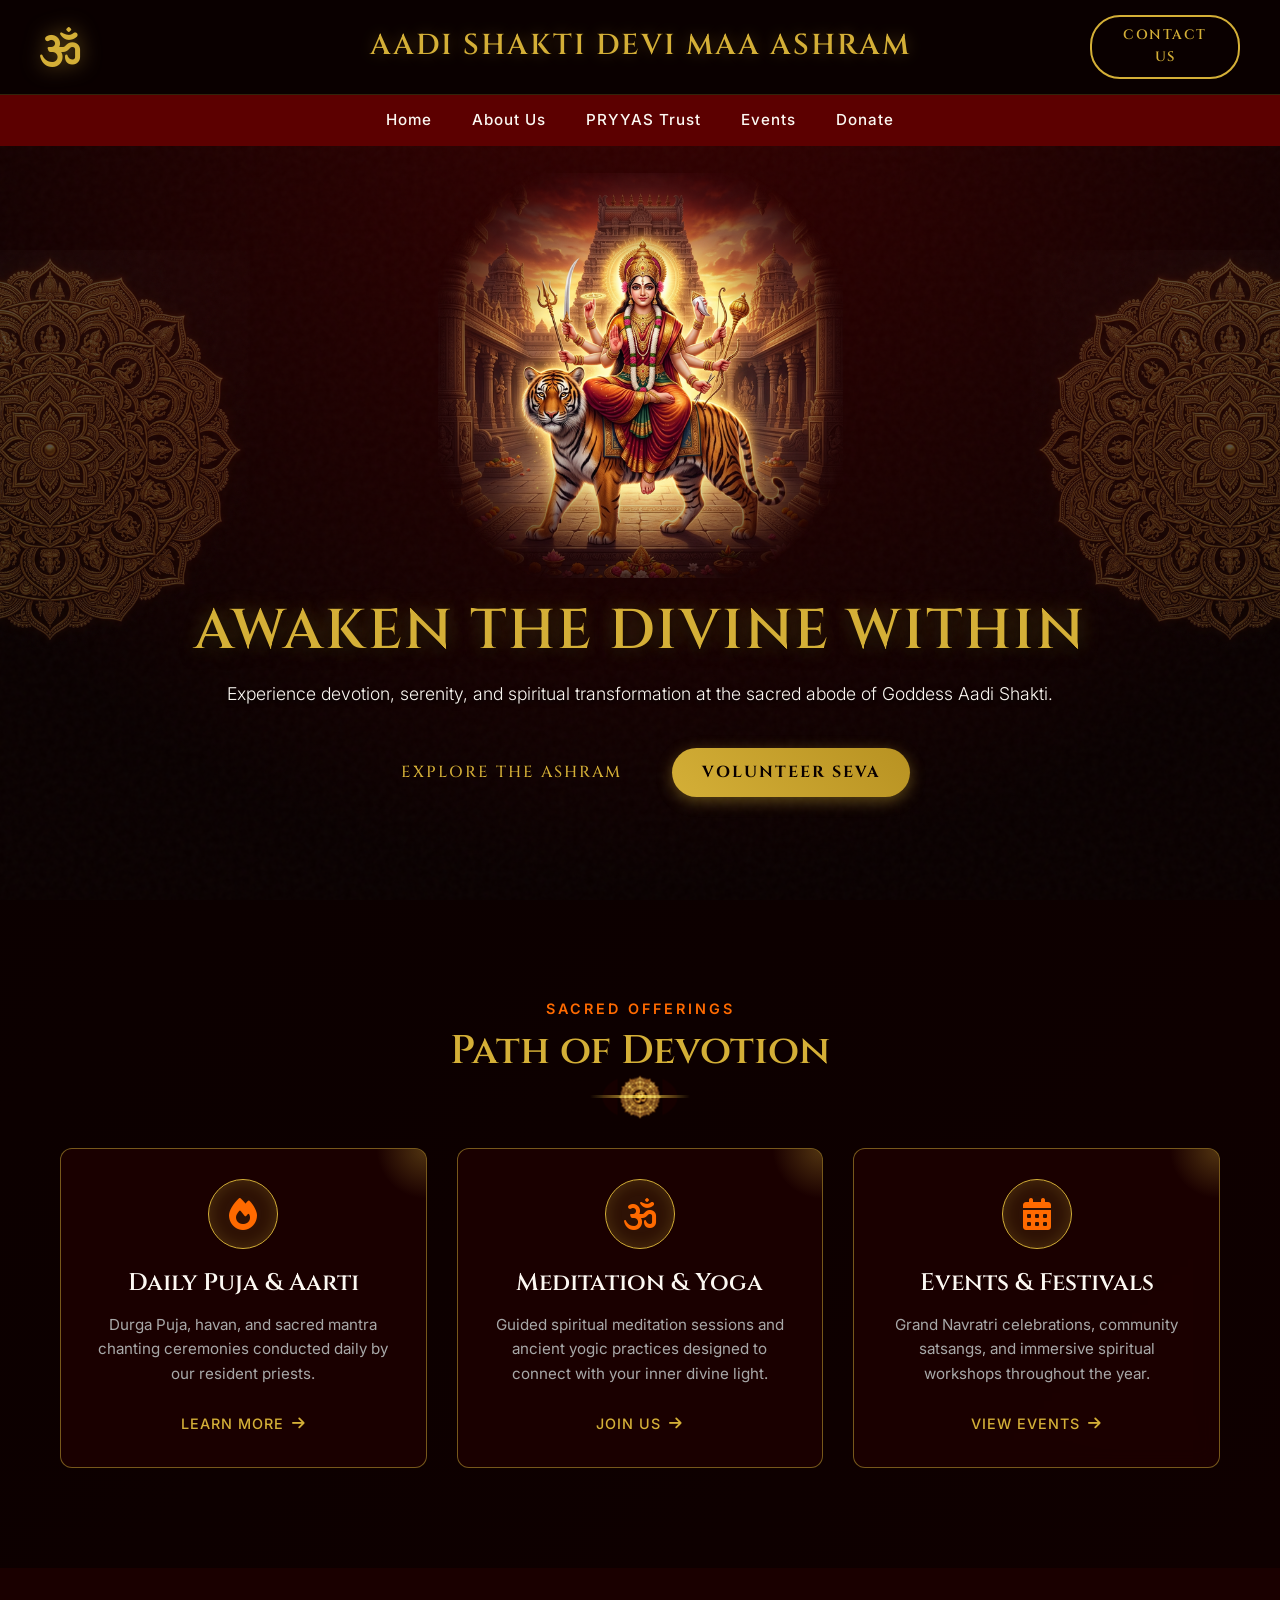
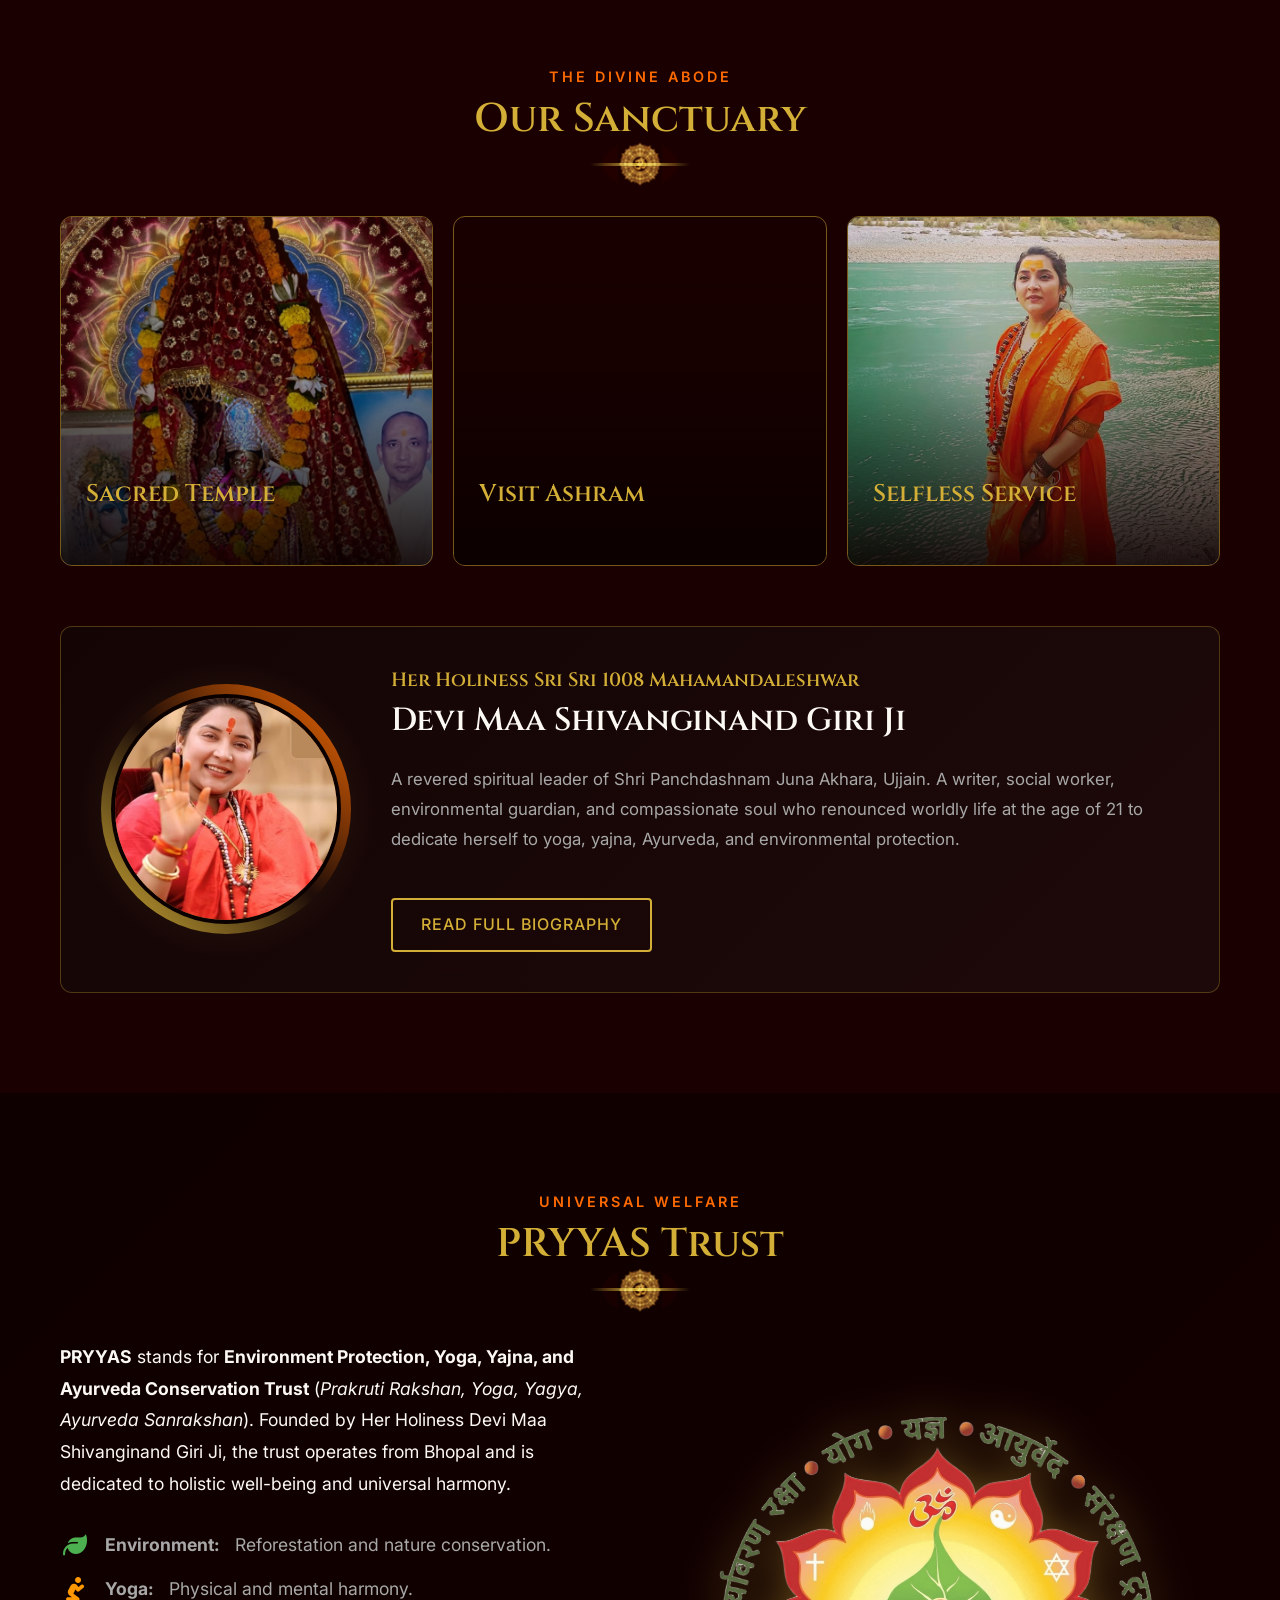
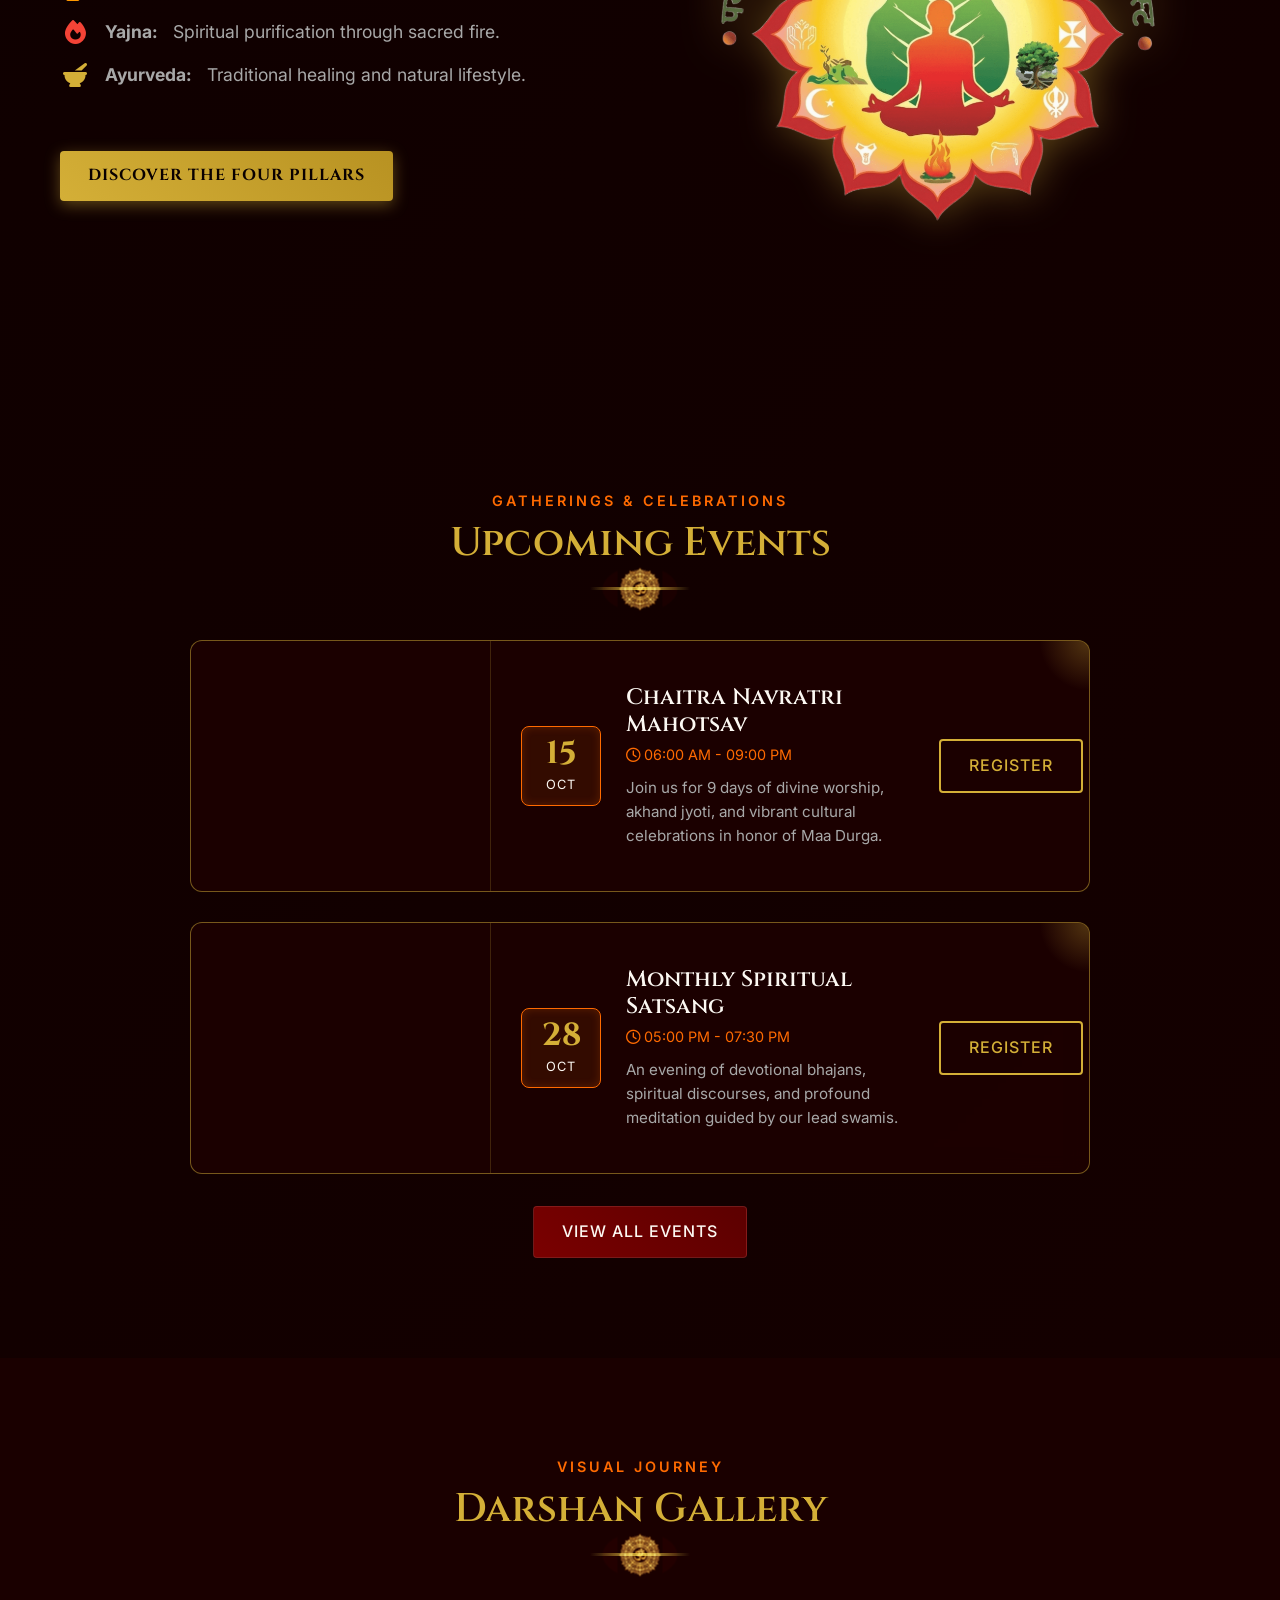
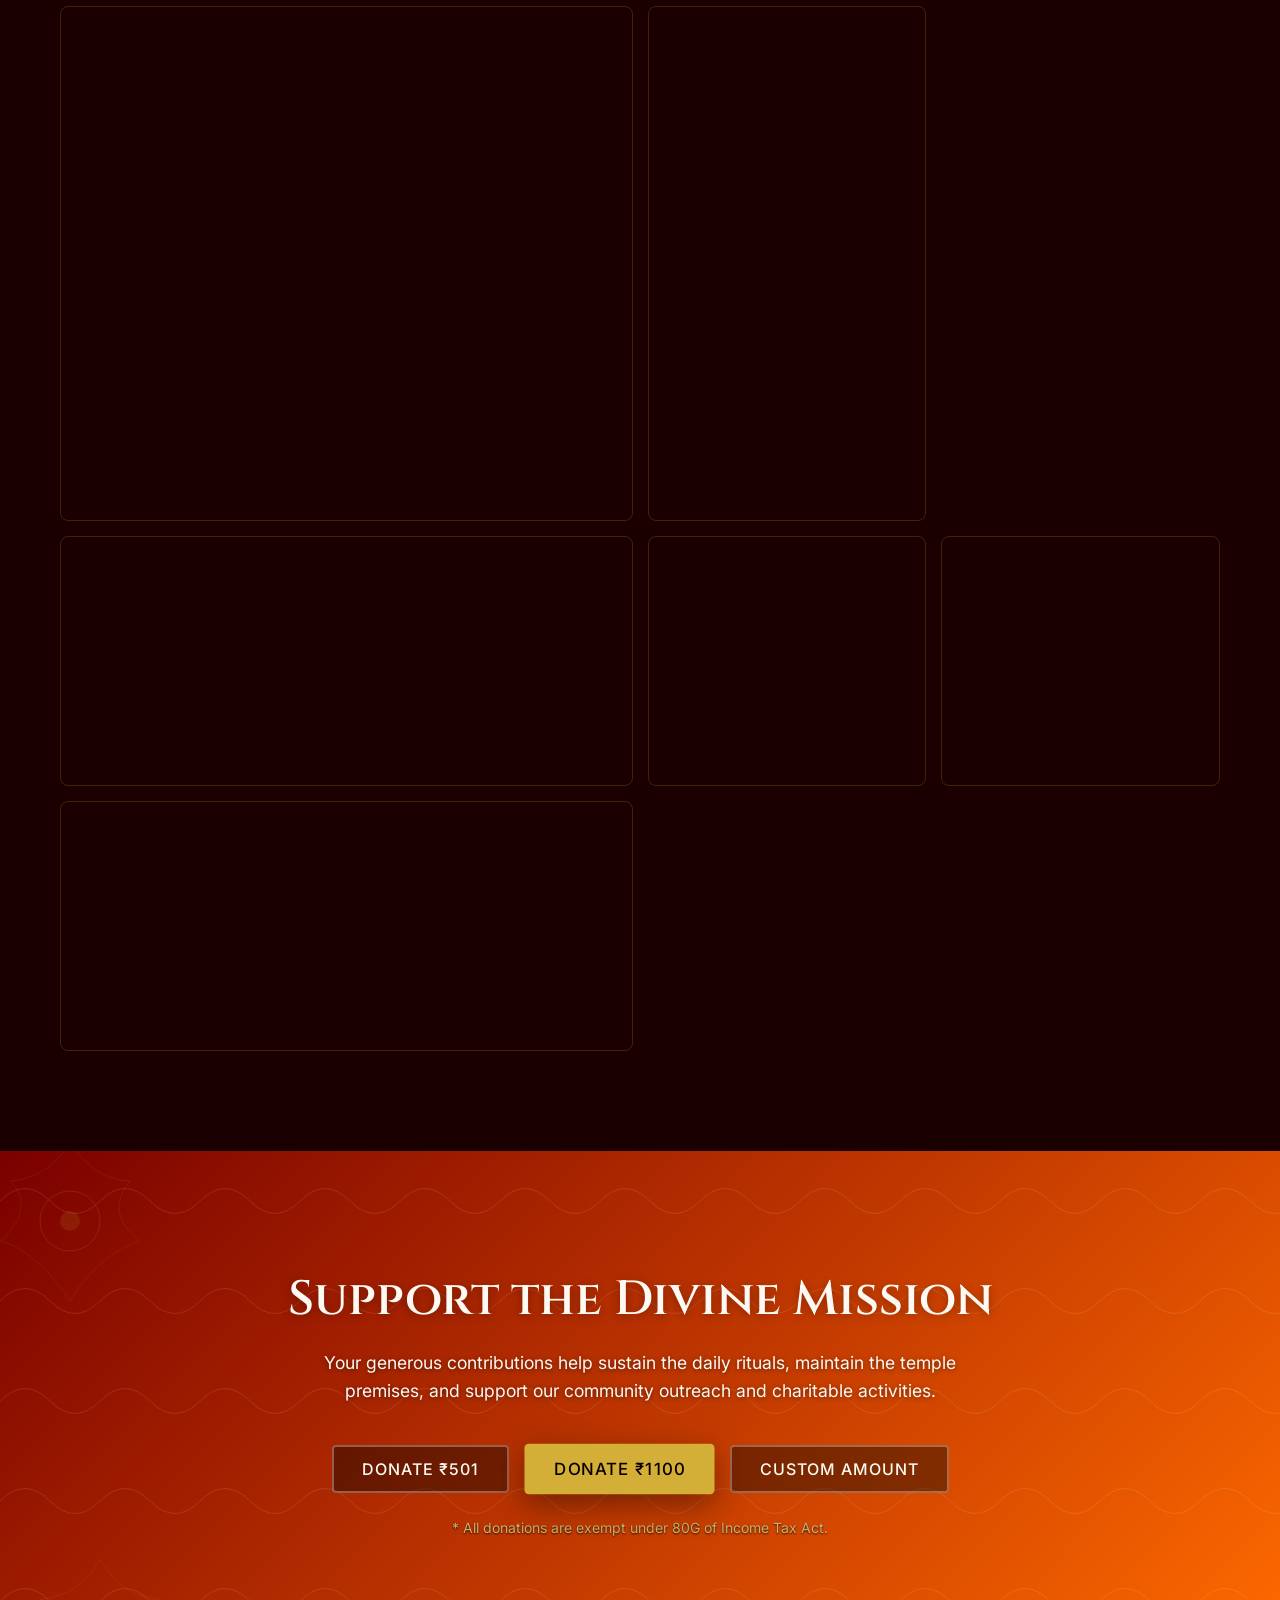
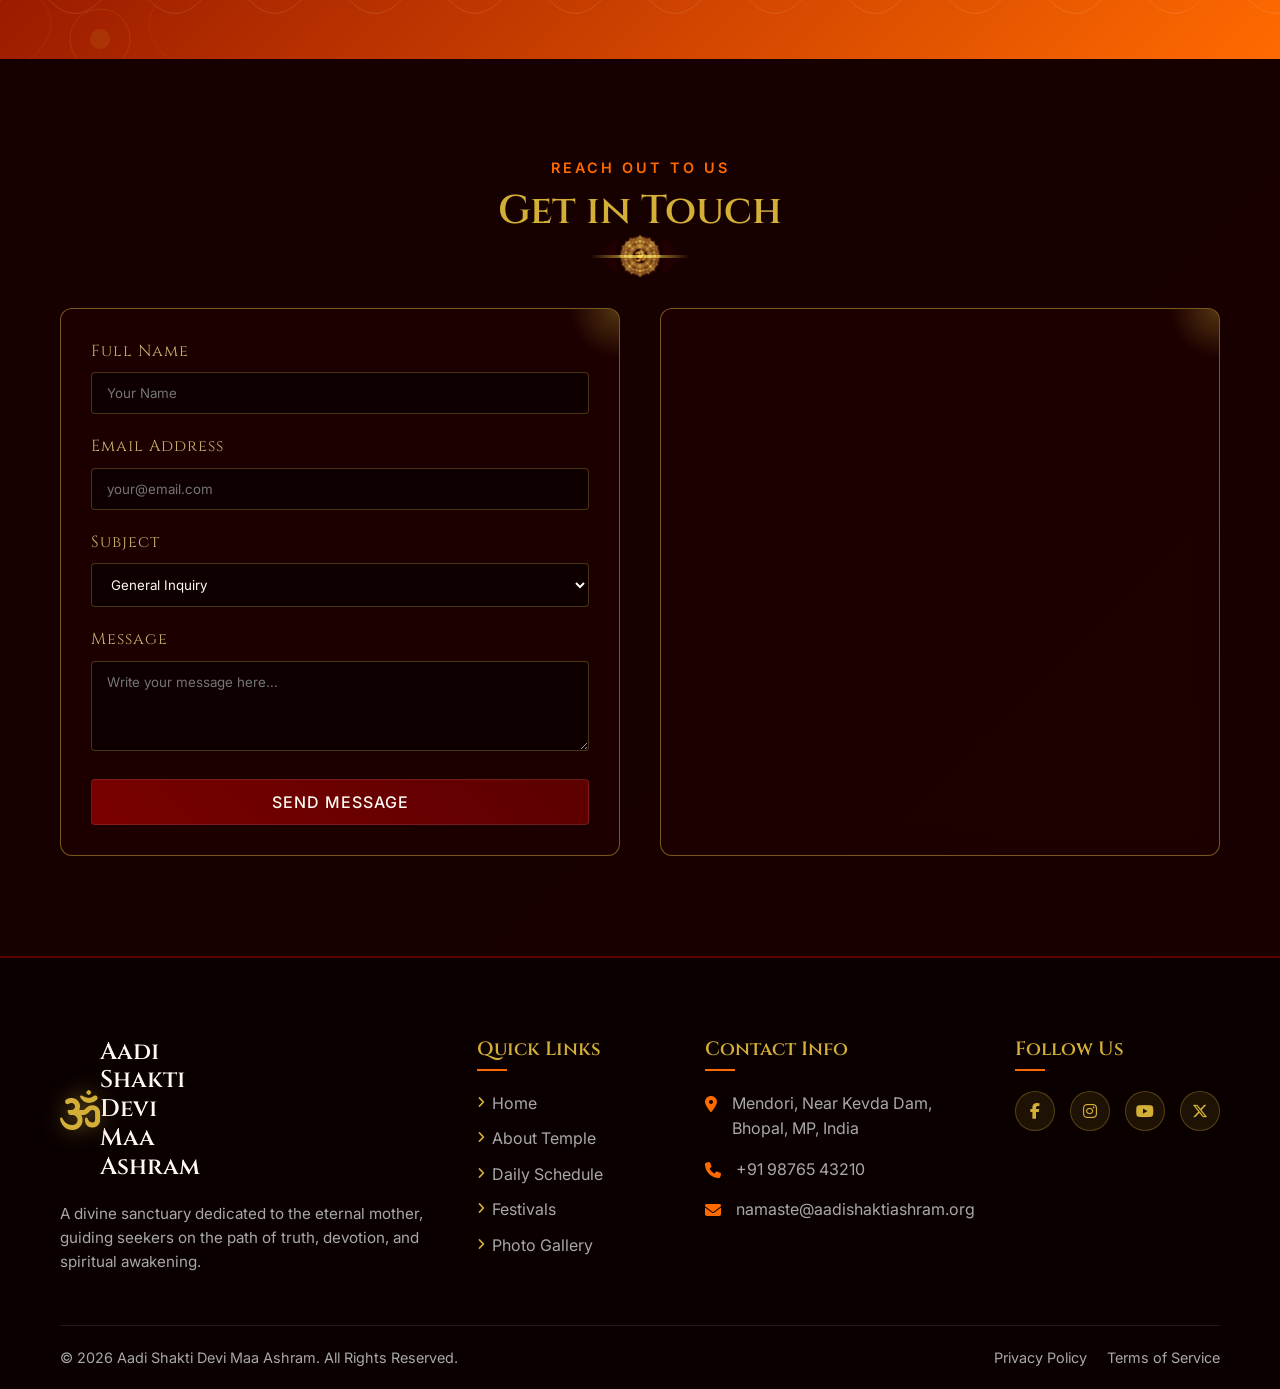
==== index.html @ 22284b88 "Added Seva section and updated sacred temple image" ====
<!DOCTYPE html>
<html lang="en">

<head>
    <meta charset="UTF-8">
    <meta name="viewport" content="width=device-width, initial-scale=1.0">
    <title>Aadi Shakti Devi Maa Ashram</title>
    <meta name="description" content="A Sanctuary of Spiritual Wisdom & Devotion to Mother Durga">

    <!-- Google Fonts -->
    <link rel="preconnect" href="https://fonts.googleapis.com">
    <link rel="preconnect" href="https://fonts.gstatic.com" crossorigin>
    <link
        href="https://fonts.googleapis.com/css2?family=Cinzel:wght@400;600;700;800&family=Inter:wght@300;400;500;600&display=swap"
        rel="stylesheet">

    <!-- Custom CSS -->
    <link rel="stylesheet" href="styles.css">

    <!-- FontAwesome for Icons -->
    <link rel="stylesheet" href="https://cdnjs.cloudflare.com/ajax/libs/font-awesome/6.4.0/css/all.min.css">
</head>

<body>

    <!-- Floating Particles Container -->
    <div id="particles-container"></div>

    <!-- 1. Header / Navbar -->
    <header class="header">
        <div class="header-top">
            <div class="logo">
                <i class="fa-solid fa-om trishul-icon"></i>
                <!-- SVG logo or similar can go here, using Om for now -->
            </div>

            <div class="site-title">
                <h1><a href="#">AADI SHAKTI DEVI MAA ASHRAM</a></h1>
            </div>

            <div class="header-contact">
                <a href="#contact" class="btn btn-outline-gold rounded-btn contact-btn">Contact Us</a>
                <button class="mobile-menu-btn" aria-label="Toggle Menu">
                    <i class="fa-solid fa-bars"></i>
                </button>
            </div>
        </div>

        <nav class="main-nav">
            <ul class="nav-links container">
                <li><a href="#home">Home</a></li>
                <li><a href="#about">About Us</a></li>
                <li><a href="pryyas.html">PRYYAS Trust</a></li>
                <li><a href="#events">Events</a></li>
                <li><a href="#donate">Donate</a></li>
            </ul>
        </nav>
    </header>

    <!-- Mobile Navigation Overlay -->
    <div class="mobile-nav-overlay">
        <div class="mobile-nav-close">
            <i class="fa-solid fa-xmark"></i>
        </div>
        <ul class="mobile-nav-links">
            <li><a href="#home">Home</a></li>
            <li><a href="#about">About Us</a></li>
            <li><a href="pryyas.html">PRYYAS Trust</a></li>
            <li><a href="#events">Events</a></li>
            <li><a href="#donate">Donate</a></li>
            <li><a href="#contact" class="btn btn-outline-gold mobile-donate-btn">Contact Us</a></li>
        </ul>
        <div class="mandala-decoration top-right"></div>
        <div class="mandala-decoration bottom-left"></div>
    </div>

    <!-- 2. Hero Section -->
    <section id="home" class="hero">
        <div class="hero-overlay"></div>
        <div class="hero-background"></div>

        <div class="container hero-container">
            <div class="hero-image-wrapper animate-fade-in-up">
                <img src="assets/durga_maa_hero.png" alt="Goddess Durga" class="hero-durga-img">
            </div>

            <div class="hero-content">
                <h3 class="hero-title animate-fade-in-up delay-1">AWAKEN THE DIVINE WITHIN</h3>
                <p class="hero-subtitle animate-fade-in-up delay-2">Experience devotion, serenity, and spiritual
                    transformation at the sacred abode of Goddess Aadi Shakti.</p>

                <div class="hero-buttons animate-fade-in-up delay-3">
                    <a href="#about" class="btn btn-gold rounded-btn">EXPLORE THE ASHRAM</a>
                    <a href="#seva" class="btn btn-gold-filled rounded-btn">VOLUNTEER SEVA</a>
                </div>
            </div>
        </div>

        <!-- Large Side Mandalas -->
        <div class="mandala-decoration mandala-hero-left"></div>
        <div class="mandala-decoration mandala-hero-right"></div>
    </section>

    <!-- 3. Services / Path of Devotion Section -->
    <section id="services" class="services section-padding">
        <div class="container">
            <div class="section-header text-center">
                <h3 class="section-subtitle">Sacred Offerings</h3>
                <h2 class="section-title">Path of Devotion</h2>
                <div class="ornament-divider"></div>
            </div>

            <div class="grid-3-col">
                <!-- Card 1 -->
                <div class="service-card luxury-card" data-aos="fade-up">
                    <div class="card-icon">
                        <i class="fa-solid fa-fire fa-fw"></i>
                    </div>
                    <h4>Daily Puja & Aarti</h4>
                    <p>Durga Puja, havan, and sacred mantra chanting ceremonies conducted daily by our resident priests.
                    </p>
                    <a href="daily-puja.html" class="btn-text">Learn More <i class="fa-solid fa-arrow-right"></i></a>
                    <div class="card-glow"></div>
                </div>

                <!-- Card 2 -->
                <div class="service-card luxury-card" data-aos="fade-up" data-aos-delay="100">
                    <div class="card-icon">
                        <i class="fa-solid fa-om fa-fw"></i>
                    </div>
                    <h4>Meditation & Yoga</h4>
                    <p>Guided spiritual meditation sessions and ancient yogic practices designed to connect with your
                        inner divine light.</p>
                    <a href="meditation.html" class="btn-text">Join Us <i class="fa-solid fa-arrow-right"></i></a>
                    <div class="card-glow"></div>
                </div>

                <!-- Card 3 -->
                <div class="service-card luxury-card" data-aos="fade-up" data-aos-delay="200">
                    <div class="card-icon">
                        <i class="fa-solid fa-calendar-days fa-fw"></i>
                    </div>
                    <h4>Events & Festivals</h4>
                    <p>Grand Navratri celebrations, community satsangs, and immersive spiritual workshops throughout the
                        year.</p>
                    <a href="events.html" class="btn-text">View Events <i class="fa-solid fa-arrow-right"></i></a>
                    <div class="card-glow"></div>
                </div>
            </div>
        </div>
    </section>

    <!-- 4. Our Sanctuary Section -->
    <section id="about" class="sanctuary section-padding bg-dark-maroon">
        <div class="container">
            <div class="section-header text-center">
                <h3 class="section-subtitle">The Divine Abode</h3>
                <h2 class="section-title">Our Sanctuary</h2>
                <div class="ornament-divider"></div>
            </div>

            <div class="grid-3-col sanctuary-gallery">
                <div class="image-card" data-aos="fade-right">
                    <div class="image-placeholder bg-temple"></div>
                    <div class="image-card-content">
                        <h4>Sacred Temple</h4>
                        <p>The main sanctum where Mother Durga resides in her majestic form.</p>
                    </div>
                </div>

                <div class="image-card" data-aos="fade-up">
                    <div class="image-placeholder bg-ashram"></div>
                    <div class="image-card-content">
                        <h4>Visit Ashram</h4>
                        <p>Find peace in our serene gardens and meditation halls.</p>
                    </div>
                </div>

                <div class="image-card" data-aos="fade-left">
                    <div class="image-placeholder bg-retreat" style="background-image: url('assets/founder3.png');"></div>
                    <div class="image-card-content">
                        <h4>Selfless Service</h4>
                        <p>Engage in Seva and contribute to our community welfare initiatives.</p>
                    </div>
                </div>
            </div>

            <!-- Founder Profile Snippet -->
            <div class="founder-snippet luxury-card mt-5" data-aos="fade-up">
                <div class="founder-grid">
                    <div class="founder-image-wrapper">
                        <img src="assets/founder1.png" alt="Devi Maa Shivanginand Giriji" class="founder-img-circle">
                        <div class="founder-glow"></div>
                    </div>
                    <div class="founder-content">
                        <h3 class="founder-title">Her Holiness Sri Sri 1008 Mahamandaleshwar<br><span>Devi Maa Shivanginand Giri Ji</span></h3>
                        <p class="founder-bio">A revered spiritual leader of Shri Panchdashnam Juna Akhara, Ujjain. A writer, social worker, environmental guardian, and compassionate soul who renounced worldly life at the age of 21 to dedicate herself to yoga, yajna, Ayurveda, and environmental protection.</p>
                        <a href="founder.html" class="btn btn-outline-gold mt-3">Read Full Biography</a>
                    </div>
                </div>
            </div>
        </div>
        <!-- Decorative subtle background pattern -->
        <div class="bg-pattern-overlay"></div>
    </section>

    <!-- 4.1 PRYYAS Trust Section -->
    <section id="pryyas-trust" class="pryyas-trust section-padding bg-dark-texture">
        <div class="container">
            <div class="section-header text-center">
                <h3 class="section-subtitle text-gold">Universal Welfare</h3>
                <h2 class="section-title">PRYYAS Trust</h2>
                <div class="ornament-divider"></div>
            </div>

            <div class="grid-2-col align-items-center mt-5">
                <div class="pryyas-intro-text" data-aos="fade-right">
                    <p class="mb-4 text-gray" style="font-size: 1.1rem; line-height: 1.8;">
                        <strong>PRYYAS</strong> stands for <strong> Environment Protection, Yoga, Yajna, and Ayurveda Conservation Trust</strong> 
                        (<em>Prakruti Rakshan, Yoga, Yagya, Ayurveda Sanrakshan</em>). Founded by Her Holiness Devi Maa Shivanginand Giri Ji, 
                        the trust operates from Bhopal and is dedicated to holistic well-being and universal harmony.
                    </p>
                    <ul class="pillar-list">
                        <li><i class="fa-solid fa-leaf text-green"></i> <strong>Environment:</strong> Reforestation and nature conservation.</li>
                        <li><i class="fa-solid fa-person-praying text-orange"></i> <strong>Yoga:</strong> Physical and mental harmony.</li>
                        <li><i class="fa-solid fa-fire text-red"></i> <strong>Yajna:</strong> Spiritual purification through sacred fire.</li>
                        <li><i class="fa-solid fa-mortar-pestle text-gold"></i> <strong>Ayurveda:</strong> Traditional healing and natural lifestyle.</li>
                    </ul>
                    <a href="pryyas.html" class="btn btn-gold-filled mt-4">Discover the Four Pillars</a>
                </div>
                <div class="pryyas-logo-wrapper text-center" data-aos="fade-left">
                    <img src="assets/pryyas_logo.png" alt="PRYYAS Trust Logo" class="pryyas-logo-img">
                </div>
            </div>
        </div>
    </section>

    <!-- 5. Upcoming Events Section -->
    <section id="events" class="events section-padding">
        <div class="container">
            <div class="section-header text-center">
                <h3 class="section-subtitle">Gatherings & Celebrations</h3>
                <h2 class="section-title">Upcoming Events</h2>
                <div class="ornament-divider"></div>
            </div>

            <div class="events-list">
                <!-- Event 1 -->
                <div class="event-card luxury-card horizontal-card" data-aos="fade-up">
                    <div class="event-image bg-navratri"></div>
                    <div class="event-details">
                        <div class="event-date">
                            <span class="day">15</span>
                            <span class="month">OCT</span>
                        </div>
                        <div class="event-info">
                            <h4>Chaitra Navratri Mahotsav</h4>
                            <p class="event-time"><i class="fa-regular fa-clock"></i> 06:00 AM - 09:00 PM</p>
                            <p class="event-desc">Join us for 9 days of divine worship, akhand jyoti, and vibrant
                                cultural celebrations in honor of Maa Durga.</p>
                        </div>
                        <div class="event-action">
                            <a href="#" class="btn btn-outline-gold">Register</a>
                        </div>
                    </div>
                    <div class="card-glow"></div>
                </div>

                <!-- Event 2 -->
                <div class="event-card luxury-card horizontal-card" data-aos="fade-up" data-aos-delay="100">
                    <div class="event-image bg-satsang"></div>
                    <div class="event-details">
                        <div class="event-date">
                            <span class="day">28</span>
                            <span class="month">OCT</span>
                        </div>
                        <div class="event-info">
                            <h4>Monthly Spiritual Satsang</h4>
                            <p class="event-time"><i class="fa-regular fa-clock"></i> 05:00 PM - 07:30 PM</p>
                            <p class="event-desc">An evening of devotional bhajans, spiritual discourses, and profound
                                meditation guided by our lead swamis.</p>
                        </div>
                        <div class="event-action">
                            <a href="#" class="btn btn-outline-gold">Register</a>
                        </div>
                    </div>
                    <div class="card-glow"></div>
                </div>
            </div>

            <div class="text-center mt-4">
                <a href="#" class="btn btn-primary">View All Events</a>
            </div>
        </div>
    </section>

    <!-- 6. Gallery Section -->
    <section id="gallery" class="gallery section-padding bg-dark-maroon">
        <div class="container">
            <div class="section-header text-center">
                <h3 class="section-subtitle">Visual Journey</h3>
                <h2 class="section-title">Darshan Gallery</h2>
                <div class="ornament-divider"></div>
            </div>

            <div class="masonry-gallery">
                <div class="gallery-item size-large" data-aos="zoom-in">
                    <div class="gallery-img g-img-1"></div>
                </div>
                <div class="gallery-item size-tall" data-aos="zoom-in" data-aos-delay="100">
                    <div class="gallery-img g-img-2"></div>
                </div>
                <div class="gallery-item size-wide" data-aos="zoom-in" data-aos-delay="200">
                    <div class="gallery-img g-img-3"></div>
                </div>
                <div class="gallery-item size-normal" data-aos="zoom-in" data-aos-delay="300">
                    <div class="gallery-img g-img-4"></div>
                </div>
                <div class="gallery-item size-normal" data-aos="zoom-in" data-aos-delay="400">
                    <div class="gallery-img g-img-5"></div>
                </div>
                <div class="gallery-item size-wide" data-aos="zoom-in" data-aos-delay="500">
                    <div class="gallery-img g-img-6"></div>
                </div>
            </div>
        </div>
    </section>

    <!-- 7. Donation Section -->
    <section id="donate" class="donation cta-section">
        <div class="donation-overlay"></div>
        <div class="container text-center relative-z">
            <h2 class="cta-title">Support the Divine Mission</h2>
            <p class="cta-desc">Your generous contributions help sustain the daily rituals, maintain the temple
                premises, and support our community outreach and charitable activities.</p>

            <div class="donation-options">
                <button class="btn btn-outline-gold donate-opt">Donate ₹501</button>
                <button class="btn btn-gold glow-effect donate-opt active">Donate ₹1100</button>
                <button class="btn btn-outline-gold donate-opt">Custom Amount</button>
            </div>

            <p class="tax-info text-small mt-3 text-gold-muted">* All donations are exempt under 80G of Income Tax Act.
            </p>
        </div>
        <div class="mandala-decoration top-left opacity-30"></div>
        <div class="mandala-decoration bottom-right opacity-30"></div>
    </section>

    <!-- 8. Contact Section -->
    <section id="contact" class="contact section-padding">
        <div class="container">
            <div class="section-header text-center">
                <h3 class="section-subtitle">Reach Out to Us</h3>
                <h2 class="section-title">Get in Touch</h2>
                <div class="ornament-divider"></div>
            </div>

            <div class="grid-2-col contact-layout">
                <!-- Contact Form -->
                <div class="contact-form-container luxury-card" data-aos="fade-right">
                    <form class="contact-form" id="contactForm">
                        <div class="form-group">
                            <label for="name">Full Name</label>
                            <input type="text" id="name" required class="form-input" placeholder="Your Name">
                        </div>
                        <div class="form-group">
                            <label for="email">Email Address</label>
                            <input type="email" id="email" required class="form-input" placeholder="your@email.com">
                        </div>
                        <div class="form-group">
                            <label for="subject">Subject</label>
                            <select id="subject" class="form-input">
                                <option value="general">General Inquiry</option>
                                <option value="puja">Puja Booking</option>
                                <option value="volunteer">Volunteer/Seva</option>
                                <option value="donation">Donation Query</option>
                            </select>
                        </div>
                        <div class="form-group">
                            <label for="message">Message</label>
                            <textarea id="message" rows="4" required class="form-input"
                                placeholder="Write your message here..."></textarea>
                        </div>
                        <button type="submit" class="btn btn-primary btn-full glow-effect">Send Message</button>
                    </form>
                    <div class="card-glow"></div>
                </div>

                <!-- Google Map Embed & Info -->
                <div class="contact-info-container" data-aos="fade-left">
                    <div class="map-wrapper luxury-card">
                        <iframe
                            src="https://www.google.com/maps/embed?pb=!1m18!1m12!1m3!1d117325.22818784824!2d77.34860431422792!3d23.22839446820251!2m3!1f0!2f0!3f0!3m2!1i1024!2i768!4f13.1!3m3!1m2!1s0x397c42dfabfe8a97%3A0xe7dc28bfb0bf9cdb!2sMendori%2C%20Madhya%20Pradesh%20462044!5e0!3m2!1sen!2sin!4v1703649511116!5m2!1sen!2sin"
                            width="100%" height="100%" style="border:0;" allowfullscreen="" loading="lazy"
                            referrerpolicy="no-referrer-when-downgrade">
                        </iframe>
                        <div class="card-glow"></div>
                    </div>
                </div>
            </div>
        </div>
    </section>

    <!-- 9. Footer -->
    <footer class="footer">
        <div class="container">
            <div class="footer-grid">
                <div class="footer-brand">
                    <div class="logo">
                        <i class="fa-solid fa-om trishul-icon"></i>
                        <h2>Aadi Shakti<br>Devi Maa Ashram</h2>
                    </div>
                    <p class="footer-desc">A divine sanctuary dedicated to the eternal mother, guiding seekers on the
                        path of truth, devotion, and spiritual awakening.</p>
                </div>

                <div class="footer-links">
                    <h3>Quick Links</h3>
                    <ul>
                        <li><a href="#home">Home</a></li>
                        <li><a href="#about">About Temple</a></li>
                        <li><a href="#services">Daily Schedule</a></li>
                        <li><a href="#events">Festivals</a></li>
                        <li><a href="#gallery">Photo Gallery</a></li>
                    </ul>
                </div>

                <div class="footer-contact">
                    <h3>Contact Info</h3>
                    <ul class="contact-details">
                        <li><i class="fa-solid fa-location-dot"></i> Mendori, Near Kevda Dam, Bhopal, MP, India</li>
                        <li><i class="fa-solid fa-phone"></i> +91 98765 43210</li>
                        <li><i class="fa-solid fa-envelope"></i> namaste@aadishaktiashram.org</li>
                    </ul>
                </div>

                <div class="footer-social">
                    <h3>Follow Us</h3>
                    <div class="social-icons">
                        <a href="#" aria-label="Facebook" class="social-link"><i
                                class="fa-brands fa-facebook-f"></i></a>
                        <a href="#" aria-label="Instagram" class="social-link"><i
                                class="fa-brands fa-instagram"></i></a>
                        <a href="#" aria-label="YouTube" class="social-link"><i class="fa-brands fa-youtube"></i></a>
                        <a href="#" aria-label="Twitter" class="social-link"><i class="fa-brands fa-x-twitter"></i></a>
                    </div>
                </div>
            </div>

            <div class="footer-bottom">
                <p>&copy; 2026 Aadi Shakti Devi Maa Ashram. All Rights Reserved.</p>
                <div class="footer-bottom-links">
                    <a href="#">Privacy Policy</a>
                    <a href="#">Terms of Service</a>
                </div>
            </div>
        </div>
        <div class="mandala-decoration bottom-center opacity-20"></div>
    </footer>

    <!-- Scripts -->
    <!-- AOS for scroll animations -->
    <link href="https://unpkg.com/aos@2.3.1/dist/aos.css" rel="stylesheet">
    <script src="https://unpkg.com/aos@2.3.1/dist/aos.js"></script>

    <script src="script.js"></script>
</body>

</html>
---- styles.css ----
/*======================================================
   Aadi Shakti Devi Maa Ashram
   Global Styles & Variables
======================================================*/

:root {
    /* Color Palette */
    --primary-red: #7A0000;
    --primary-red-dark: #5c0000;
    --secondary-orange: #FF6A00;
    --secondary-orange-active: #e65f00;
    --accent-gold: #D4AF37;
    --accent-gold-light: #f5d76e;
    --accent-gold-glow: rgba(212, 175, 55, 0.6);
    
    /* Backgrounds */
    --bg-dark-maroon: #1a0000;
    --bg-black: #0a0000;
    --bg-card: rgba(30, 0, 0, 0.8);
    --bg-overlay: rgba(0, 0, 0, 0.7);
    
    /* Text */
    --text-white: #fcf8f2;
    --text-gold-muted: #c9af6d;
    --text-gray: #a8a8a8;
    
    /* Typography */
    --font-heading: 'Cinzel', serif;
    --font-body: 'Inter', sans-serif;
    
    /* Effects */
    --shadow-gold: 0 4px 20px var(--accent-gold-glow);
    --shadow-dark: 0 10px 30px rgba(0, 0, 0, 0.8);
    --border-gold: 1px solid var(--accent-gold);
    --border-gold-glow: 1px solid rgba(212, 175, 55, 0.5);
    
    /* Transitions */
    --transition-fast: 0.2s ease-in-out;
    --transition-normal: 0.3s ease-in-out;
    --transition-slow: 0.5s ease-in-out;
}

/*======================================================
   Reset & Base Styles
======================================================*/

* {
    margin: 0;
    padding: 0;
    box-sizing: border-box;
}

html {
    scroll-behavior: smooth;
}

body {
    font-family: var(--font-body);
    background: linear-gradient(135deg, var(--bg-black) 0%, var(--bg-dark-maroon) 100%);
    color: var(--text-white);
    line-height: 1.6;
    overflow-x: hidden;
    position: relative;
    min-height: 100vh;
    width: 100vw;
    max-width: 100%;
}

/* Base Body pseudo-element for noise/texture if desired */
body::before {
    content: '';
    position: fixed;
    top: 0;
    left: 0;
    width: 100%;
    height: 100%;
    background-image: url('data:image/svg+xml,%3Csvg viewBox="0 0 200 200" xmlns="http://www.w3.org/2000/svg"%3E%3Cfilter id="noiseFilter"%3E%3CfeTurbulence type="fractalNoise" baseFrequency="0.65" numOctaves="3" stitchTiles="stitch"/%3E%3C/filter%3E%3Crect width="100%25" height="100%25" filter="url(%23noiseFilter)"/%3E%3C/svg%3E');
    opacity: 0.03;
    z-index: -1;
    pointer-events: none;
}

h1, h2, h3, h4, h5, h6 {
    font-family: var(--font-heading);
    font-weight: 600;
    margin-bottom: 1rem;
    line-height: 1.2;
}

a {
    text-decoration: none;
    color: var(--accent-gold);
    transition: color var(--transition-fast);
}

a:hover {
    color: var(--accent-gold-light);
}

ul {
    list-style: none;
}

img {
    max-width: 100%;
    height: auto;
    display: block;
}

/*======================================================
   Utility Classes
======================================================*/

.container {
    width: 100%;
    max-width: 1200px;
    margin: 0 auto;
    padding: 0 20px;
}

.section-padding {
    padding: 100px 0;
}

.text-center {
    text-align: center;
}

.text-gold {
    color: var(--accent-gold);
}

.text-small {
    font-size: 0.875rem;
}

.text-gold-muted {
    color: var(--text-gold-muted);
}

.mt-3 { margin-top: 1.5rem; }
.mt-4 { margin-top: 2rem; }

.mb-4 { margin-bottom: 2rem; }

.bg-dark-maroon {
    background-color: var(--bg-dark-maroon);
}

.relative-z {
    position: relative;
    z-index: 10;
}

.opacity-20 { opacity: 0.2; }
.opacity-30 { opacity: 0.3; }

/*======================================================
   Buttons
======================================================*/

.btn {
    display: inline-block;
    padding: 12px 28px;
    font-family: var(--font-body);
    font-weight: 500;
    font-size: 1rem;
    text-transform: uppercase;
    letter-spacing: 1px;
    border-radius: 4px;
    cursor: pointer;
    transition: all var(--transition-normal);
    border: none;
    text-align: center;
}

.btn-full {
    width: 100%;
}

.btn-primary {
    background: linear-gradient(45deg, var(--primary-red), var(--primary-red-dark));
    color: var(--text-white);
    border: 1px solid rgba(255, 255, 255, 0.1);
}

.btn-primary:hover {
    background: linear-gradient(45deg, var(--primary-red-dark), var(--primary-red));
    box-shadow: 0 4px 15px rgba(122, 0, 0, 0.5);
    color: var(--text-white);
}

.btn-gold-filled {
    background: linear-gradient(45deg, var(--accent-gold), #b89222);
    color: var(--bg-black);
    font-weight: 700;
    font-family: var(--font-heading);
    box-shadow: 0 4px 15px rgba(212, 175, 55, 0.4);
}

.btn-gold-filled:hover {
    background: linear-gradient(45deg, #b89222, var(--accent-gold));
    color: var(--bg-black);
    box-shadow: 0 6px 20px rgba(212, 175, 55, 0.6);
    transform: translateY(-2px);
}

.btn-outline-gold {
    background: transparent;
    border: 2px solid var(--accent-gold);
    color: var(--accent-gold);
}

.btn-outline-gold:hover {
    background: rgba(212, 175, 55, 0.1);
    color: var(--accent-gold-light);
    border-color: var(--accent-gold-light);
    box-shadow: var(--shadow-gold);
}

.rounded-btn {
    border-radius: 30px;
    padding: 12px 30px;
    font-family: var(--font-heading);
    letter-spacing: 2px;
}

.btn-text {
    display: inline-flex;
    align-items: center;
    gap: 8px;
    font-weight: 500;
    text-transform: uppercase;
    font-size: 0.9rem;
    letter-spacing: 1px;
}

.btn-text i {
    transition: transform var(--transition-fast);
}

.btn-text:hover i {
    transform: translateX(5px);
}

/* Glow Effect */
.glow-effect {
    position: relative;
}

.glow-effect::before {
    content: '';
    position: absolute;
    top: -2px; left: -2px; right: -2px; bottom: -2px;
    background: inherit;
    z-index: -1;
    filter: blur(10px);
    opacity: 0;
    transition: opacity var(--transition-normal);
    border-radius: inherit;
}

.glow-effect:hover::before {
    opacity: 0.8;
}

/*======================================================
   Grid Layouts
======================================================*/

.grid-3-col {
    display: grid;
    grid-template-columns: repeat(3, 1fr);
    gap: 30px;
}

.grid-2-col {
    display: grid;
    grid-template-columns: repeat(2, 1fr);
    gap: 40px;
}

/*======================================================
   Section Headers & Ornaments
======================================================*/

.section-subtitle {
    font-family: var(--font-body);
    color: var(--secondary-orange);
    text-transform: uppercase;
    letter-spacing: 3px;
    font-size: 0.9rem;
    margin-bottom: 10px;
}

.section-title {
    font-size: 2.5rem;
    color: var(--accent-gold);
    margin-bottom: 20px;
}

.ornament-divider {
    width: 100px;
    height: 3px;
    background: linear-gradient(90deg, transparent, var(--accent-gold), transparent);
    margin: 0 auto 50px auto;
    position: relative;
}

.ornament-divider::after {
    content: '';
    position: absolute;
    top: 50%;
    left: 50%;
    transform: translate(-50%, -50%);
    width: 45px;
    height: 45px;
    background-image: url('assets/ornament_om.png');
    background-color: var(--bg-black);
    background-size: contain;
    background-position: center;
    background-repeat: no-repeat;
    mix-blend-mode: screen;
    padding: 0 15px; /* Creates spacing from the line */
    border-radius: 50%;
}

/* Mandala Decorations */
.mandala-decoration {
    position: absolute;
    width: 200px;
    height: 200px;
    background-image: url('data:image/svg+xml;utf8,<svg viewBox="0 0 100 100" xmlns="http://www.w3.org/2000/svg"><path fill="none" stroke="%23D4AF37" stroke-width="0.5" d="M50,10 C50,10 60,30 80,30 C80,30 65,45 85,60 C85,60 65,65 50,90 C50,90 35,65 15,60 C15,60 35,45 20,30 C20,30 40,30 50,10 Z" opacity="0.3"/><circle cx="50" cy="50" r="15" fill="none" stroke="%23D4AF37" stroke-width="0.5" opacity="0.5"/><circle cx="50" cy="50" r="5" fill="%23D4AF37" opacity="0.4"/></svg>');
    background-size: contain;
    background-repeat: no-repeat;
    pointer-events: none;
    z-index: 1;
    animation: slowSpin 30s linear infinite;
}

@keyframes slowSpin {
    0% { transform: rotate(0deg); }
    100% { transform: rotate(360deg); }
}

.mandala-hero-left {
    top: 50%;
    left: -150px;
    transform: translateY(-50%);
    width: 400px;
    height: 400px;
    opacity: 0.3;
    background-image: url('assets/golden_mandala_detailed.png');
    background-size: contain;
    background-repeat: no-repeat;
    background-position: center;
    mix-blend-mode: screen;
}

.mandala-hero-right {
    top: 50%;
    right: -150px;
    transform: translateY(-50%);
    width: 400px;
    height: 400px;
    opacity: 0.3;
    background-image: url('assets/golden_mandala_detailed.png');
    background-size: contain;
    background-repeat: no-repeat;
    background-position: center;
    mix-blend-mode: screen;
}

.top-right { top: 20px; right: 20px; width: 100px; height: 100px; }
.bottom-left { bottom: 20px; left: 20px; width: 100px; height: 100px; }
.top-left { top: -30px; left: -30px; }

/*======================================================
   Cards
======================================================*/

.luxury-card {
    background: var(--bg-card);
    border: var(--border-gold-glow);
    border-radius: 12px;
    padding: 30px;
    position: relative;
    overflow: hidden;
    transition: transform var(--transition-normal), box-shadow var(--transition-normal);
    backdrop-filter: blur(10px);
    z-index: 2;
}

.luxury-card:hover {
    transform: translateY(-10px);
    box-shadow: var(--shadow-gold);
    border-color: var(--accent-gold);
}

.card-glow {
    position: absolute;
    width: 100px;
    height: 100px;
    background: radial-gradient(circle, var(--accent-gold-glow) 0%, transparent 70%);
    top: -50px;
    right: -50px;
    opacity: 0.5;
    border-radius: 50%;
    transition: transform var(--transition-normal);
    z-index: -1;
}

.luxury-card:hover .card-glow {
    transform: scale(1.5);
}

/*======================================================
   Header / Navbar
======================================================*/

.header {
    position: fixed;
    top: 0;
    left: 0;
    width: 100%;
    background: var(--bg-black);
    border-bottom: 2px solid var(--primary-red-dark);
    z-index: 1000;
    transition: all var(--transition-normal);
}

.header.scrolled {
    background: rgba(10, 0, 0, 0.95);
    box-shadow: 0 5px 20px rgba(0, 0, 0, 0.8);
    backdrop-filter: blur(10px);
}

.header-top {
    display: flex;
    justify-content: space-between;
    align-items: center;
    padding: 15px 40px; /* Add padding to sides instead of relying strictly on container */
    border-bottom: 1px solid rgba(212, 175, 55, 0.2);
    max-width: 1400px;
    margin: 0 auto;
}

.logo {
    display: flex;
    align-items: center;
    width: 150px; /* Align with right button for true center title */
}

.trishul-icon {
    font-size: 2.5rem;
    color: var(--accent-gold);
    filter: drop-shadow(0 0 10px rgba(212, 175, 55, 0.5));
}

.site-title {
    flex-grow: 1;
    text-align: center;
}

.site-title h1 {
    font-size: 1.8rem;
    margin: 0;
    letter-spacing: 2px;
}

.site-title h1 a {
    color: var(--accent-gold);
    text-shadow: 0 0 15px rgba(212, 175, 55, 0.3);
}

.header-contact {
    display: flex;
    justify-content: flex-end;
    align-items: center;
    width: 150px; /* Balance logo width */
    gap: 15px;
}

.header-contact .btn {
    padding: 8px 24px;
    font-size: 0.85rem;
    letter-spacing: 1.5px;
    font-weight: 600;
}

.contact-btn {
    display: flex;
    align-items: center;
    justify-content: center;
}

.contact-icon {
    display: none;
}

.main-nav {
    background: var(--primary-red-dark);
    padding: 12px 0;
    width: 100%; /* Ensure full width */
}

.main-nav .nav-links {
    display: flex;
    justify-content: center;
    gap: 40px;
}

.main-nav .nav-links a {
    color: var(--text-white);
    font-weight: 500;
    font-size: 0.95rem;
    font-family: var(--font-body);
    text-transform: capitalize;
    position: relative;
    padding: 5px 0;
    letter-spacing: 1px;
}

.main-nav .nav-links a:hover {
    color: var(--accent-gold);
}

.header-actions {
    display: flex;
    align-items: center;
    gap: 15px;
}

.mobile-menu-btn {
    display: none;
    background: none;
    border: none;
    color: var(--accent-gold);
    font-size: 1.5rem;
    cursor: pointer;
}

/* Mobile Nav Overlay */
.mobile-nav-overlay {
    position: fixed;
    top: 0;
    right: -100%;
    width: 300px;
    height: 100vh;
    background: var(--bg-dark-maroon);
    border-left: 2px solid var(--accent-gold);
    z-index: 1001;
    padding: 50px 30px;
    transition: right var(--transition-normal) cubic-bezier(0.77, 0, 0.175, 1);
    box-shadow: -10px 0 30px rgba(0,0,0,0.8);
    display: flex;
    flex-direction: column;
}

.mobile-nav-overlay.active {
    right: 0;
}

.mobile-nav-close {
    position: absolute;
    top: 20px;
    right: 20px;
    font-size: 1.5rem;
    color: var(--accent-gold);
    cursor: pointer;
}

.mobile-nav-links {
    display: flex;
    flex-direction: column;
    gap: 20px;
    margin-top: 40px;
}

.mobile-nav-links a {
    font-family: var(--font-heading);
    font-size: 1.5rem;
    color: var(--text-white);
    display: block;
    border-bottom: 1px solid rgba(255,255,255,0.1);
    padding-bottom: 10px;
}

.mobile-nav-links a:hover {
    color: var(--accent-gold);
    padding-left: 10px;
}

.mobile-nav-links .mobile-donate-btn {
    margin-top: 20px;
    border: none;
    font-family: var(--font-body);
    font-size: 1rem;
    text-align: center;
}

/*======================================================
   Hero Section
======================================================*/

.hero {
    min-height: 100vh;
    position: relative;
    display: flex;
    align-items: center;
    justify-content: center;
    text-align: center;
    overflow: hidden;
    padding-top: 150px; /* Space for the header */
    padding-bottom: 80px; 
}

.hero-container {
    display: flex;
    flex-direction: column;
    align-items: center;
    justify-content: center;
    position: relative;
    z-index: 2;
    width: 100%;
}

.hero-image-wrapper {
    width: 100%;
    max-width: 800px;
    display: flex;
    justify-content: center;
    margin-bottom: 20px; /* Give text breathing room */
    position: relative;
    z-index: 1;
}

.hero-durga-img {
    max-height: 45vh;
    width: auto;
    max-width: 100%;
    object-fit: contain;
    /* Soften the edges to blend */
    mask-image: radial-gradient(ellipse at center, black 40%, transparent 80%);
    -webkit-mask-image: radial-gradient(ellipse at center, black 40%, transparent 80%);
    /* Animation stopped per user request */
}

.hero-background {
    position: absolute;
    top: 0; left: 0; width: 100%; height: 100%;
    z-index: -2;
    background: radial-gradient(circle at center top, rgba(122, 0, 0, 0.4) 0%, var(--bg-black) 80%);
}

.hero-overlay {
    position: absolute;
    top: 0; left: 0; width: 100%; height: 100%;
    background: url('https://images.unsplash.com/photo-1590076215667-875d4efbfaf9?ixlib=rb-4.0.3&auto=format&fit=crop&w=1920&q=80') center/cover no-repeat;
    opacity: 0.1;
    z-index: -1;
    mix-blend-mode: overlay;
}

.hero-content {
    max-width: 900px;
    position: relative;
    z-index: 2;
}

.hero-title {
    font-size: 3.5rem;
    color: var(--accent-gold);
    text-shadow: 0 5px 15px rgba(0,0,0,0.9), 0 0 20px rgba(212, 175, 55, 0.4);
    margin-bottom: 15px;
    letter-spacing: 2px;
    font-family: var(--font-heading);
}

.hero-subtitle {
    font-size: 1.1rem;
    font-weight: 300;
    color: var(--text-white);
    margin-bottom: 40px;
    text-shadow: 0 2px 5px rgba(0,0,0,1);
    font-family: var(--font-body);
}

.hero-buttons {
    display: flex;
    gap: 20px;
    justify-content: center;
}

/* Animations for Hero Text */
.animate-fade-in-up {
    animation: fadeInUp 1s cubic-bezier(0.2, 0.8, 0.2, 1) both;
}

.delay-1 { animation-delay: 0.2s; }
.delay-2 { animation-delay: 0.4s; }
.delay-3 { animation-delay: 0.6s; }

@keyframes fadeInUp {
    from {
        opacity: 0;
        transform: translateY(30px);
    }
    to {
        opacity: 1;
        transform: translateY(0);
    }
}

/*======================================================
   Services Section
======================================================*/

.service-card {
    text-align: center;
}

.card-icon {
    width: 70px;
    height: 70px;
    background: rgba(212, 175, 55, 0.1);
    border: 1px solid var(--accent-gold);
    border-radius: 50%;
    display: flex;
    align-items: center;
    justify-content: center;
    margin: 0 auto 20px auto;
    font-size: 2rem;
    color: var(--secondary-orange);
    transition: all var(--transition-normal);
    box-shadow: inset 0 0 15px rgba(212, 175, 55, 0.2);
}

.service-card:hover .card-icon {
    background: var(--accent-gold);
    color: var(--bg-black);
    transform: rotateY(180deg);
}

.service-card h4 {
    font-size: 1.5rem;
    color: var(--text-white);
    margin-bottom: 15px;
}

.service-card p {
    color: var(--text-gray);
    margin-bottom: 25px;
    font-size: 0.95rem;
}

/*======================================================
   Our Sanctuary Section
======================================================*/

.sanctuary-gallery {
    gap: 20px;
}

.image-card {
    position: relative;
    border-radius: 12px;
    overflow: hidden;
    height: 350px;
    border: var(--border-gold-glow);
    cursor: pointer;
}

.image-placeholder {
    width: 100%;
    height: 100%;
    background-size: cover;
    background-position: center;
    transition: transform var(--transition-slow);
}

.bg-temple { background-image: url('assets/sacred_temple.jpg'); background-position: center 20%; }
.bg-ashram { background-image: url('https://images.unsplash.com/photo-1545674068-154a1be7d25e?ixlib=rb-4.0.3&auto=format&fit=crop&w=800&q=80'); }

.image-card::after {
    content: '';
    position: absolute;
    top: 0; left: 0; width: 100%; height: 100%;
    background: linear-gradient(to top, rgba(10,0,0,0.9) 0%, rgba(10,0,0,0.3) 50%, transparent 100%);
}

.image-card:hover .image-placeholder {
    transform: scale(1.1);
}

.image-card-content {
    position: absolute;
    bottom: 0;
    left: 0;
    width: 100%;
    padding: 25px;
    z-index: 2;
    transform: translateY(20px);
    transition: transform var(--transition-normal);
}

.image-card:hover .image-card-content {
    transform: translateY(0);
}

.image-card-content h4 {
    font-size: 1.5rem;
    color: var(--accent-gold);
    margin-bottom: 5px;
}

.image-card-content p {
    color: var(--text-white);
    font-size: 0.9rem;
    opacity: 0;
    transition: opacity var(--transition-normal);
}

.image-card:hover .image-card-content p {
    opacity: 1;
}

/* Founder Profile Snippet */
.founder-snippet {
    margin-top: 60px;
    background: linear-gradient(135deg, rgba(20, 5, 5, 0.95) 0%, rgba(30, 10, 10, 0.9) 100%);
    border: 1px solid rgba(212, 175, 55, 0.3);
    padding: 40px;
}

.founder-grid {
    display: grid;
    grid-template-columns: 250px 1fr;
    gap: 40px;
    align-items: center;
}

.founder-image-wrapper {
    position: relative;
    width: 250px;
    height: 250px;
    border-radius: 50%;
    padding: 10px;
    background: linear-gradient(45deg, var(--accent-gold), transparent, var(--secondary-orange));
    animation: rotateGradient 10s linear infinite;
}

@keyframes rotateGradient {
    0% { transform: rotate(0deg); }
    100% { transform: rotate(360deg); }
}

.founder-img-circle {
    width: 100%;
    height: 100%;
    object-fit: cover;
    border-radius: 50%;
    border: 4px solid var(--bg-black);
    position: relative;
    z-index: 2;
    /* Counter-rotate the image so it stays upright while the border spins */
    animation: counterRotate 10s linear infinite;
}

@keyframes counterRotate {
    0% { transform: rotate(0deg); }
    100% { transform: rotate(-360deg); }
}

.founder-glow {
    position: absolute;
    top: 50%; left: 50%;
    transform: translate(-50%, -50%);
    width: 120%; height: 120%;
    background: radial-gradient(circle, rgba(212, 175, 55, 0.2) 0%, transparent 70%);
    border-radius: 50%;
    z-index: 1;
}

.founder-title {
    font-size: 1.2rem;
    color: var(--accent-gold);
    margin-bottom: 20px;
    font-family: var(--font-heading);
    line-height: 1.4;
}

.founder-title span {
    font-size: 2rem;
    color: var(--text-white);
    display: block;
    margin-top: 5px;
}

.founder-bio {
    color: var(--text-gray);
    font-size: 1.05rem;
    line-height: 1.8;
    margin-bottom: 20px;
}

@media (max-width: 768px) {
    .founder-grid {
        grid-template-columns: 1fr;
        text-align: center;
    }
    
    .founder-image-wrapper {
        margin: 0 auto;
        width: 200px;
        height: 200px;
    }
    
    .founder-title span {
        font-size: 1.5rem;
    }
}

/*======================================================
   PRYYAS Trust Section
======================================================*/
.pryyas-trust {
    position: relative;
    overflow: hidden;
}

.pryyas-logo-wrapper {
    position: relative;
    padding: 20px;
}

.pryyas-logo-img {
    max-width: 100%;
    height: auto;
    filter: drop-shadow(0 0 20px rgba(212, 175, 55, 0.4));
    animation: float 6s ease-in-out infinite;
}

.pillar-list {
    list-style: none;
    padding: 0;
    margin-bottom: 30px;
}

.pillar-list li {
    font-size: 1.1rem;
    color: var(--text-gray);
    margin-bottom: 15px;
    display: flex;
    align-items: center;
    gap: 15px;
}

.pillar-list li i {
    font-size: 1.5rem;
    width: 30px;
    text-align: center;
}

/* Color utilities for icons */
.text-green { color: #4CAF50 !important; }
.text-red { color: #f44336 !important; }
.text-orange { color: #ff9800 !important; }

/*======================================================
   Upcoming Events Section
======================================================*/

.events-list {
    display: flex;
    flex-direction: column;
    gap: 30px;
    max-width: 900px;
    margin: 0 auto;
}

.horizontal-card {
    display: grid;
    grid-template-columns: 300px 1fr;
    padding: 0; /* Remove default luxury-card padding */
}

.event-image {
    height: 100%;
    min-height: 250px;
    background-size: cover;
    background-position: center;
    border-right: 1px solid rgba(212, 175, 55, 0.2);
}

.bg-navratri { background-image: url('https://images.unsplash.com/photo-1601614397711-20b12bc1a812?ixlib=rb-4.0.3&auto=format&fit=crop&w=800&q=80'); }
.bg-satsang { background-image: url('https://images.unsplash.com/photo-1544367567-0f2fcb009e0b?ixlib=rb-4.0.3&auto=format&fit=crop&w=800&q=80'); }

.event-details {
    padding: 30px;
    display: flex;
    gap: 25px;
    align-items: center;
}

.event-date {
    display: flex;
    flex-direction: column;
    align-items: center;
    justify-content: center;
    background: rgba(255, 106, 0, 0.1);
    border: 1px solid var(--secondary-orange);
    border-radius: 8px;
    min-width: 80px;
    height: 80px;
    box-shadow: inset 0 0 10px rgba(255, 106, 0, 0.2);
}

.event-date .day {
    font-family: var(--font-heading);
    font-size: 2rem;
    font-weight: 700;
    color: var(--accent-gold);
    line-height: 1;
}

.event-date .month {
    font-size: 0.8rem;
    text-transform: uppercase;
    color: var(--text-white);
    letter-spacing: 1px;
    margin-top: 5px;
}

.event-info {
    flex-grow: 1;
}

.event-info h4 {
    font-size: 1.4rem;
    margin-bottom: 5px;
}

.event-time {
    color: var(--secondary-orange);
    font-size: 0.9rem;
    margin-bottom: 10px;
}

.event-desc {
    color: var(--text-gray);
    font-size: 0.95rem;
}

.event-action {
    min-width: 120px;
}

/*======================================================
   Gallery Section
======================================================*/

.masonry-gallery {
    display: grid;
    grid-template-columns: repeat(4, 1fr);
    grid-auto-rows: 250px;
    gap: 15px;
}

.gallery-item {
    border-radius: 8px;
    overflow: hidden;
    position: relative;
    border: 1px solid rgba(212, 175, 55, 0.2);
}

.gallery-img {
    width: 100%;
    height: 100%;
    background-size: cover;
    background-position: center;
    transition: transform var(--transition-slow);
}

.gallery-item:hover .gallery-img {
    transform: scale(1.1);
}

.gallery-item::after {
    content: '';
    position: absolute;
    top: 0; left: 0; right: 0; bottom: 0;
    background: rgba(212, 175, 55, 0.2);
    opacity: 0;
    transition: opacity var(--transition-normal);
}

.gallery-item:hover::after {
    opacity: 1;
}

/* Sizing classes for Masonry look */
.size-large { grid-column: span 2; grid-row: span 2; }
.size-tall { grid-row: span 2; }
.size-wide { grid-column: span 2; }
.size-normal { grid-column: span 1; grid-row: span 1; }

/* Placeholder Images */
.g-img-1 { background-image: url('https://images.unsplash.com/photo-1514489024785-50ec09493f0b?ixlib=rb-4.0.3&auto=format&fit=crop&w=800&q=80'); }
.g-img-2 { background-image: url('https://images.unsplash.com/photo-1621217646141-8edce03d8d64?ixlib=rb-4.0.3&auto=format&fit=crop&w=800&q=80'); }
.g-img-3 { background-image: url('https://images.unsplash.com/photo-1601614397711-20b12bc1a812?ixlib=rb-4.0.3&auto=format&fit=crop&w=800&q=80'); }
.g-img-4 { background-image: url('https://images.unsplash.com/photo-1545674068-154a1be7d25e?ixlib=rb-4.0.3&auto=format&fit=crop&w=800&q=80'); }
.g-img-5 { background-image: url('https://images.unsplash.com/photo-1544367567-0f2fcb009e0b?ixlib=rb-4.0.3&auto=format&fit=crop&w=800&q=80'); }
.g-img-6 { background-image: url('https://images.unsplash.com/photo-1593811167562-9cef47bfc4d7?ixlib=rb-4.0.3&auto=format&fit=crop&w=800&q=80'); }

/*======================================================
   Donation Section
======================================================*/

.cta-section {
    position: relative;
    padding: 120px 0;
    background: linear-gradient(135deg, var(--primary-red) 0%, var(--secondary-orange) 100%);
    overflow: hidden;
}

.donation-overlay {
    position: absolute;
    top: 0; left: 0; width: 100%; height: 100%;
    background: url('data:image/svg+xml;utf8,<svg viewBox="0 0 100 100" xmlns="http://www.w3.org/2000/svg"><path fill="none" stroke="rgba(255,255,255,0.1)" stroke-width="1" d="M0,50 Q25,25 50,50 T100,50"/></svg>') 0 0/100px 100px;
    z-index: 1;
}

.cta-title {
    font-size: 3rem;
    color: var(--text-white);
    text-shadow: 0 2px 10px rgba(0,0,0,0.3);
    margin-bottom: 20px;
}

.cta-desc {
    max-width: 700px;
    margin: 0 auto 40px auto;
    font-size: 1.1rem;
    text-shadow: 0 1px 5px rgba(0,0,0,0.5);
}

.donation-options {
    display: flex;
    justify-content: center;
    gap: 20px;
    flex-wrap: wrap;
}

.donate-opt {
    min-width: 150px;
    background: rgba(0,0,0,0.4);
    border-color: rgba(255,255,255,0.3);
    color: var(--text-white);
}

.donate-opt:hover {
    background: var(--accent-gold);
    border-color: var(--accent-gold);
}

.donate-opt.active {
    background: var(--accent-gold);
    color: var(--bg-black);
    border-color: var(--accent-gold);
    transform: scale(1.05);
    box-shadow: 0 10px 30px rgba(0,0,0,0.4);
}

.tax-info {
    text-shadow: 0 1px 2px rgba(0,0,0,0.8);
}

/*======================================================
   Contact Section
======================================================*/

.contact-layout {
    align-items: stretch;
}

.form-group {
    margin-bottom: 20px;
}

.form-group label {
    display: block;
    margin-bottom: 8px;
    color: var(--text-gold-muted);
    font-family: var(--font-heading);
    letter-spacing: 1px;
}

.form-input {
    width: 100%;
    padding: 12px 15px;
    background: rgba(0, 0, 0, 0.5);
    border: 1px solid rgba(212, 175, 55, 0.3);
    border-radius: 4px;
    color: var(--text-white);
    font-family: var(--font-body);
    transition: all var(--transition-fast);
}

.form-input:focus {
    outline: none;
    border-color: var(--accent-gold);
    box-shadow: 0 0 10px rgba(212, 175, 55, 0.2);
    background: rgba(0, 0, 0, 0.8);
}

.map-wrapper {
    height: 100%;
    min-height: 400px;
    padding: 10px; /* map edge style */
}

/*======================================================
   Footer
======================================================*/

.footer {
    background: var(--bg-black);
    border-top: 2px solid var(--primary-red-dark);
    padding: 80px 0 20px 0;
    position: relative;
    overflow: hidden;
}

.footer-grid {
    display: grid;
    grid-template-columns: 2fr 1fr 1fr 1fr;
    gap: 40px;
    margin-bottom: 50px;
}

.footer-brand .logo h2 {
    font-size: 1.5rem;
    color: var(--text-white);
    margin: 0;
}

.footer-desc {
    color: var(--text-gray);
    margin-top: 20px;
    font-size: 0.95rem;
}

.footer h3 {
    font-size: 1.2rem;
    color: var(--accent-gold);
    margin-bottom: 20px;
    position: relative;
    padding-bottom: 10px;
}

.footer h3::after {
    content: '';
    position: absolute;
    bottom: 0; left: 0;
    width: 30px; height: 2px;
    background: var(--secondary-orange);
}

.footer-links ul li {
    margin-bottom: 10px;
}

.footer-links ul li a {
    color: var(--text-gray);
    position: relative;
    padding-left: 15px;
}

.footer-links ul li a::before {
    content: '\f105'; /* fontawesome angle-right */
    font-family: 'Font Awesome 6 Free';
    font-weight: 900;
    position: absolute;
    left: 0; top: 0;
    color: var(--accent-gold);
    font-size: 0.8rem;
}

.footer-links ul li a:hover {
    color: var(--accent-gold);
    padding-left: 20px;
}

.contact-details li {
    color: var(--text-gray);
    margin-bottom: 15px;
    display: flex;
    gap: 15px;
    align-items: flex-start;
}

.contact-details li i {
    color: var(--secondary-orange);
    margin-top: 5px;
}

.social-icons {
    display: flex;
    gap: 15px;
}

.social-link {
    width: 40px; height: 40px;
    border-radius: 50%;
    background: rgba(212, 175, 55, 0.1);
    display: flex;
    align-items: center; justify-content: center;
    border: 1px solid rgba(212, 175, 55, 0.3);
    color: var(--accent-gold);
    transition: all var(--transition-normal);
}

.social-link:hover {
    background: var(--accent-gold);
    color: var(--bg-black);
    transform: translateY(-5px);
}

.footer-bottom {
    border-top: 1px solid rgba(255,255,255,0.1);
    padding-top: 20px;
    display: flex;
    justify-content: space-between;
    color: var(--text-gray);
    font-size: 0.9rem;
    position: relative;
    z-index: 2;
}

.footer-bottom-links {
    display: flex;
    gap: 20px;
}

.footer-bottom-links a {
    color: var(--text-gray);
}
.footer-bottom-links a:hover {
    color: var(--accent-gold);
}

/*======================================================
   Responsive Design
======================================================*/

/* Tablet */
@media (max-width: 992px) {
    .grid-3-col, .grid-2-col, .footer-grid {
        grid-template-columns: repeat(2, 1fr);
    }
    
    .footer-grid {
        gap: 30px;
    }
    
    .horizontal-card {
        grid-template-columns: 200px 1fr;
    }
    
    .masonry-gallery {
        grid-template-columns: repeat(3, 1fr);
    }
    
    .hero-title {
        font-size: 3rem;
    }
}

/* Mobile */
@media (max-width: 768px) {
    .grid-3-col, .grid-2-col, .footer-grid {
        grid-template-columns: 1fr;
    }
    
    .main-nav, .header-actions .btn {
        display: none;
    }
    
    .mobile-menu-btn {
        display: block;
    }
    
    .contact-text {
        display: none;
    }
    
    .contact-icon {
        display: block;
        font-size: 1.2rem;
    }
    
    .header-contact .contact-btn {
        display: none; /* Removed completely on mobile per user request */
    }
    
    .hero {
        padding-top: 130px;
        min-height: auto; /* allow text to flow naturally */
    }
    
    .hero-image-wrapper {
        margin-bottom: 20px;
        margin-top: 10px;
    }
    
    .hero-durga-img {
        max-height: 35vh;
    }

    .hero-title {
        font-size: 1.5rem; /* Further reduced size to prevent wrapping */
        margin-top: 10px;
        text-shadow: 0 5px 15px rgba(0,0,0,0.9);
        letter-spacing: 0px;
    }
    
    .hero-subtitle {
        font-size: 0.9rem; /* Reduced size */
        margin-bottom: 25px;
    }
    
    .hero-buttons {
        flex-direction: column;
        padding: 0 20px;
        gap: 15px; 
    }
    
    .hero-buttons .btn {
        padding: 10px 15px;
        font-size: 0.8rem; /* Smaller button text */
    }
    
    /* Adjust Mandalas for mobile to prevent central overlap */
    .mandala-hero-left {
        left: -200px;
        width: 300px;
        height: 300px;
        opacity: 0.2;
    }
    
    .mandala-hero-right {
        right: -200px;
        width: 300px;
        height: 300px;
        opacity: 0.2;
    }
    
    .hero-subtitle {
        font-size: 1rem;
    }
    
    .hero-buttons {
        flex-direction: column;
        padding: 0 20px;
    }
    
    .horizontal-card {
        grid-template-columns: 1fr;
        grid-template-rows: 200px auto;
    }
    
    .event-image {
        border-right: none;
        border-bottom: 1px solid rgba(212, 175, 55, 0.2);
    }
    
    .event-details {
        flex-direction: column;
        align-items: flex-start;
        text-align: center;
    }
    
    .event-date {
        margin: 0 auto;
    }
    
    .masonry-gallery {
        grid-template-columns: 1fr 1fr;
        grid-auto-rows: 200px;
    }
    
    .size-large, .size-wide, .size-tall, .size-normal {
        grid-column: span 1;
        grid-row: span 1;
    }
    
    .cta-title {
        font-size: 2.2rem;
    }
    
    .footer-bottom {
        flex-direction: column;
        align-items: center;
        gap: 10px;
        text-align: center;
    }
}

@media (max-width: 480px) {
    .masonry-gallery {
        grid-template-columns: 1fr;
    }
}

/*======================================================
   Particles Animation
======================================================*/
#particles-container {
    position: fixed;
    top: 0; left: 0; width: 100%; height: 100%;
    pointer-events: none;
    z-index: 10;
    overflow: hidden;
}

.diya-particle {
    position: absolute;
    width: 6px; height: 6px;
    background: var(--accent-gold);
    border-radius: 50%;
    box-shadow: 0 0 10px 2px var(--secondary-orange), 0 0 20px 5px var(--primary-red);
    opacity: 0;
    animation: floatUp 15s linear infinite;
}

@keyframes floatUp {
    0% {
        transform: translateY(100vh) scale(0);
        opacity: 0;
    }
    10% {
        opacity: 0.8;
        transform: translateY(90vh) scale(1);
    }
    90% {
        opacity: 0.4;
    }
    100% {
        transform: translateY(-100px) scale(0);
        opacity: 0;
    }
}
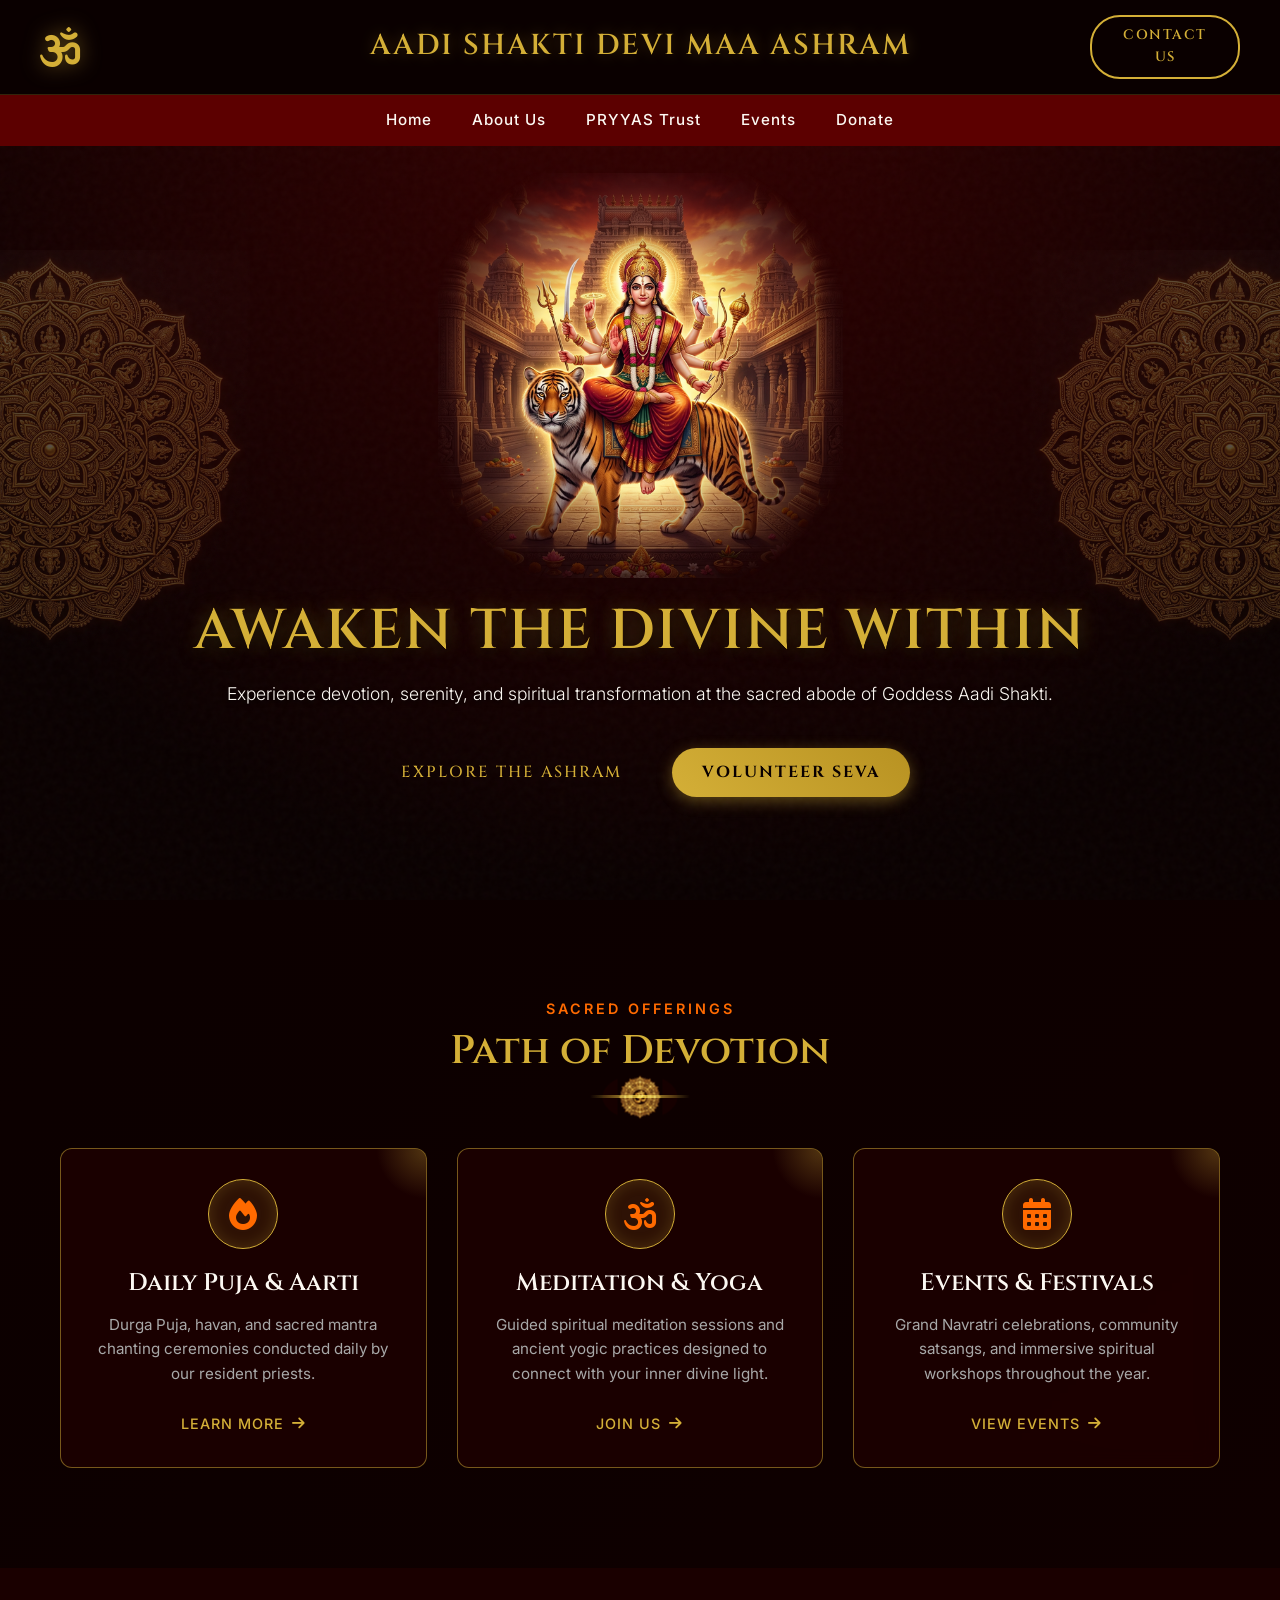
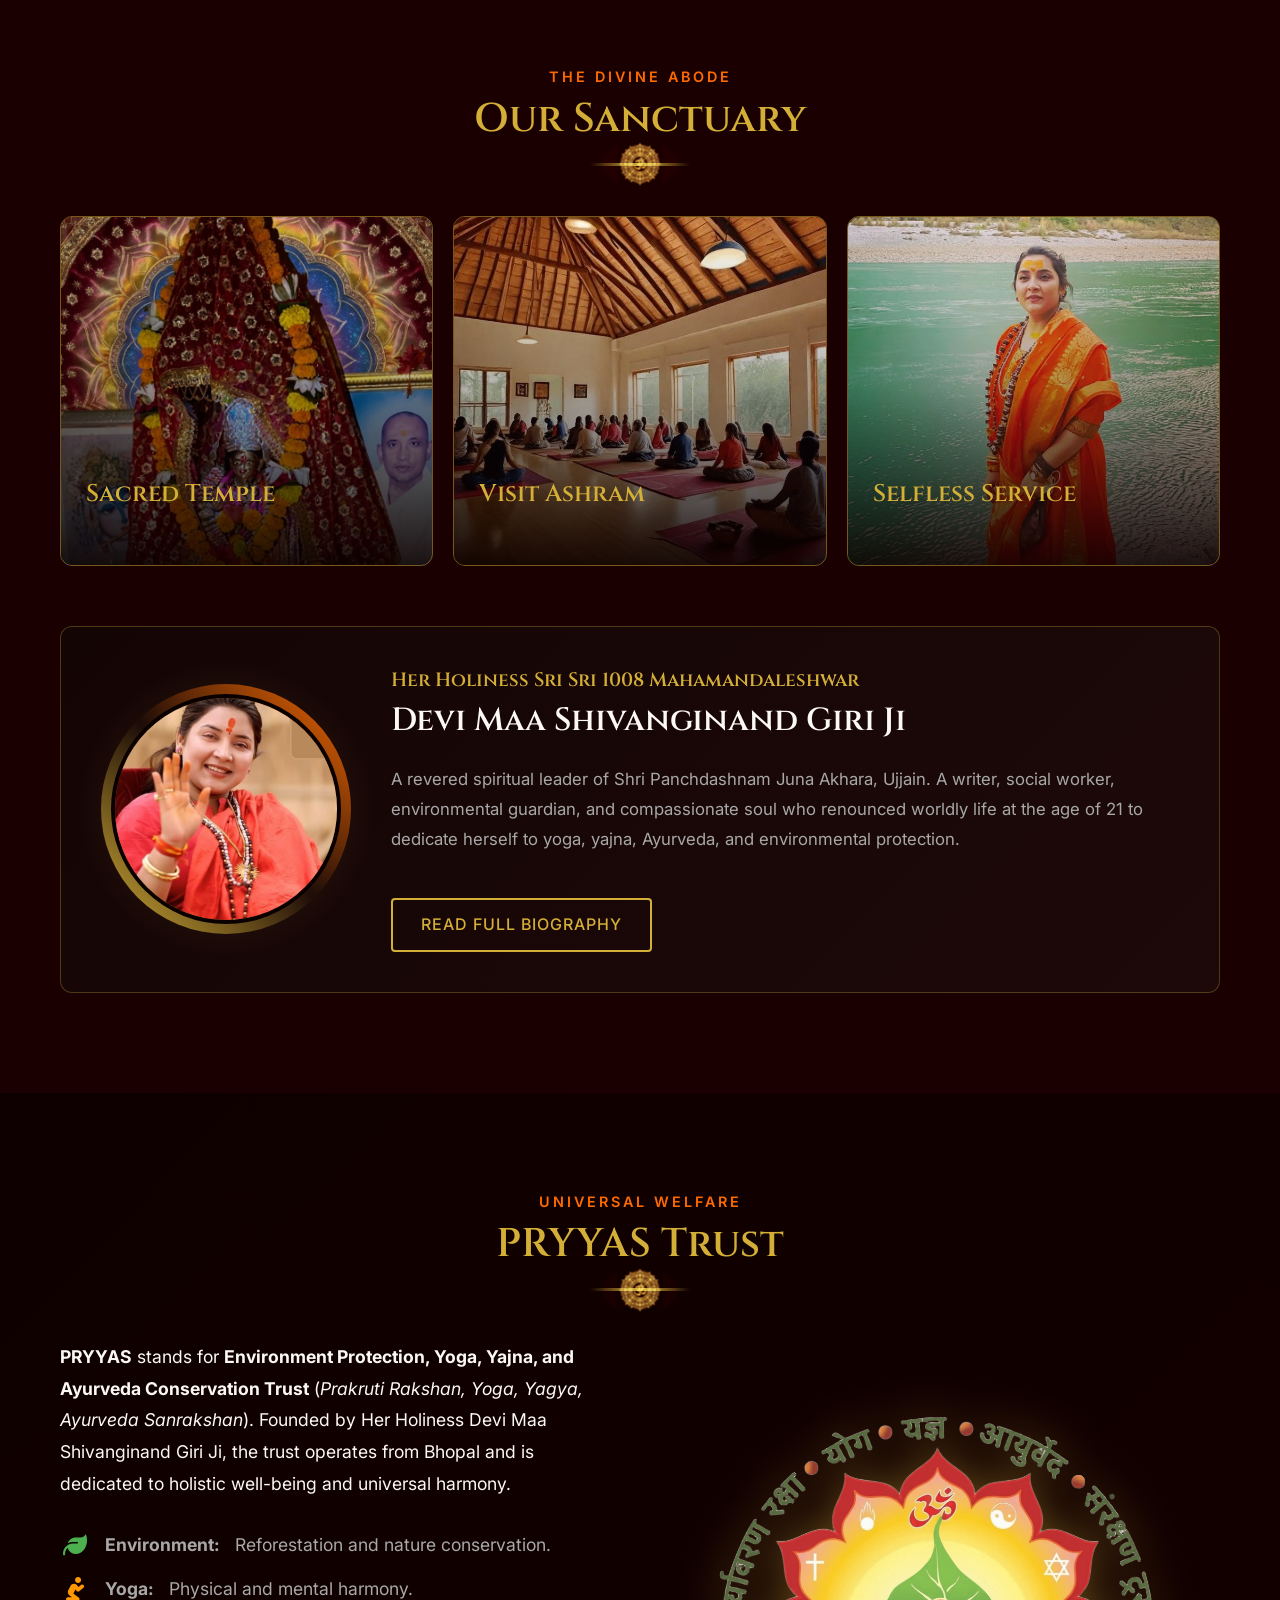
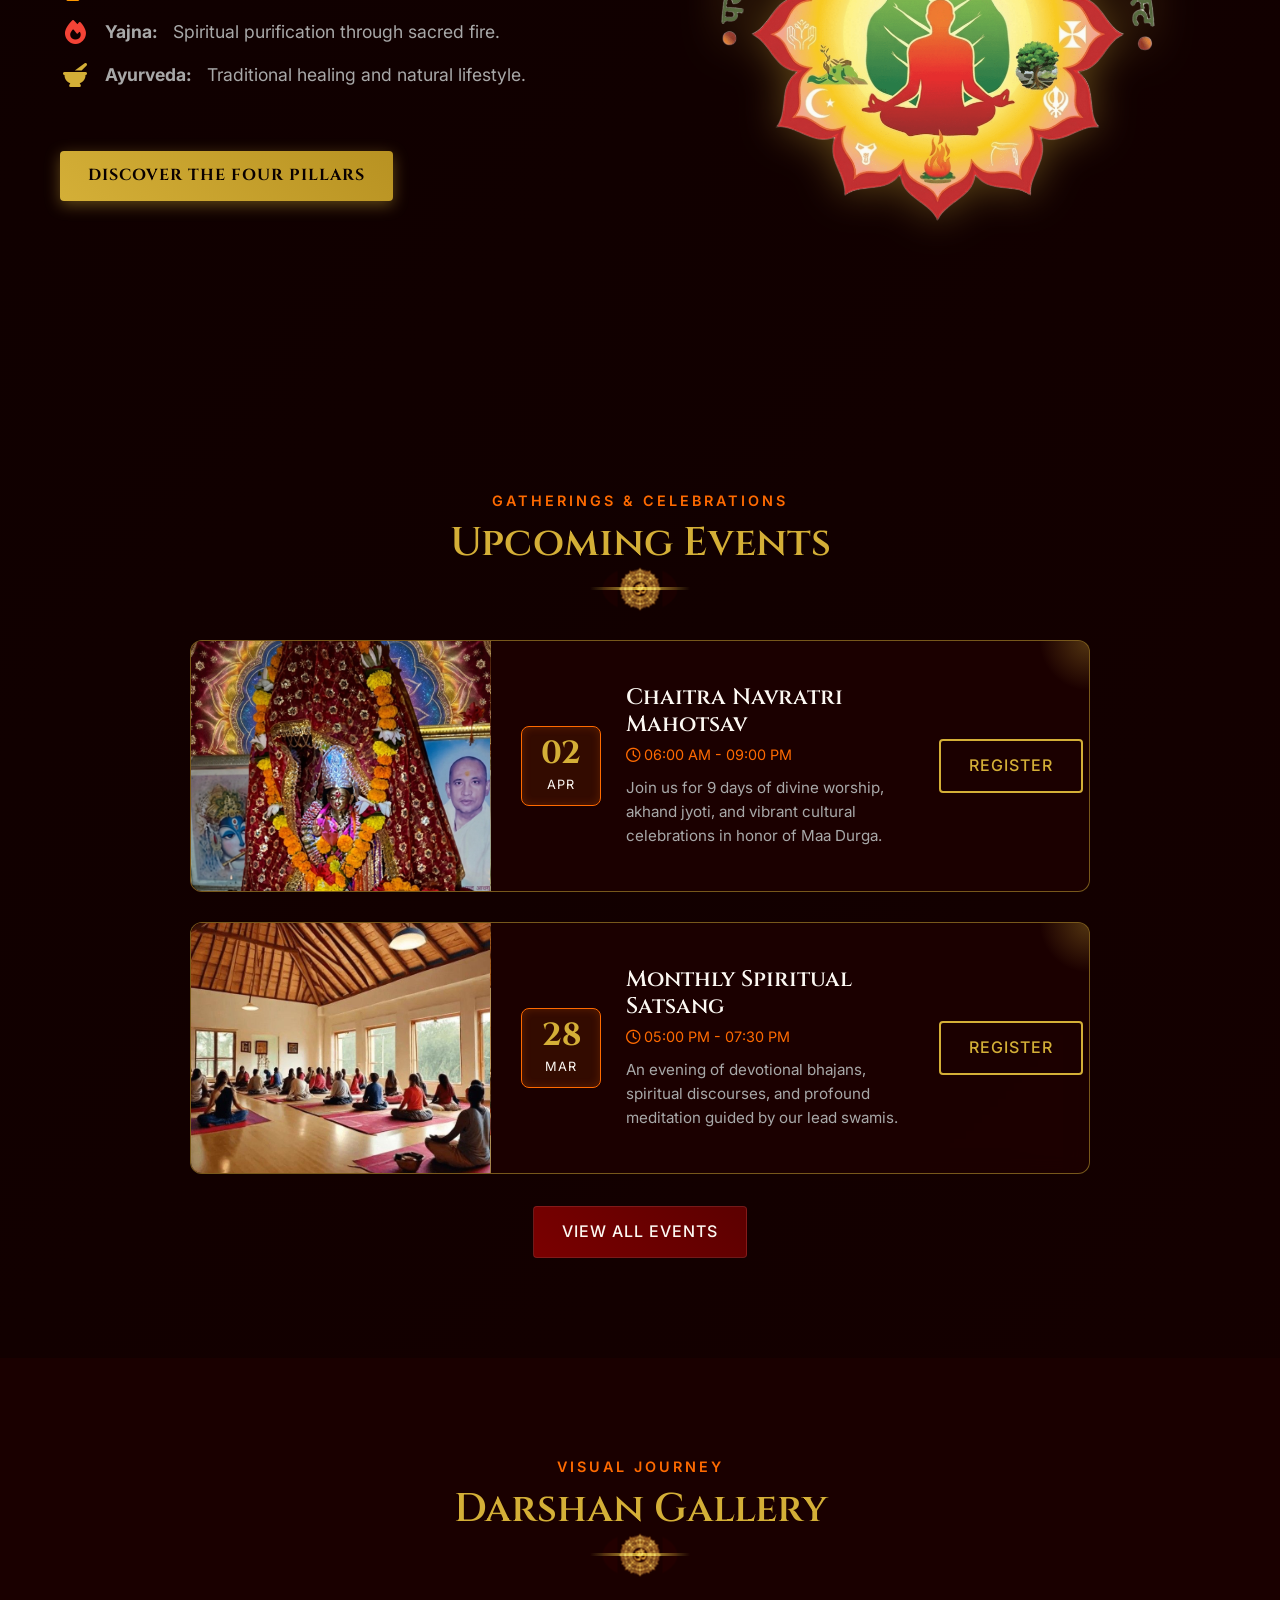
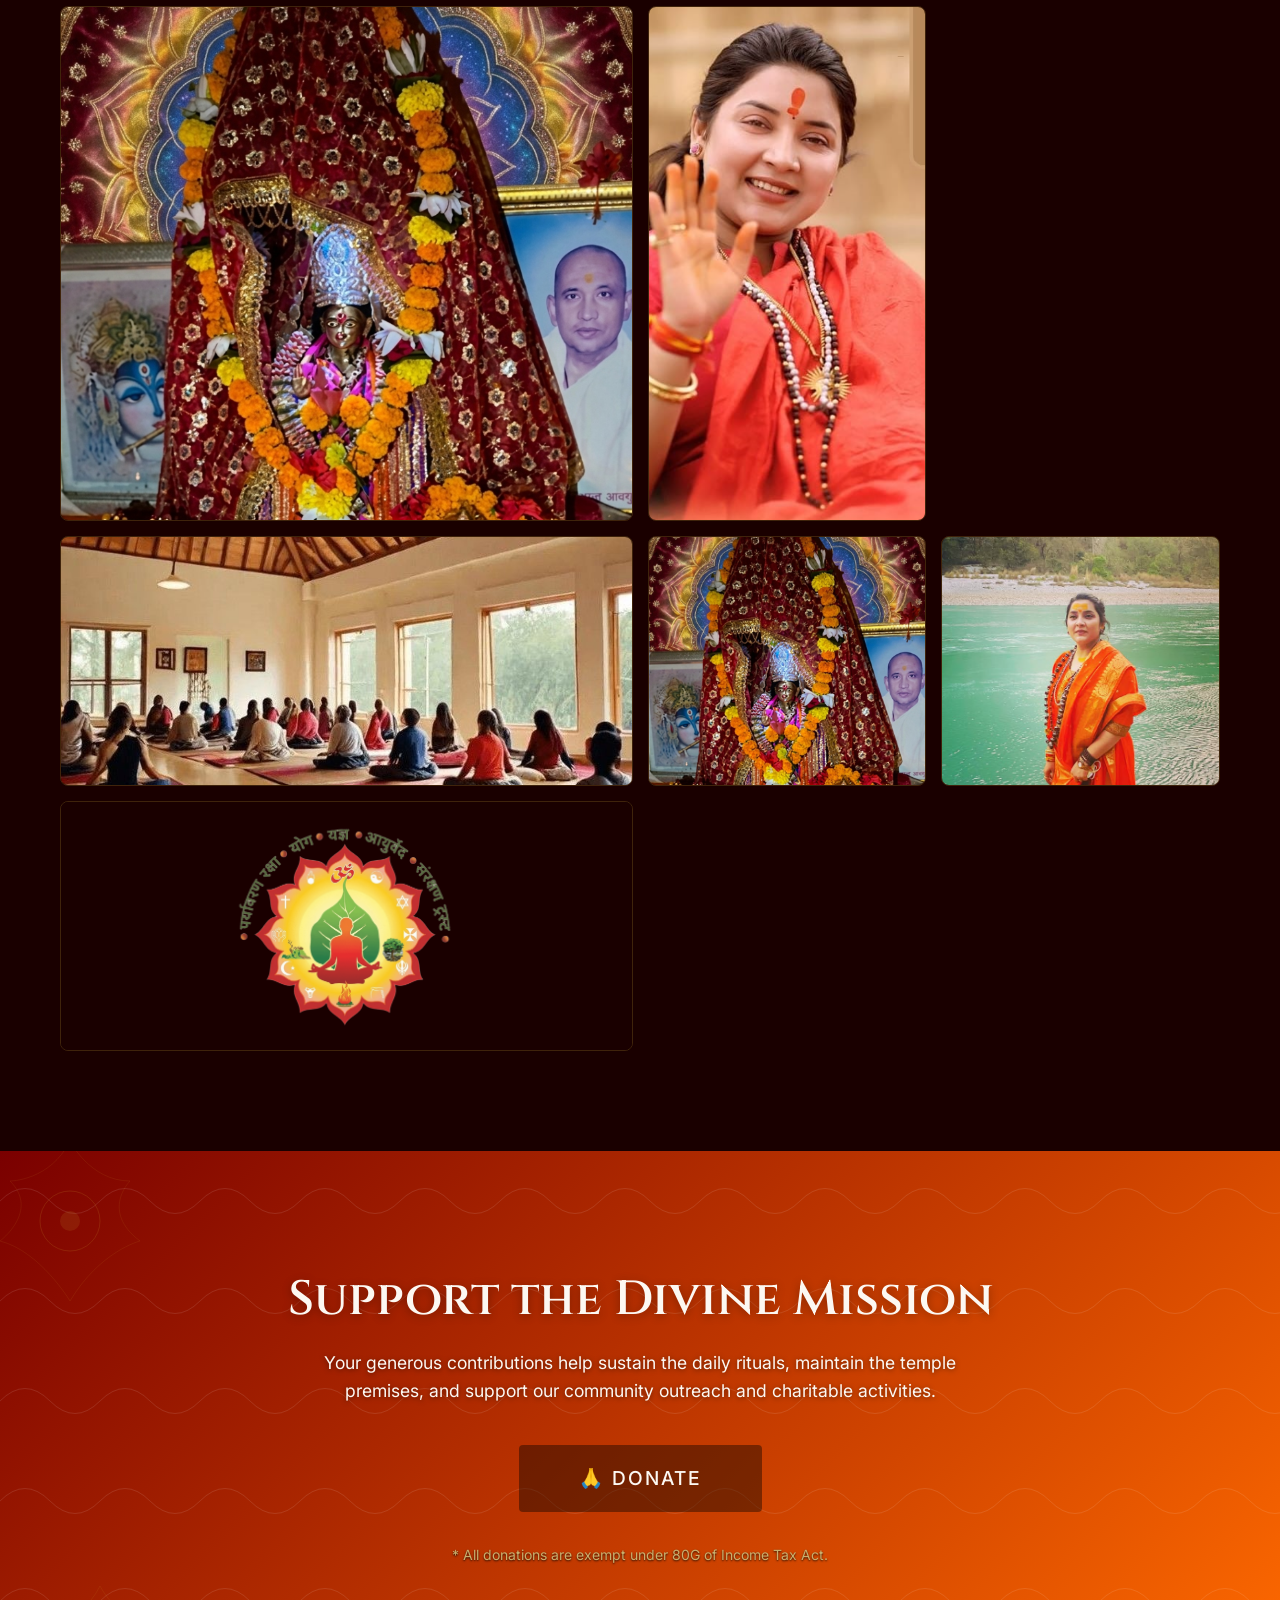
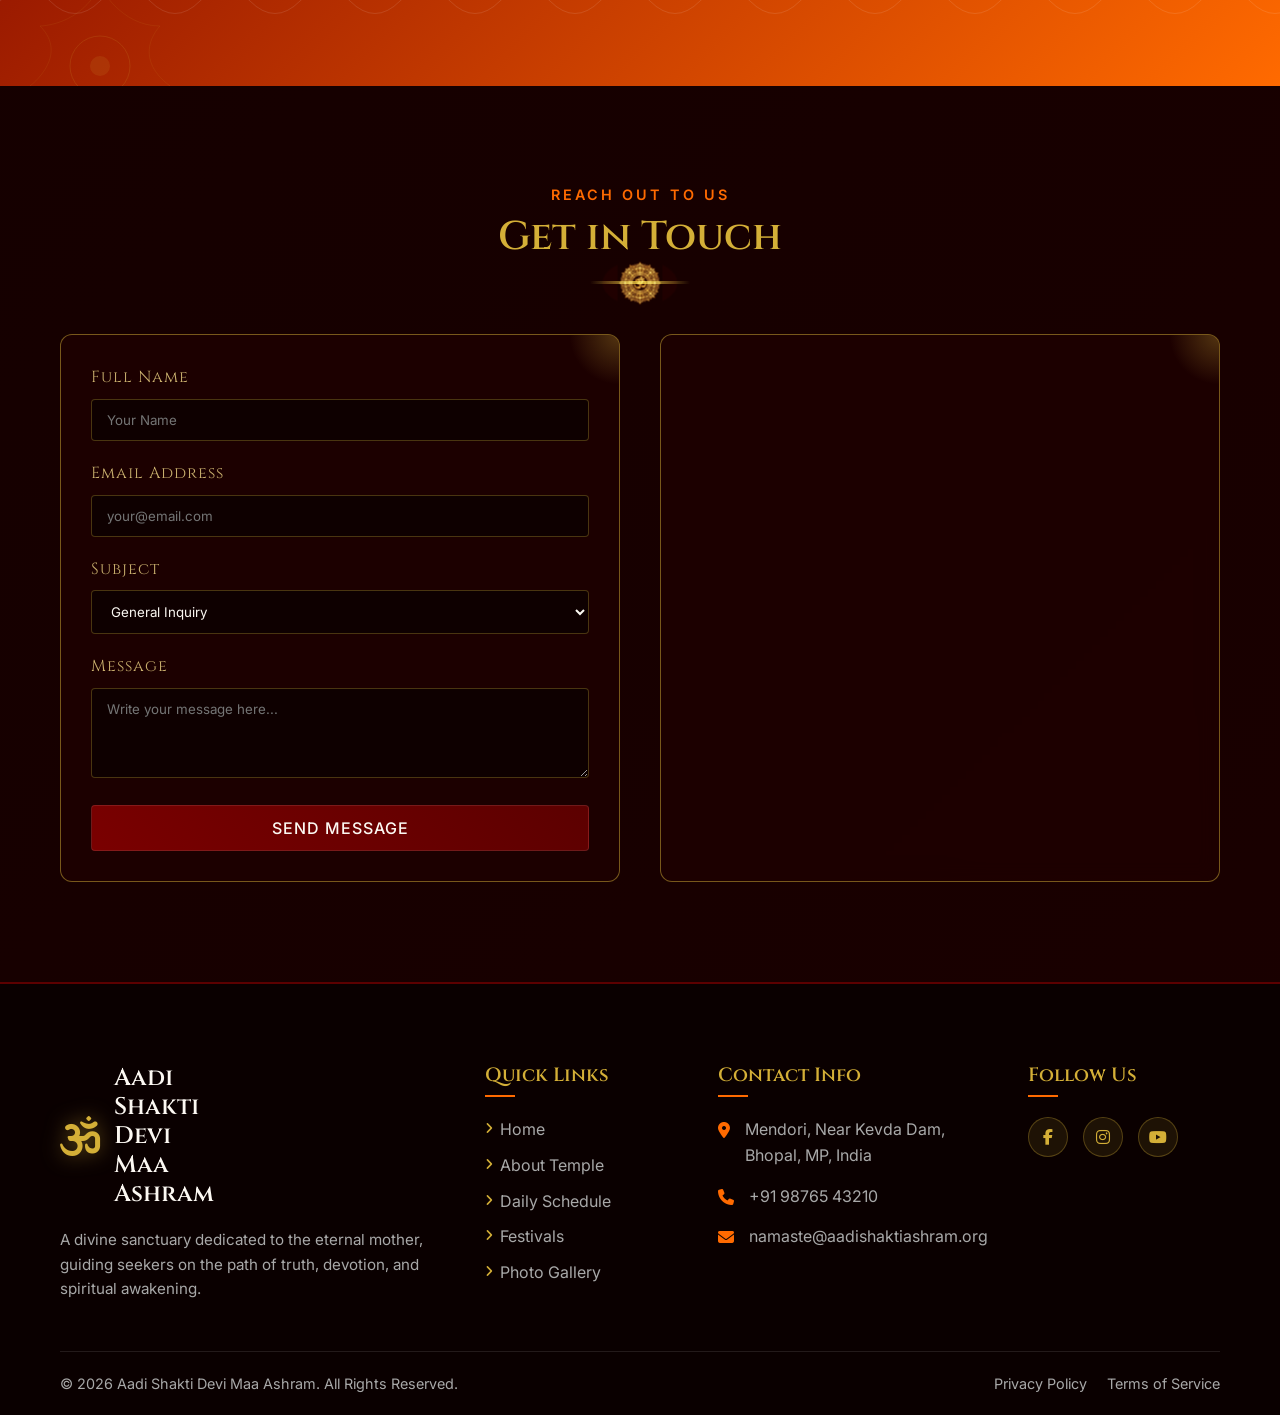
==== commit 2c04bbd3: "Add real images, single donate button, real social links, Om spacing fix" ====
--- a/index.html
+++ b/index.html
@@ -169,10 +169,10 @@
                 </div>
 
                 <div class="image-card" data-aos="fade-up">
-                    <div class="image-placeholder bg-ashram"></div>
+                    <div class="image-placeholder bg-ashram" style="background-image: url('assets/visit_ashram.jpg'); background-position: center;"></div>
                     <div class="image-card-content">
                         <h4>Visit Ashram</h4>
-                        <p>Find peace in our serene gardens and meditation halls.</p>
+                        <p>Find peace in our serene meditation halls and sacred spaces.</p>
                     </div>
                 </div>
 
@@ -247,11 +247,11 @@
             <div class="events-list">
                 <!-- Event 1 -->
                 <div class="event-card luxury-card horizontal-card" data-aos="fade-up">
-                    <div class="event-image bg-navratri"></div>
+                    <div class="event-image" style="background-image: url('assets/navratri_event.jpg'); background-size: cover; background-position: center;"></div>
                     <div class="event-details">
                         <div class="event-date">
-                            <span class="day">15</span>
-                            <span class="month">OCT</span>
+                            <span class="day">02</span>
+                            <span class="month">APR</span>
                         </div>
                         <div class="event-info">
                             <h4>Chaitra Navratri Mahotsav</h4>
@@ -260,7 +260,7 @@
                                 cultural celebrations in honor of Maa Durga.</p>
                         </div>
                         <div class="event-action">
-                            <a href="#" class="btn btn-outline-gold">Register</a>
+                            <a href="#contact" class="btn btn-outline-gold">Register</a>
                         </div>
                     </div>
                     <div class="card-glow"></div>
@@ -268,11 +268,11 @@
 
                 <!-- Event 2 -->
                 <div class="event-card luxury-card horizontal-card" data-aos="fade-up" data-aos-delay="100">
-                    <div class="event-image bg-satsang"></div>
+                    <div class="event-image" style="background-image: url('assets/visit_ashram.jpg'); background-size: cover; background-position: center;"></div>
                     <div class="event-details">
                         <div class="event-date">
                             <span class="day">28</span>
-                            <span class="month">OCT</span>
+                            <span class="month">MAR</span>
                         </div>
                         <div class="event-info">
                             <h4>Monthly Spiritual Satsang</h4>
@@ -281,7 +281,7 @@
                                 meditation guided by our lead swamis.</p>
                         </div>
                         <div class="event-action">
-                            <a href="#" class="btn btn-outline-gold">Register</a>
+                            <a href="#contact" class="btn btn-outline-gold">Register</a>
                         </div>
                     </div>
                     <div class="card-glow"></div>
@@ -305,22 +305,22 @@
 
             <div class="masonry-gallery">
                 <div class="gallery-item size-large" data-aos="zoom-in">
-                    <div class="gallery-img g-img-1"></div>
+                    <div class="gallery-img" style="background-image: url('assets/sacred_temple.jpg'); background-size: cover; background-position: center;"></div>
                 </div>
                 <div class="gallery-item size-tall" data-aos="zoom-in" data-aos-delay="100">
-                    <div class="gallery-img g-img-2"></div>
+                    <div class="gallery-img" style="background-image: url('assets/founder1.png'); background-size: cover; background-position: center top;"></div>
                 </div>
                 <div class="gallery-item size-wide" data-aos="zoom-in" data-aos-delay="200">
-                    <div class="gallery-img g-img-3"></div>
+                    <div class="gallery-img" style="background-image: url('assets/visit_ashram.jpg'); background-size: cover; background-position: center;"></div>
                 </div>
                 <div class="gallery-item size-normal" data-aos="zoom-in" data-aos-delay="300">
-                    <div class="gallery-img g-img-4"></div>
+                    <div class="gallery-img" style="background-image: url('assets/navratri_event.jpg'); background-size: cover; background-position: center;"></div>
                 </div>
                 <div class="gallery-item size-normal" data-aos="zoom-in" data-aos-delay="400">
-                    <div class="gallery-img g-img-5"></div>
+                    <div class="gallery-img" style="background-image: url('assets/founder3.png'); background-size: cover; background-position: center top;"></div>
                 </div>
                 <div class="gallery-item size-wide" data-aos="zoom-in" data-aos-delay="500">
-                    <div class="gallery-img g-img-6"></div>
+                    <div class="gallery-img" style="background-image: url('assets/pryyas_logo.png'); background-size: contain; background-repeat: no-repeat; background-position: center; background-color: #1a0000;"></div>
                 </div>
             </div>
         </div>
@@ -334,13 +334,11 @@
             <p class="cta-desc">Your generous contributions help sustain the daily rituals, maintain the temple
                 premises, and support our community outreach and charitable activities.</p>
 
-            <div class="donation-options">
-                <button class="btn btn-outline-gold donate-opt">Donate ₹501</button>
-                <button class="btn btn-gold glow-effect donate-opt active">Donate ₹1100</button>
-                <button class="btn btn-outline-gold donate-opt">Custom Amount</button>
-            </div>
-
-            <p class="tax-info text-small mt-3 text-gold-muted">* All donations are exempt under 80G of Income Tax Act.
+            <div class="donation-options mt-4">
+                <a href="#contact" class="btn btn-gold glow-effect donate-opt" style="font-size:1.2rem; padding: 18px 60px; letter-spacing: 2px;">🙏 DONATE</a>
+            </div>
+
+            <p class="tax-info text-small mt-4 text-gold-muted">* All donations are exempt under 80G of Income Tax Act.
             </p>
         </div>
         <div class="mandala-decoration top-left opacity-30"></div>
@@ -408,7 +406,7 @@
             <div class="footer-grid">
                 <div class="footer-brand">
                     <div class="logo">
-                        <i class="fa-solid fa-om trishul-icon"></i>
+                        <i class="fa-solid fa-om trishul-icon" style="margin-right: 14px;"></i>
                         <h2>Aadi Shakti<br>Devi Maa Ashram</h2>
                     </div>
                     <p class="footer-desc">A divine sanctuary dedicated to the eternal mother, guiding seekers on the
@@ -438,12 +436,9 @@
                 <div class="footer-social">
                     <h3>Follow Us</h3>
                     <div class="social-icons">
-                        <a href="#" aria-label="Facebook" class="social-link"><i
-                                class="fa-brands fa-facebook-f"></i></a>
-                        <a href="#" aria-label="Instagram" class="social-link"><i
-                                class="fa-brands fa-instagram"></i></a>
-                        <a href="#" aria-label="YouTube" class="social-link"><i class="fa-brands fa-youtube"></i></a>
-                        <a href="#" aria-label="Twitter" class="social-link"><i class="fa-brands fa-x-twitter"></i></a>
+                        <a href="https://www.facebook.com/devimaasarkar" target="_blank" rel="noopener" aria-label="Facebook" class="social-link"><i class="fa-brands fa-facebook-f"></i></a>
+                        <a href="https://www.instagram.com/devimaashivanginandgiriji?igsh=MThkcWp2dW5lejQ1cA==" target="_blank" rel="noopener" aria-label="Instagram" class="social-link"><i class="fa-brands fa-instagram"></i></a>
+                        <a href="https://youtube.com/@1008devimaashivanginandgiriji?si=Fdl_FMZtdFSj-Vi3" target="_blank" rel="noopener" aria-label="YouTube" class="social-link"><i class="fa-brands fa-youtube"></i></a>
                     </div>
                 </div>
             </div>
--- a/styles.css
+++ b/styles.css
@@ -455,6 +455,7 @@
     font-size: 2.5rem;
     color: var(--accent-gold);
     filter: drop-shadow(0 0 10px rgba(212, 175, 55, 0.5));
+    margin-right: 14px;
 }
 
 .site-title {
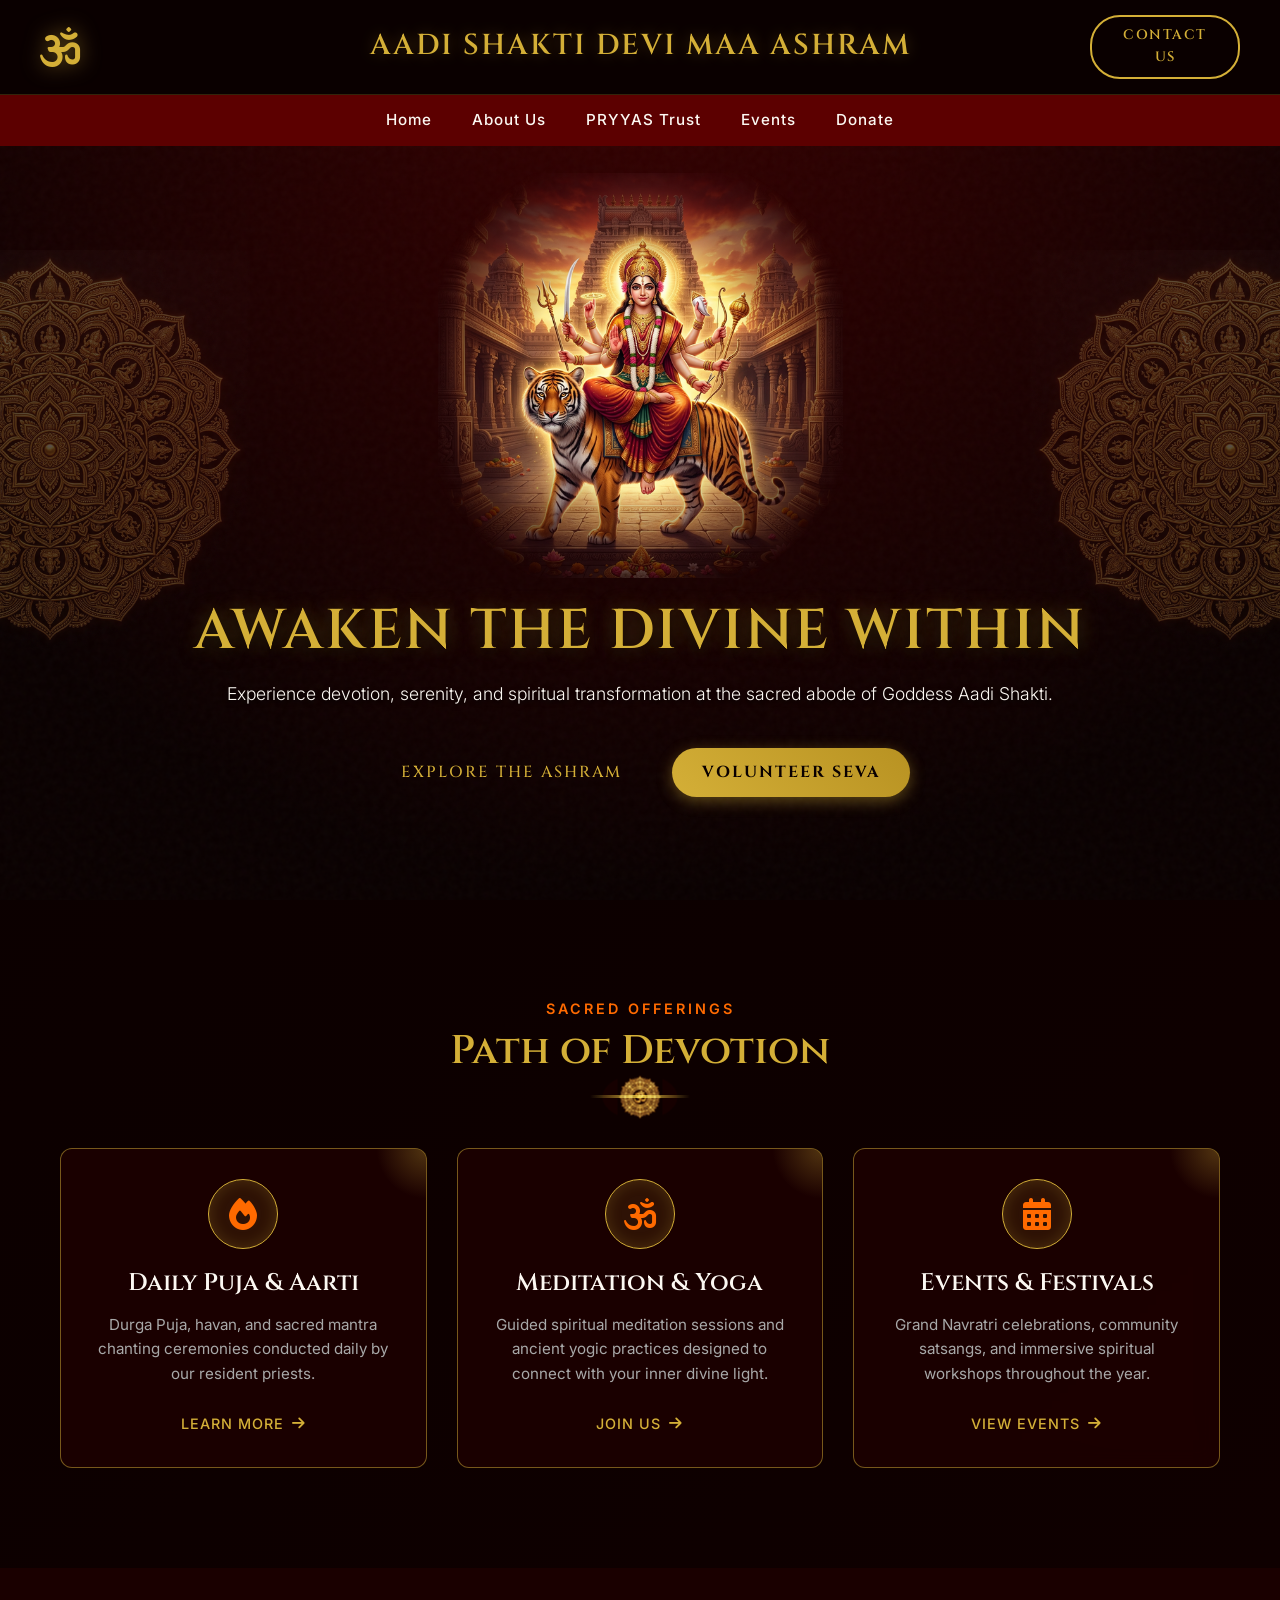
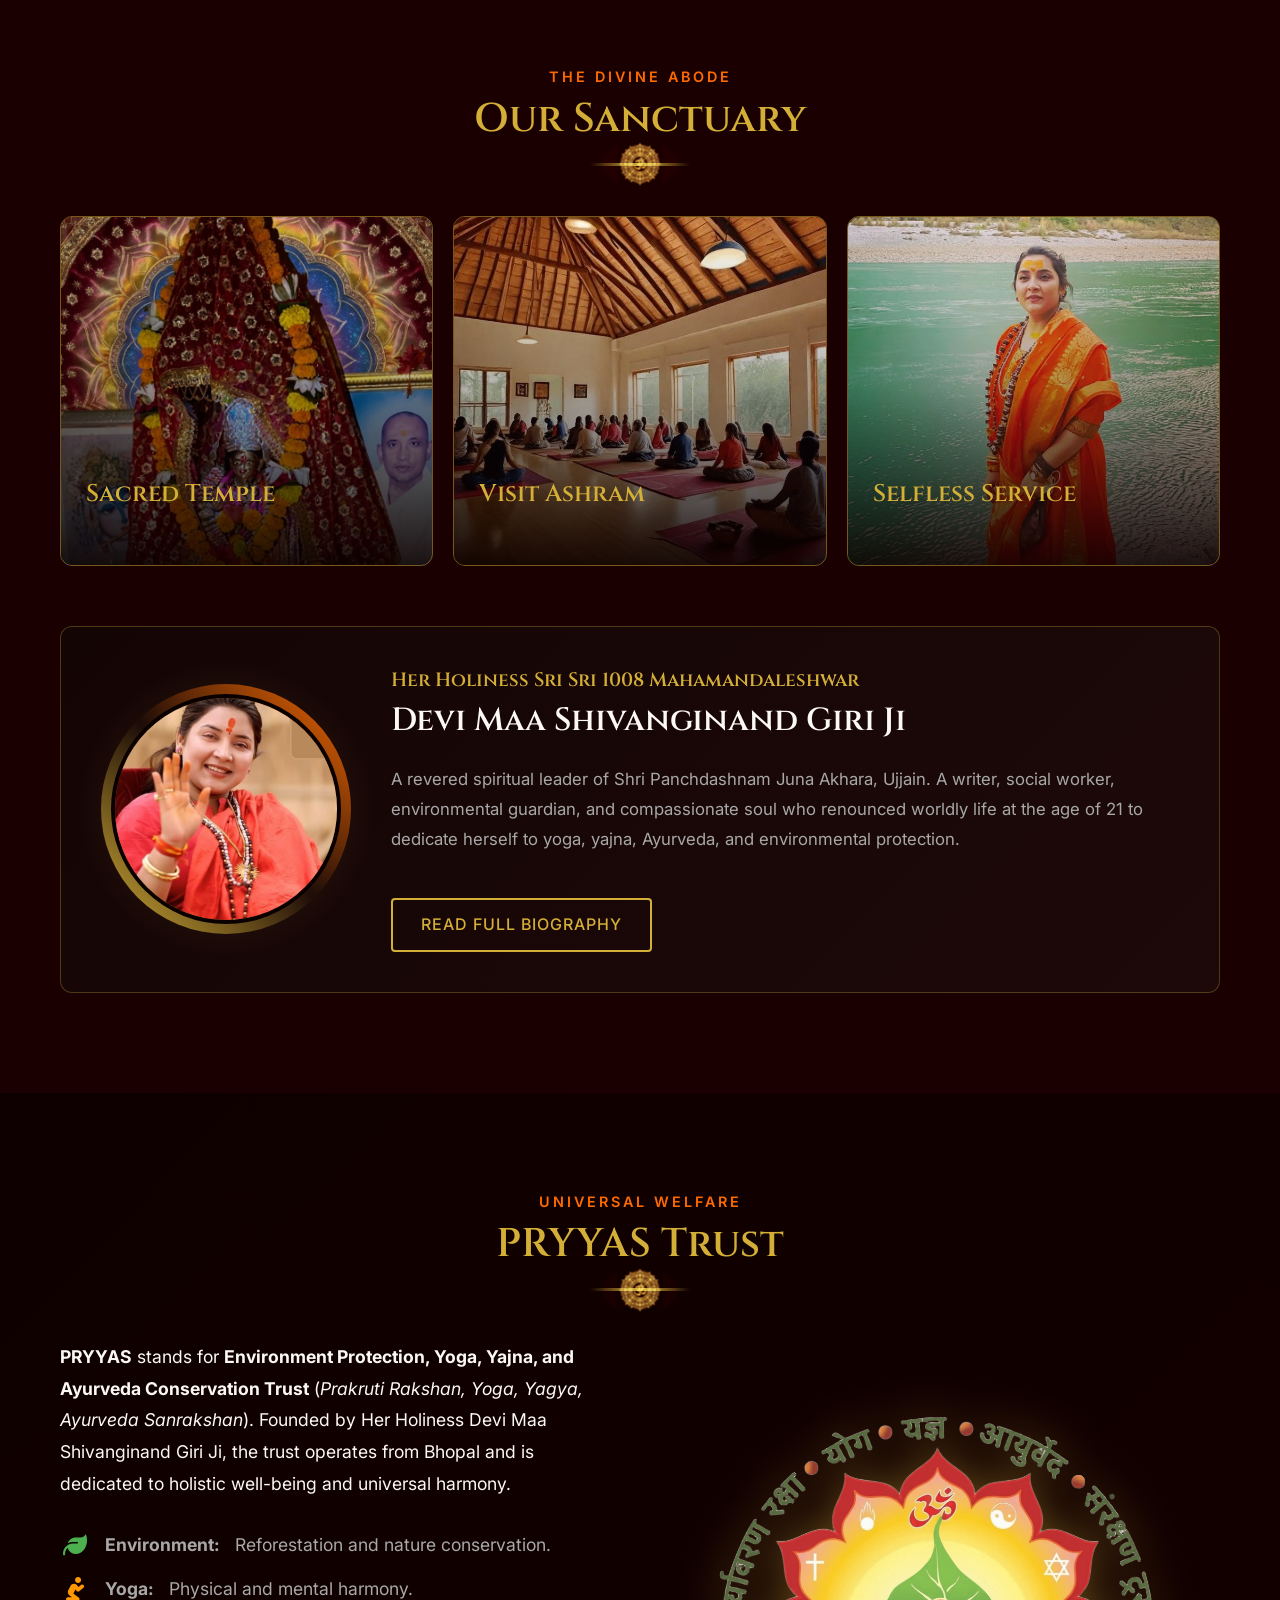
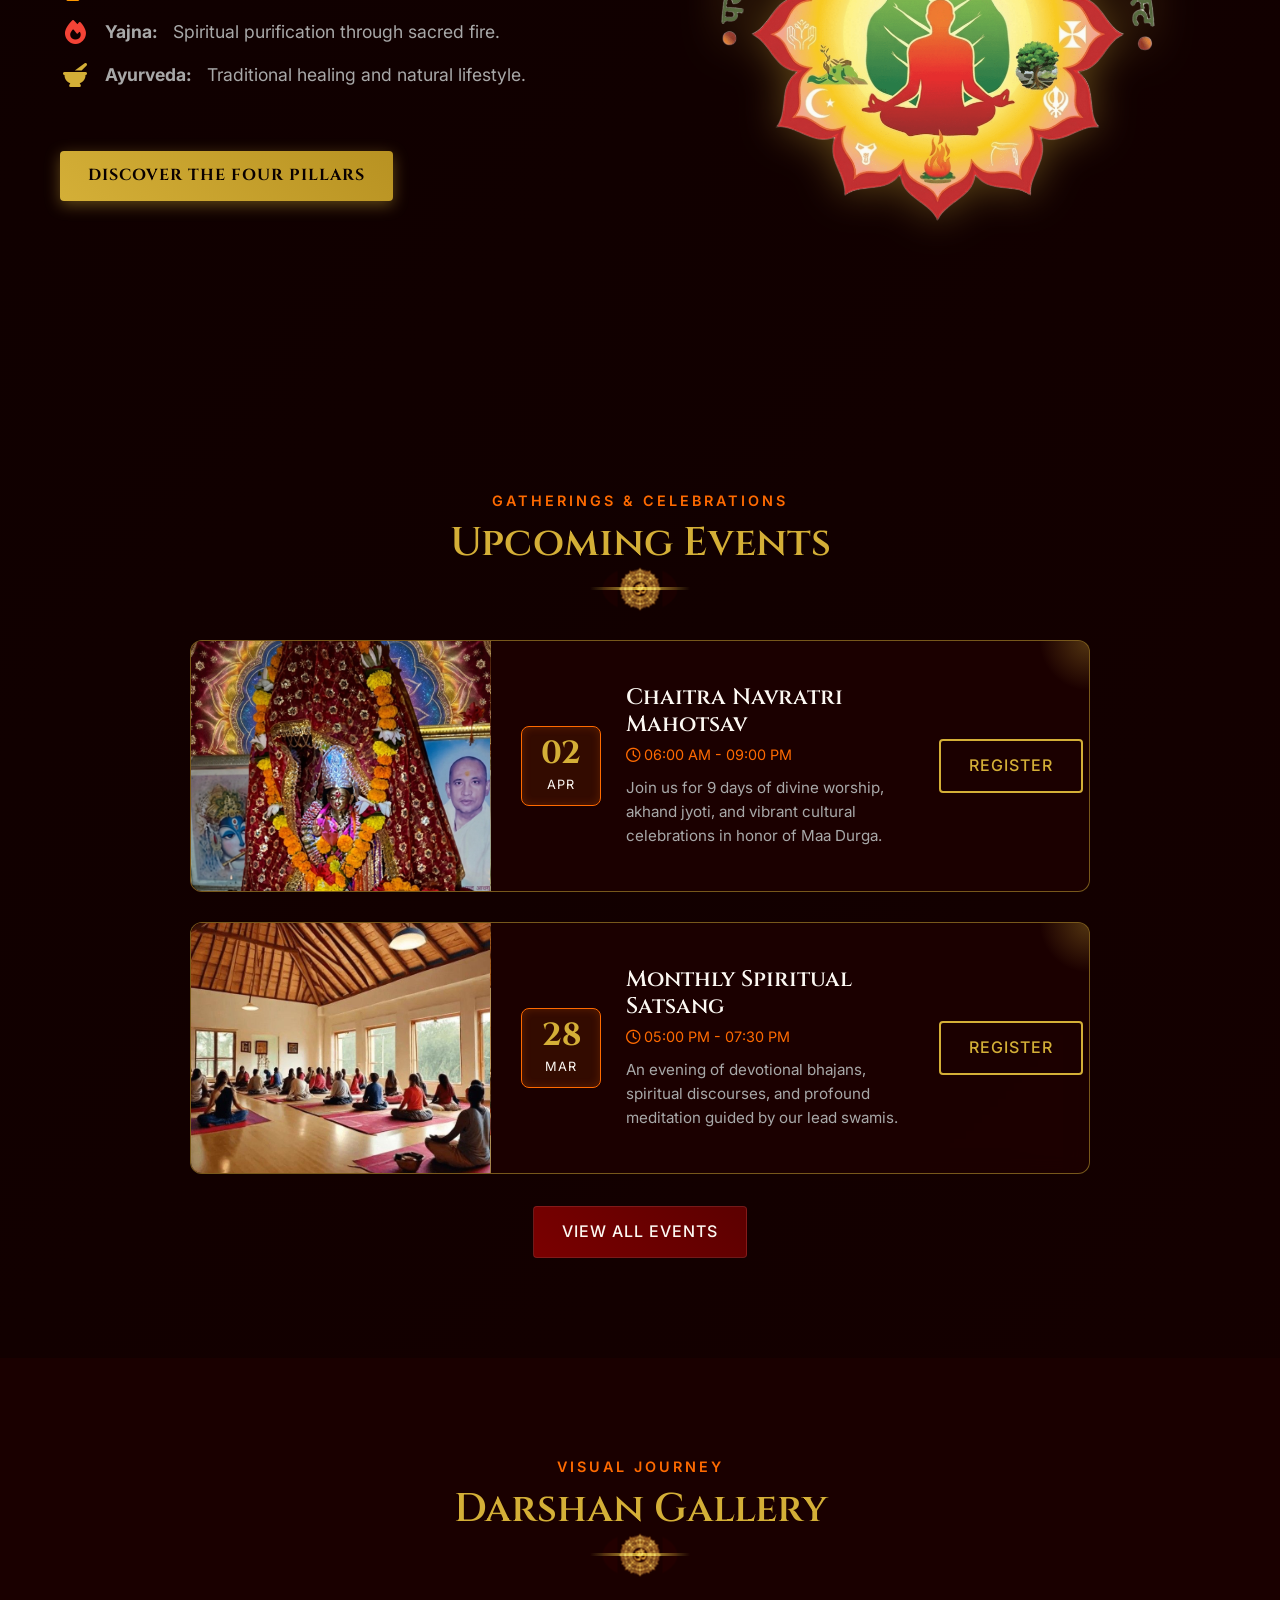
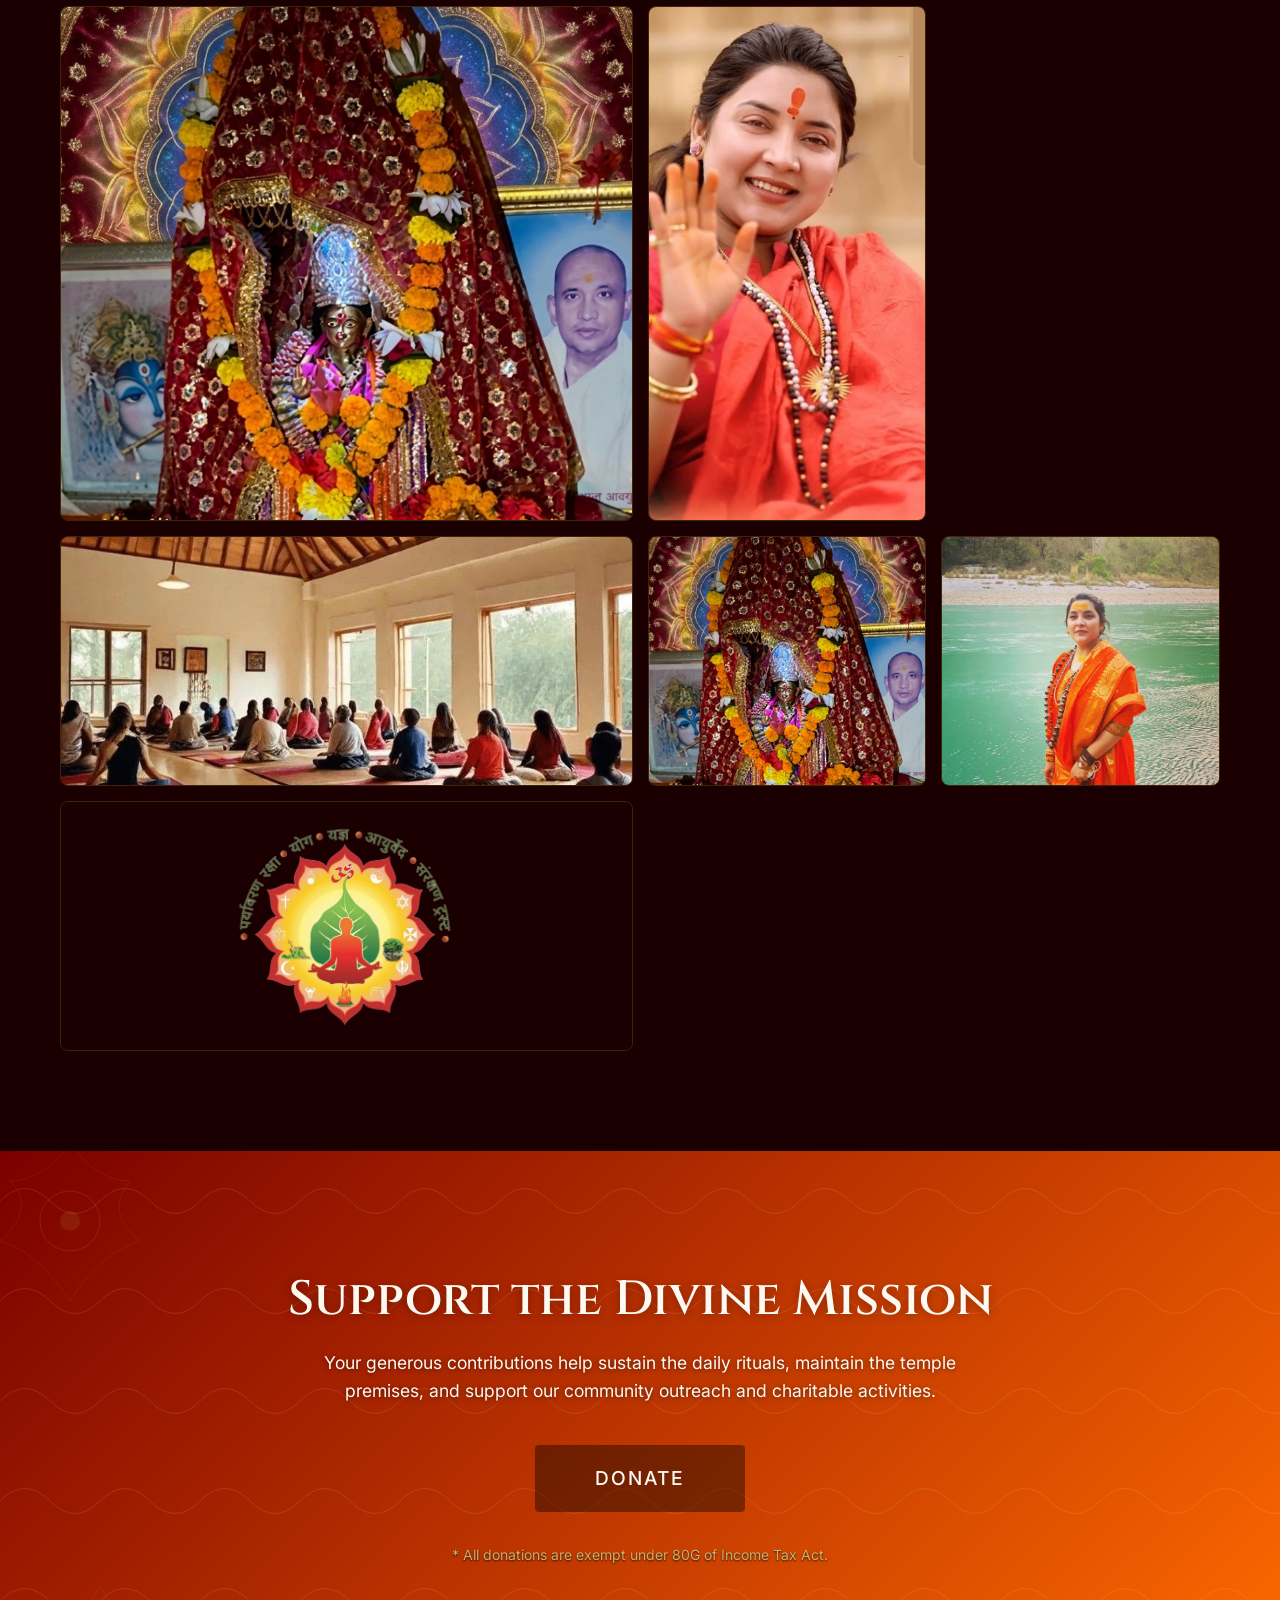
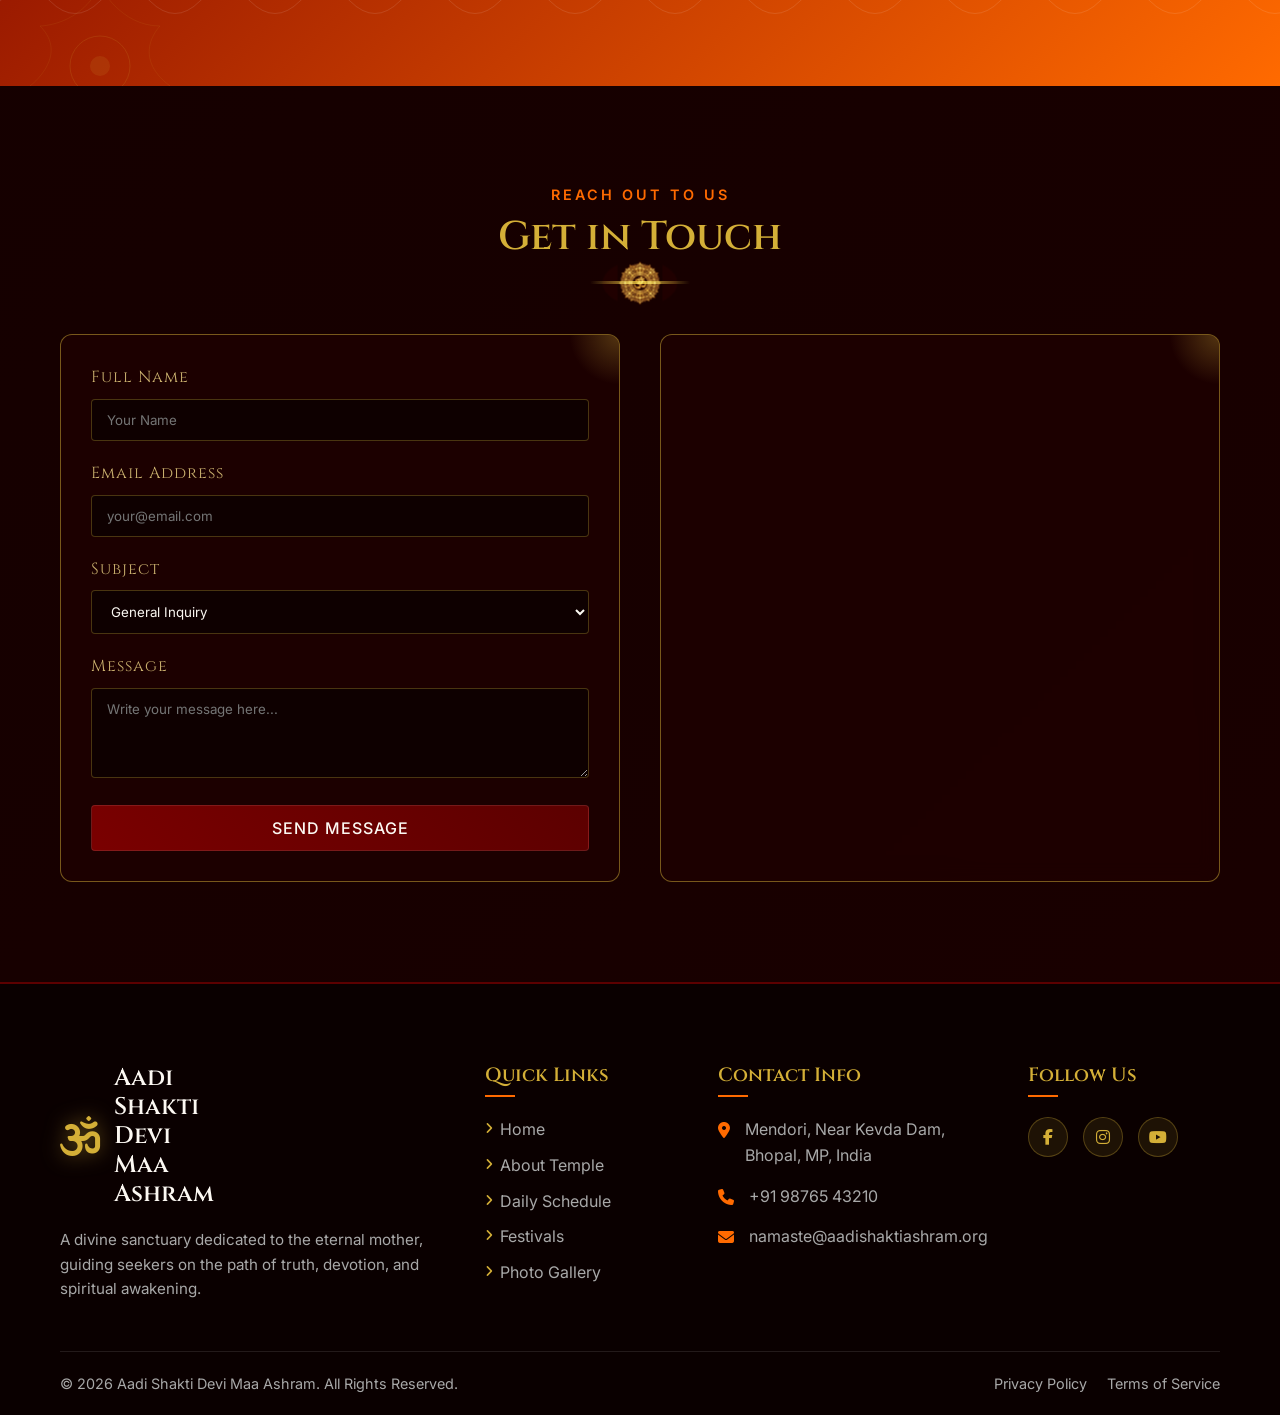
==== commit 3511f3e7: "Fix mobile responsive: logo first in footer, Register centered, Quick Links hidden, Om spacing, View" ====
--- a/index.html
+++ b/index.html
@@ -169,7 +169,8 @@
                 </div>
 
                 <div class="image-card" data-aos="fade-up">
-                    <div class="image-placeholder bg-ashram" style="background-image: url('assets/visit_ashram.jpg'); background-position: center;"></div>
+                    <div class="image-placeholder bg-ashram"
+                        style="background-image: url('assets/visit_ashram.jpg'); background-position: center;"></div>
                     <div class="image-card-content">
                         <h4>Visit Ashram</h4>
                         <p>Find peace in our serene meditation halls and sacred spaces.</p>
@@ -177,7 +178,8 @@
                 </div>
 
                 <div class="image-card" data-aos="fade-left">
-                    <div class="image-placeholder bg-retreat" style="background-image: url('assets/founder3.png');"></div>
+                    <div class="image-placeholder bg-retreat" style="background-image: url('assets/founder3.png');">
+                    </div>
                     <div class="image-card-content">
                         <h4>Selfless Service</h4>
                         <p>Engage in Seva and contribute to our community welfare initiatives.</p>
@@ -193,8 +195,12 @@
                         <div class="founder-glow"></div>
                     </div>
                     <div class="founder-content">
-                        <h3 class="founder-title">Her Holiness Sri Sri 1008 Mahamandaleshwar<br><span>Devi Maa Shivanginand Giri Ji</span></h3>
-                        <p class="founder-bio">A revered spiritual leader of Shri Panchdashnam Juna Akhara, Ujjain. A writer, social worker, environmental guardian, and compassionate soul who renounced worldly life at the age of 21 to dedicate herself to yoga, yajna, Ayurveda, and environmental protection.</p>
+                        <h3 class="founder-title">Her Holiness Sri Sri 1008 Mahamandaleshwar<br><span>Devi Maa
+                                Shivanginand Giri Ji</span></h3>
+                        <p class="founder-bio">A revered spiritual leader of Shri Panchdashnam Juna Akhara, Ujjain. A
+                            writer, social worker, environmental guardian, and compassionate soul who renounced worldly
+                            life at the age of 21 to dedicate herself to yoga, yajna, Ayurveda, and environmental
+                            protection.</p>
                         <a href="founder.html" class="btn btn-outline-gold mt-3">Read Full Biography</a>
                     </div>
                 </div>
@@ -216,15 +222,21 @@
             <div class="grid-2-col align-items-center mt-5">
                 <div class="pryyas-intro-text" data-aos="fade-right">
                     <p class="mb-4 text-gray" style="font-size: 1.1rem; line-height: 1.8;">
-                        <strong>PRYYAS</strong> stands for <strong> Environment Protection, Yoga, Yajna, and Ayurveda Conservation Trust</strong> 
-                        (<em>Prakruti Rakshan, Yoga, Yagya, Ayurveda Sanrakshan</em>). Founded by Her Holiness Devi Maa Shivanginand Giri Ji, 
+                        <strong>PRYYAS</strong> stands for <strong> Environment Protection, Yoga, Yajna, and Ayurveda
+                            Conservation Trust</strong>
+                        (<em>Prakruti Rakshan, Yoga, Yagya, Ayurveda Sanrakshan</em>). Founded by Her Holiness Devi Maa
+                        Shivanginand Giri Ji,
                         the trust operates from Bhopal and is dedicated to holistic well-being and universal harmony.
                     </p>
                     <ul class="pillar-list">
-                        <li><i class="fa-solid fa-leaf text-green"></i> <strong>Environment:</strong> Reforestation and nature conservation.</li>
-                        <li><i class="fa-solid fa-person-praying text-orange"></i> <strong>Yoga:</strong> Physical and mental harmony.</li>
-                        <li><i class="fa-solid fa-fire text-red"></i> <strong>Yajna:</strong> Spiritual purification through sacred fire.</li>
-                        <li><i class="fa-solid fa-mortar-pestle text-gold"></i> <strong>Ayurveda:</strong> Traditional healing and natural lifestyle.</li>
+                        <li><i class="fa-solid fa-leaf text-green"></i> <strong>Environment:</strong> Reforestation and
+                            nature conservation.</li>
+                        <li><i class="fa-solid fa-person-praying text-orange"></i> <strong>Yoga:</strong> Physical and
+                            mental harmony.</li>
+                        <li><i class="fa-solid fa-fire text-red"></i> <strong>Yajna:</strong> Spiritual purification
+                            through sacred fire.</li>
+                        <li><i class="fa-solid fa-mortar-pestle text-gold"></i> <strong>Ayurveda:</strong> Traditional
+                            healing and natural lifestyle.</li>
                     </ul>
                     <a href="pryyas.html" class="btn btn-gold-filled mt-4">Discover the Four Pillars</a>
                 </div>
@@ -247,7 +259,9 @@
             <div class="events-list">
                 <!-- Event 1 -->
                 <div class="event-card luxury-card horizontal-card" data-aos="fade-up">
-                    <div class="event-image" style="background-image: url('assets/navratri_event.jpg'); background-size: cover; background-position: center;"></div>
+                    <div class="event-image"
+                        style="background-image: url('assets/navratri_event.jpg'); background-size: cover; background-position: center;">
+                    </div>
                     <div class="event-details">
                         <div class="event-date">
                             <span class="day">02</span>
@@ -268,7 +282,9 @@
 
                 <!-- Event 2 -->
                 <div class="event-card luxury-card horizontal-card" data-aos="fade-up" data-aos-delay="100">
-                    <div class="event-image" style="background-image: url('assets/visit_ashram.jpg'); background-size: cover; background-position: center;"></div>
+                    <div class="event-image"
+                        style="background-image: url('assets/visit_ashram.jpg'); background-size: cover; background-position: center;">
+                    </div>
                     <div class="event-details">
                         <div class="event-date">
                             <span class="day">28</span>
@@ -289,7 +305,7 @@
             </div>
 
             <div class="text-center mt-4">
-                <a href="#" class="btn btn-primary">View All Events</a>
+                <a href="events.html" class="btn btn-primary">View All Events</a>
             </div>
         </div>
     </section>
@@ -305,22 +321,34 @@
 
             <div class="masonry-gallery">
                 <div class="gallery-item size-large" data-aos="zoom-in">
-                    <div class="gallery-img" style="background-image: url('assets/sacred_temple.jpg'); background-size: cover; background-position: center;"></div>
+                    <div class="gallery-img"
+                        style="background-image: url('assets/sacred_temple.jpg'); background-size: cover; background-position: center;">
+                    </div>
                 </div>
                 <div class="gallery-item size-tall" data-aos="zoom-in" data-aos-delay="100">
-                    <div class="gallery-img" style="background-image: url('assets/founder1.png'); background-size: cover; background-position: center top;"></div>
+                    <div class="gallery-img"
+                        style="background-image: url('assets/founder1.png'); background-size: cover; background-position: center top;">
+                    </div>
                 </div>
                 <div class="gallery-item size-wide" data-aos="zoom-in" data-aos-delay="200">
-                    <div class="gallery-img" style="background-image: url('assets/visit_ashram.jpg'); background-size: cover; background-position: center;"></div>
+                    <div class="gallery-img"
+                        style="background-image: url('assets/visit_ashram.jpg'); background-size: cover; background-position: center;">
+                    </div>
                 </div>
                 <div class="gallery-item size-normal" data-aos="zoom-in" data-aos-delay="300">
-                    <div class="gallery-img" style="background-image: url('assets/navratri_event.jpg'); background-size: cover; background-position: center;"></div>
+                    <div class="gallery-img"
+                        style="background-image: url('assets/navratri_event.jpg'); background-size: cover; background-position: center;">
+                    </div>
                 </div>
                 <div class="gallery-item size-normal" data-aos="zoom-in" data-aos-delay="400">
-                    <div class="gallery-img" style="background-image: url('assets/founder3.png'); background-size: cover; background-position: center top;"></div>
+                    <div class="gallery-img"
+                        style="background-image: url('assets/founder3.png'); background-size: cover; background-position: center top;">
+                    </div>
                 </div>
                 <div class="gallery-item size-wide" data-aos="zoom-in" data-aos-delay="500">
-                    <div class="gallery-img" style="background-image: url('assets/pryyas_logo.png'); background-size: contain; background-repeat: no-repeat; background-position: center; background-color: #1a0000;"></div>
+                    <div class="gallery-img"
+                        style="background-image: url('assets/pryyas_logo.png'); background-size: contain; background-repeat: no-repeat; background-position: center; background-color: #1a0000;">
+                    </div>
                 </div>
             </div>
         </div>
@@ -335,7 +363,8 @@
                 premises, and support our community outreach and charitable activities.</p>
 
             <div class="donation-options mt-4">
-                <a href="#contact" class="btn btn-gold glow-effect donate-opt" style="font-size:1.2rem; padding: 18px 60px; letter-spacing: 2px;">🙏 DONATE</a>
+                <a href="#contact" class="btn btn-gold glow-effect donate-opt"
+                    style="font-size:1.2rem; padding: 18px 60px; letter-spacing: 2px;"> DONATE</a>
             </div>
 
             <p class="tax-info text-small mt-4 text-gold-muted">* All donations are exempt under 80G of Income Tax Act.
@@ -436,9 +465,14 @@
                 <div class="footer-social">
                     <h3>Follow Us</h3>
                     <div class="social-icons">
-                        <a href="https://www.facebook.com/devimaasarkar" target="_blank" rel="noopener" aria-label="Facebook" class="social-link"><i class="fa-brands fa-facebook-f"></i></a>
-                        <a href="https://www.instagram.com/devimaashivanginandgiriji?igsh=MThkcWp2dW5lejQ1cA==" target="_blank" rel="noopener" aria-label="Instagram" class="social-link"><i class="fa-brands fa-instagram"></i></a>
-                        <a href="https://youtube.com/@1008devimaashivanginandgiriji?si=Fdl_FMZtdFSj-Vi3" target="_blank" rel="noopener" aria-label="YouTube" class="social-link"><i class="fa-brands fa-youtube"></i></a>
+                        <a href="https://www.facebook.com/devimaasarkar" target="_blank" rel="noopener"
+                            aria-label="Facebook" class="social-link"><i class="fa-brands fa-facebook-f"></i></a>
+                        <a href="https://www.instagram.com/devimaashivanginandgiriji?igsh=MThkcWp2dW5lejQ1cA=="
+                            target="_blank" rel="noopener" aria-label="Instagram" class="social-link"><i
+                                class="fa-brands fa-instagram"></i></a>
+                        <a href="https://youtube.com/@1008devimaashivanginandgiriji?si=Fdl_FMZtdFSj-Vi3" target="_blank"
+                            rel="noopener" aria-label="YouTube" class="social-link"><i
+                                class="fa-brands fa-youtube"></i></a>
                     </div>
                 </div>
             </div>
--- a/styles.css
+++ b/styles.css
@@ -1364,6 +1364,12 @@
     .footer-grid {
         gap: 30px;
     }
+
+    /* Logo appears first on tablet */
+    .footer-brand {
+        order: -1;
+        grid-column: 1 / -1;
+    }
     
     .horizontal-card {
         grid-template-columns: 200px 1fr;
@@ -1500,6 +1506,37 @@
         font-size: 2.2rem;
     }
     
+    /* Footer responsive fixes */
+    .footer-brand {
+        order: -1;  /* Logo/brand appears FIRST on mobile */
+        text-align: center;
+    }
+
+    .footer-brand .logo {
+        justify-content: center;
+    }
+
+    .footer-brand .trishul-icon {
+        font-size: 1.8rem;   /* Smaller Om icon on mobile */
+        margin-right: 10px;
+    }
+
+    .footer-brand .logo h2 {
+        font-size: 1.2rem;   /* Smaller logo text on mobile */
+    }
+
+    .footer-links {
+        display: none;       /* Hide Quick Links on mobile */
+    }
+
+    /* Center event Register button on mobile */
+    .event-action {
+        display: flex;
+        justify-content: center;
+        width: 100%;
+        margin-top: 10px;
+    }
+
     .footer-bottom {
         flex-direction: column;
         align-items: center;
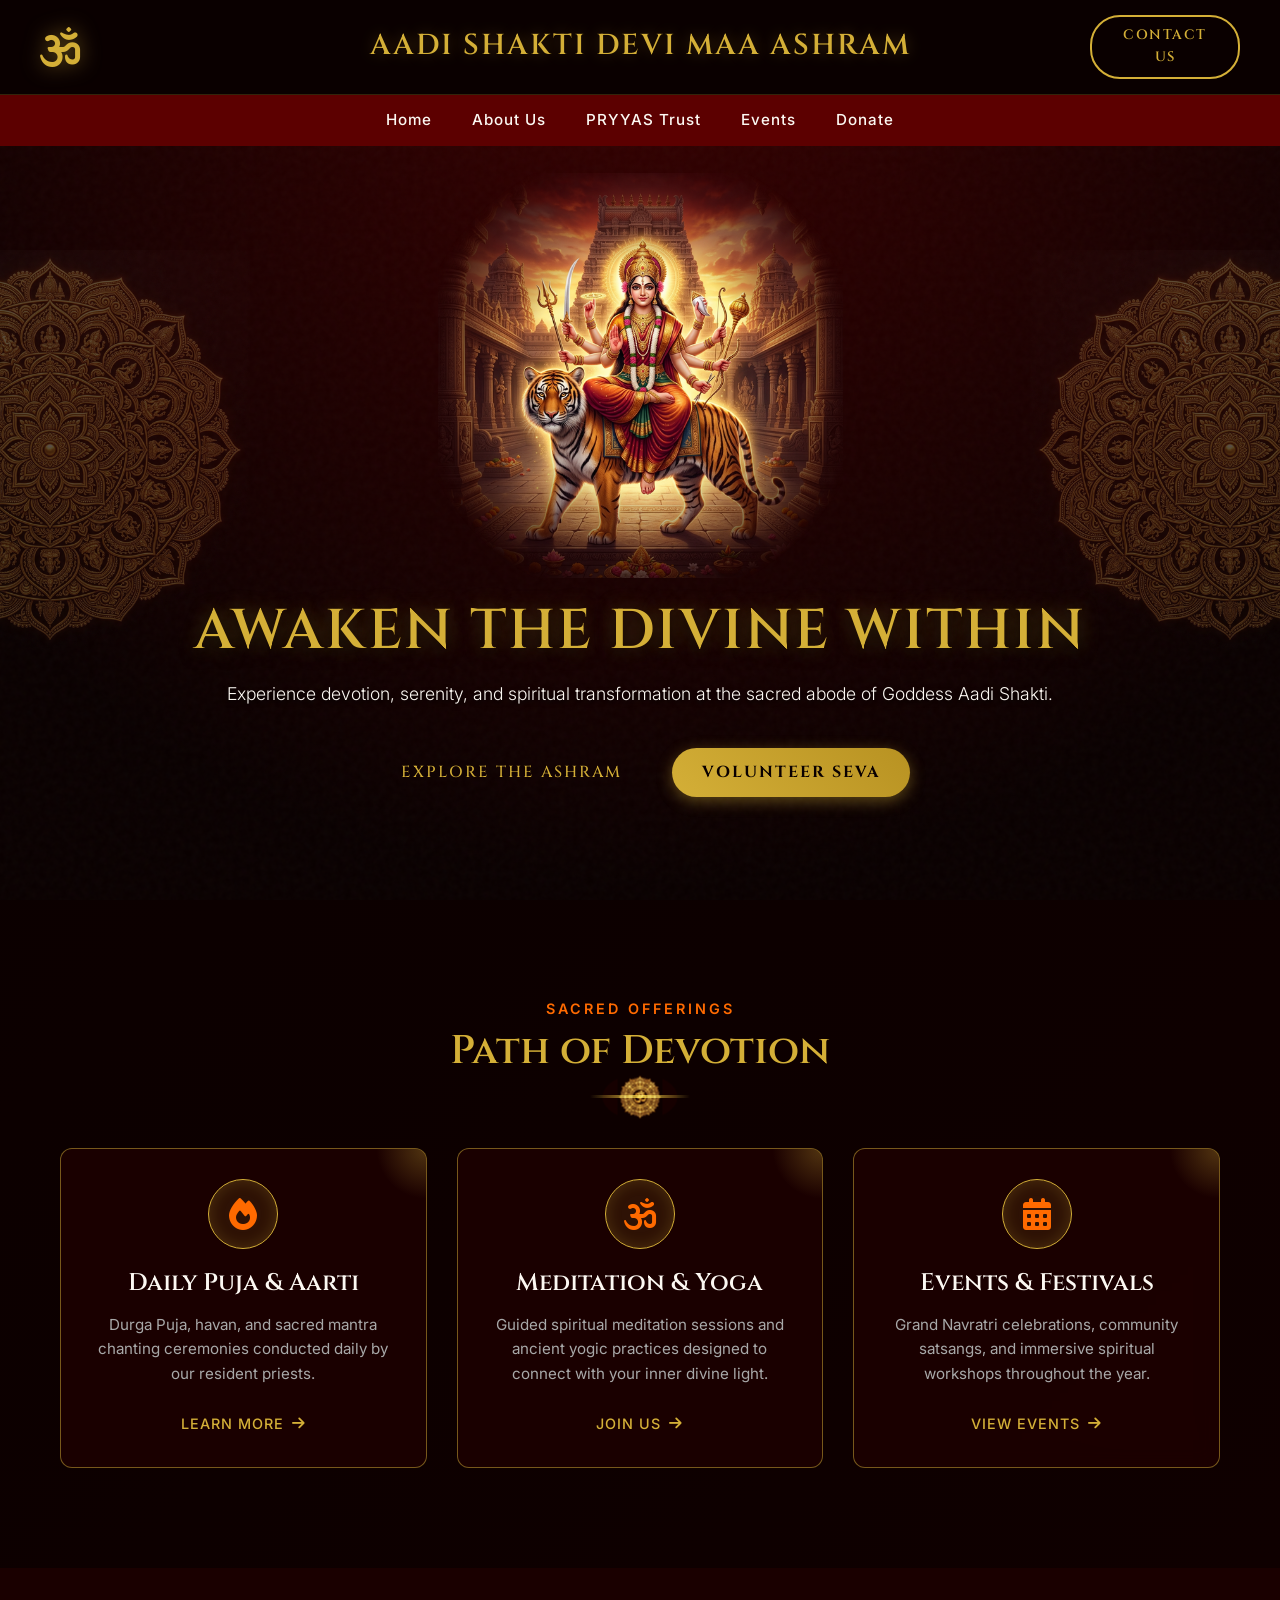
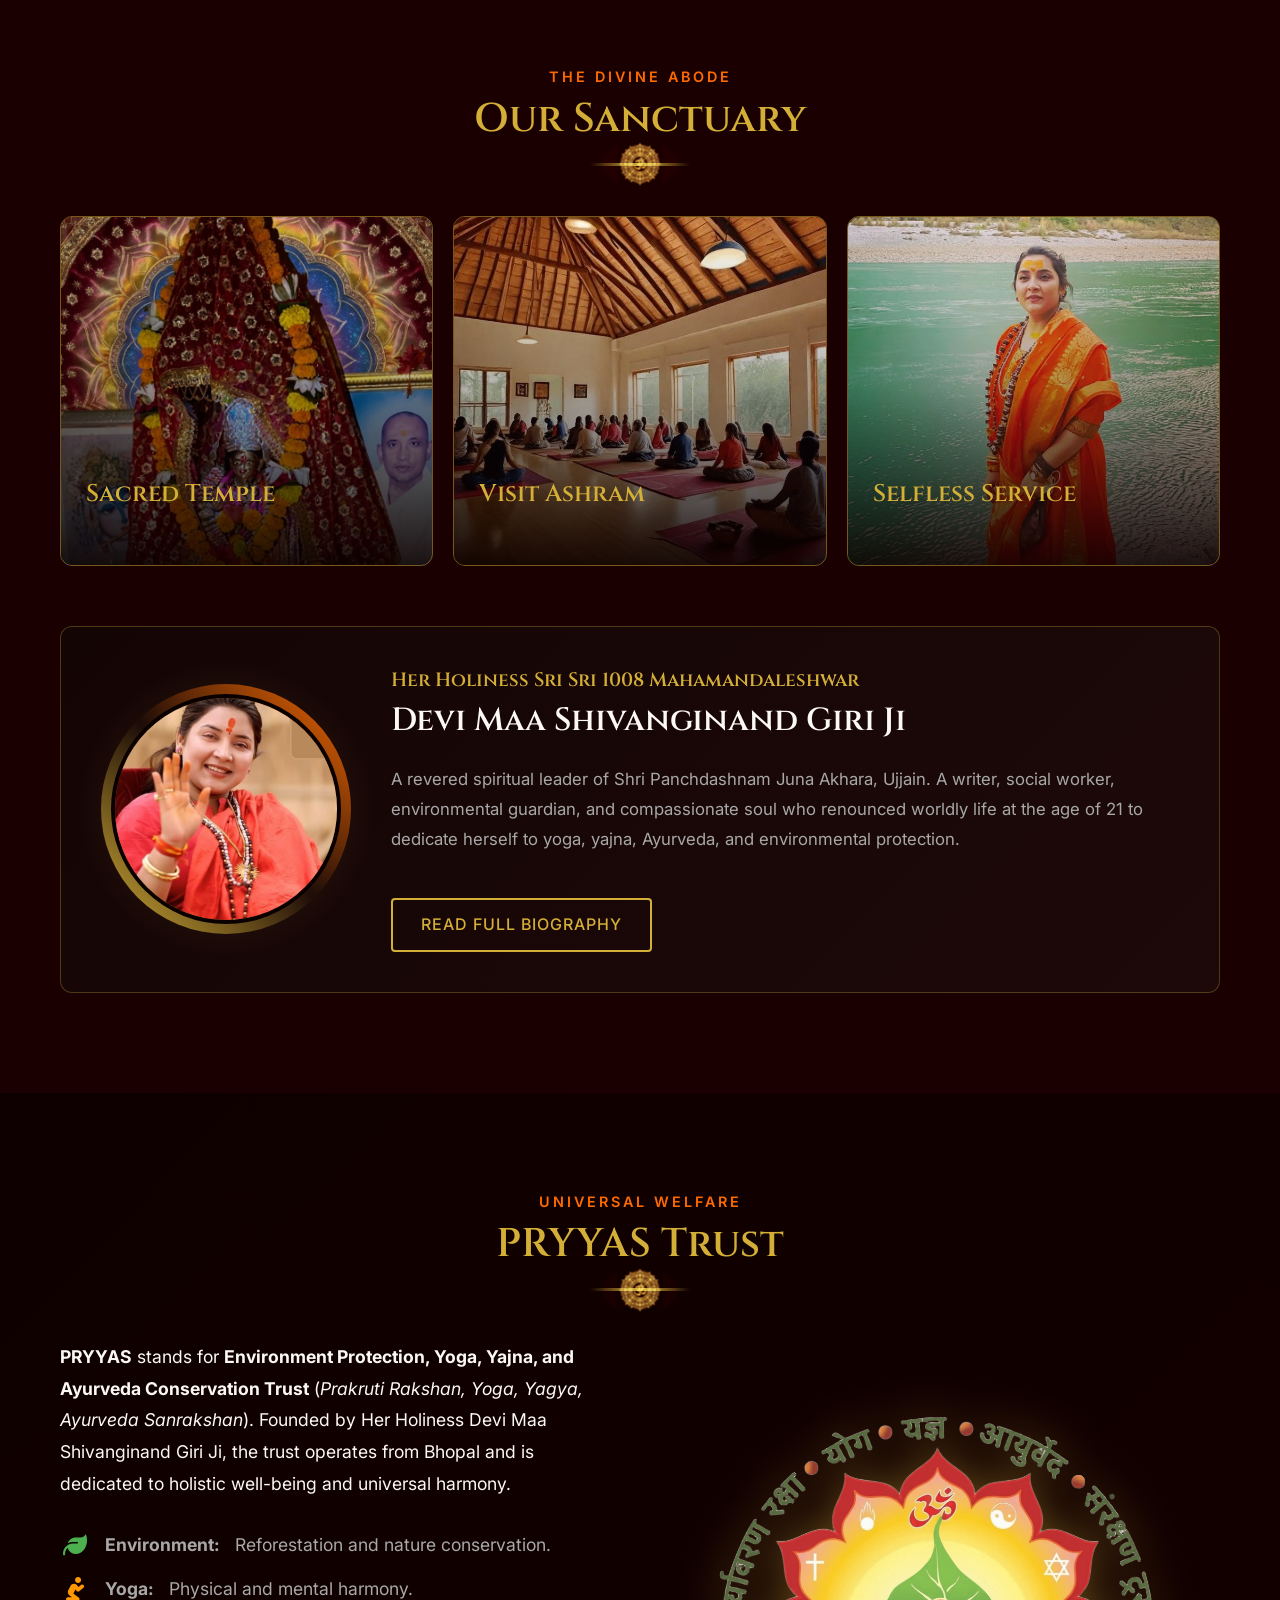
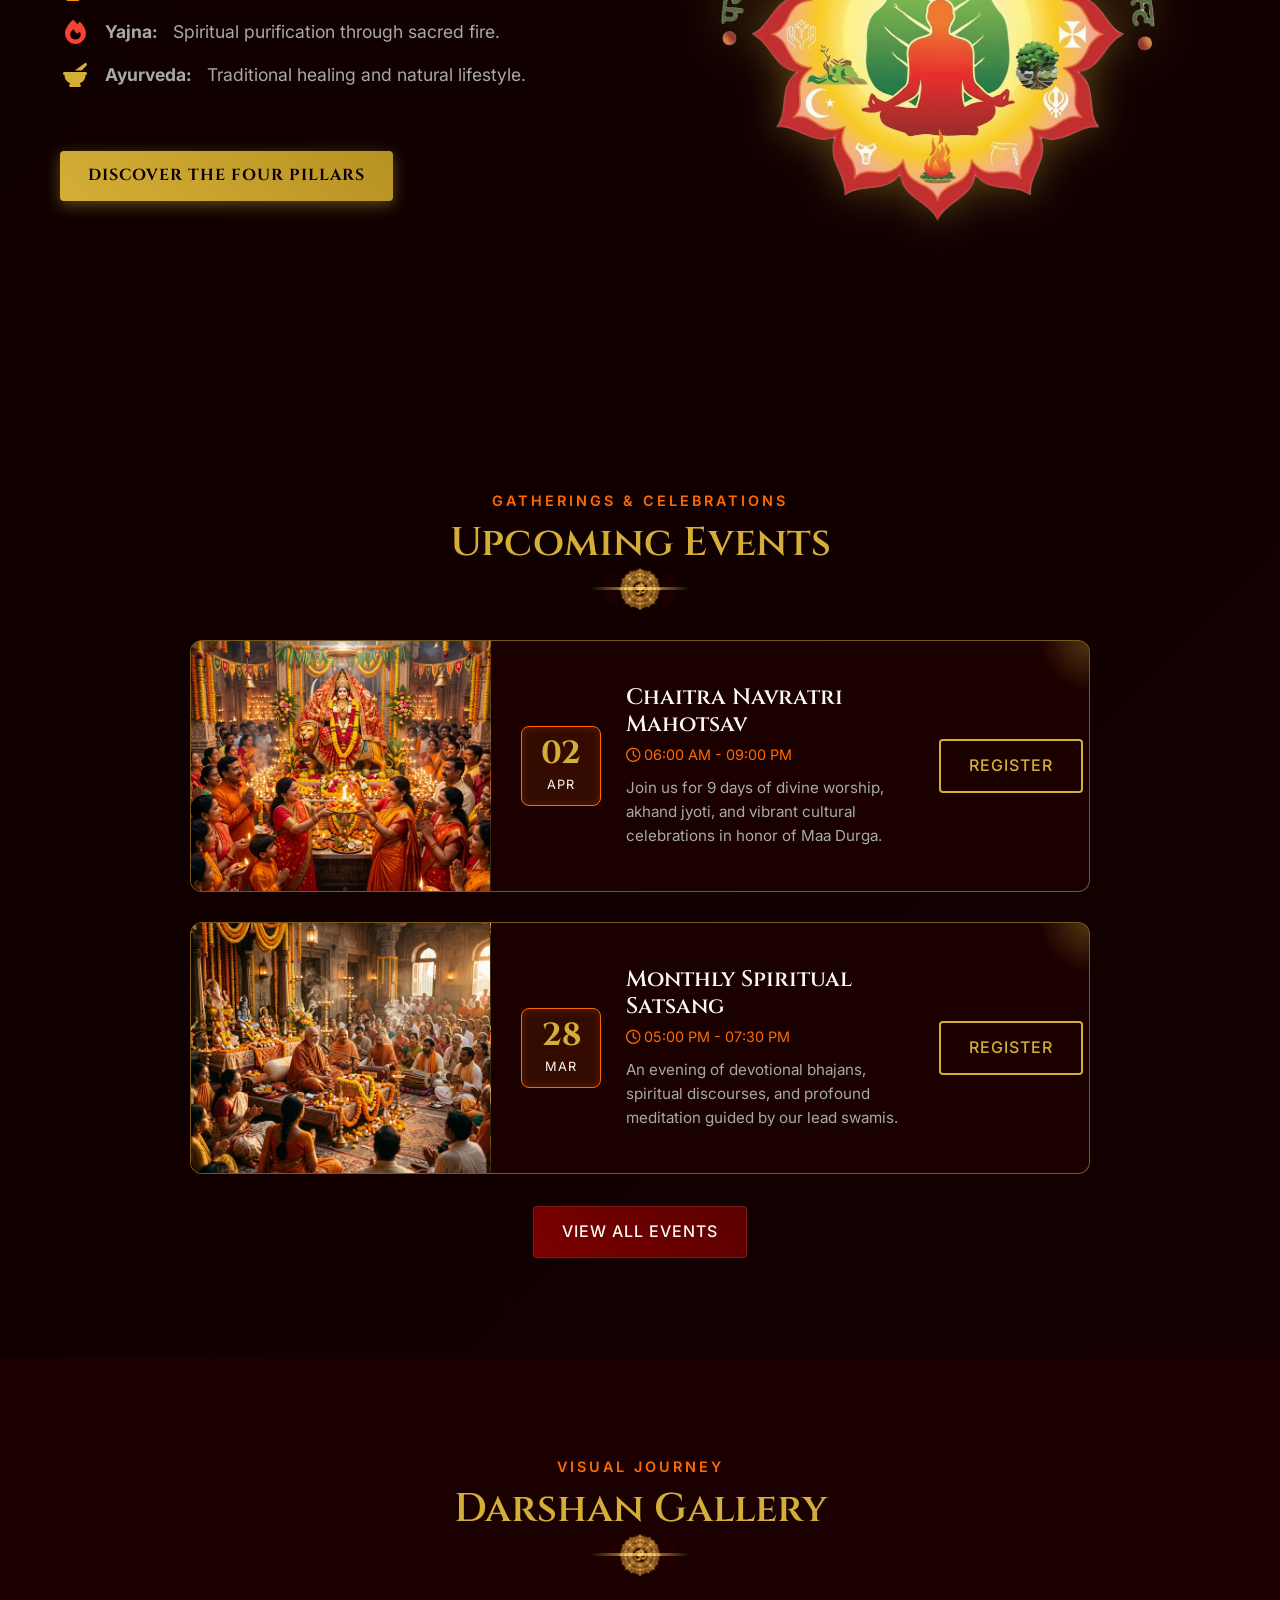
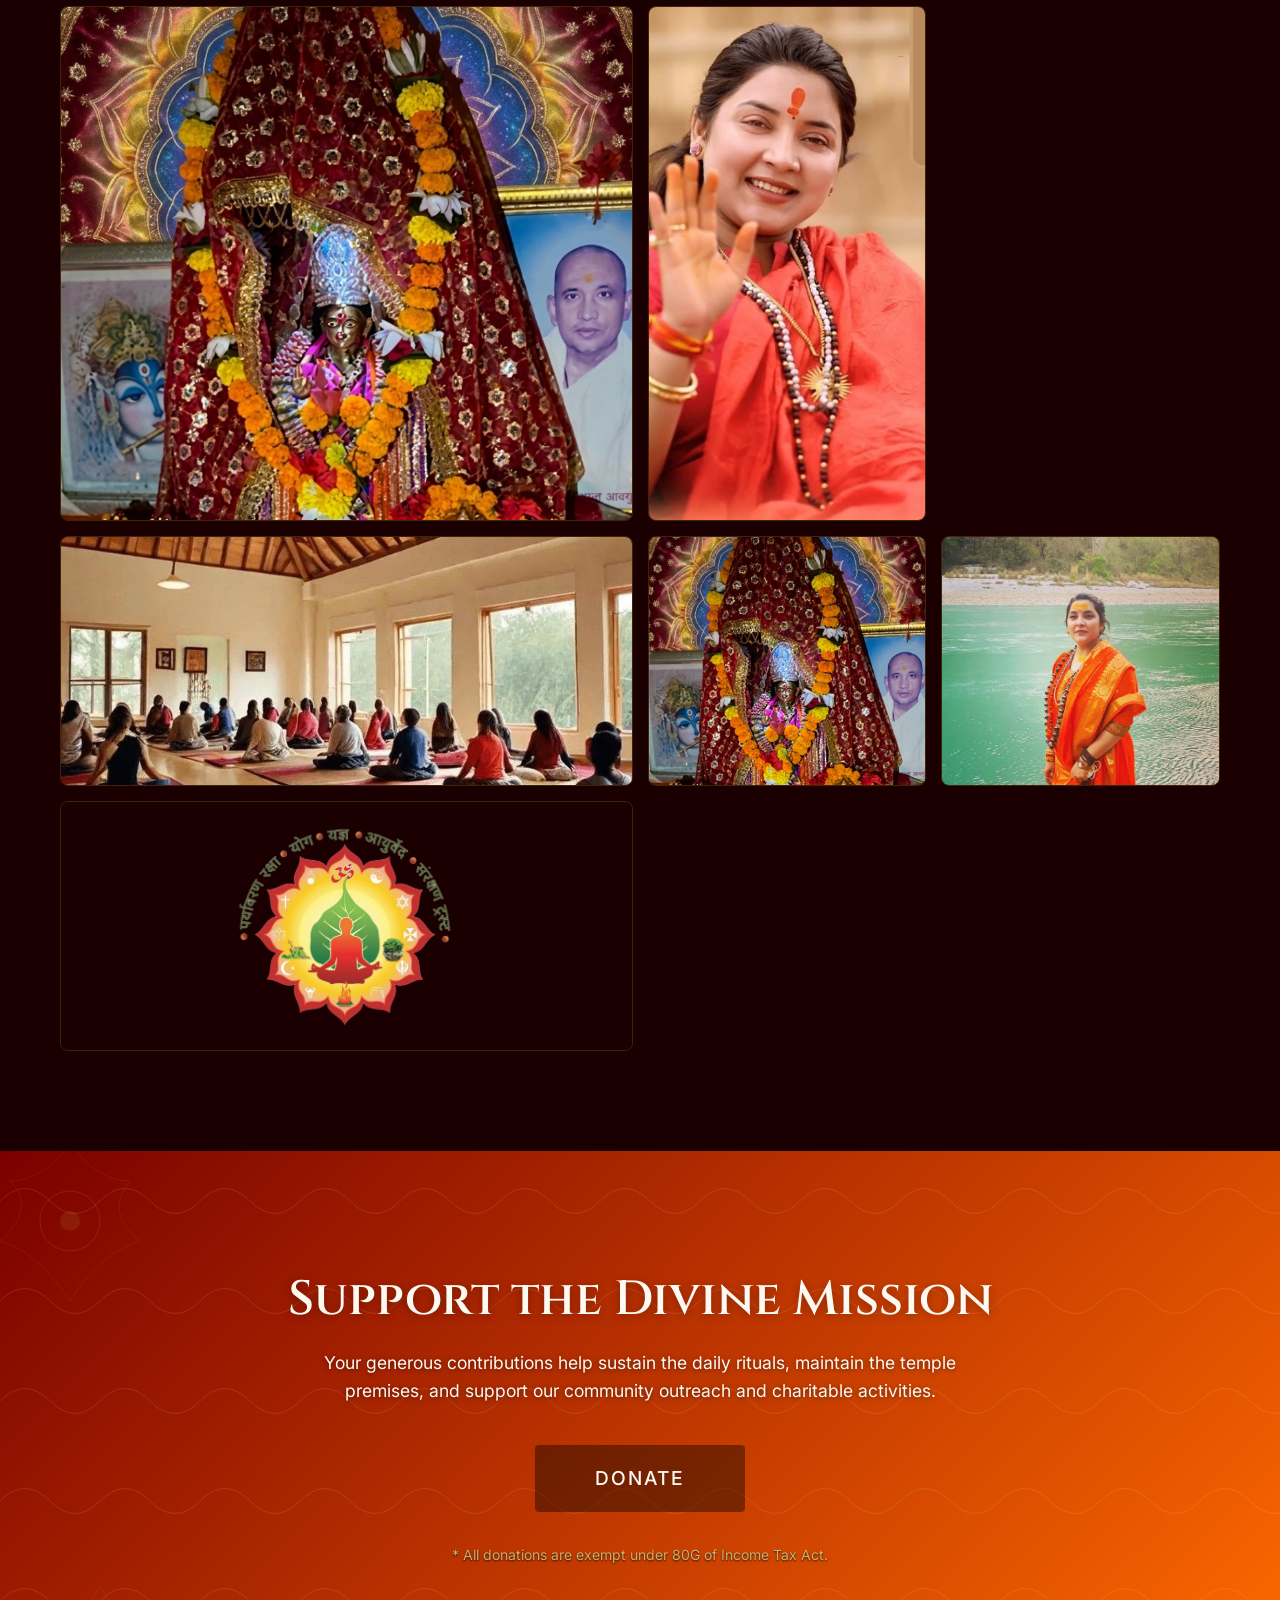
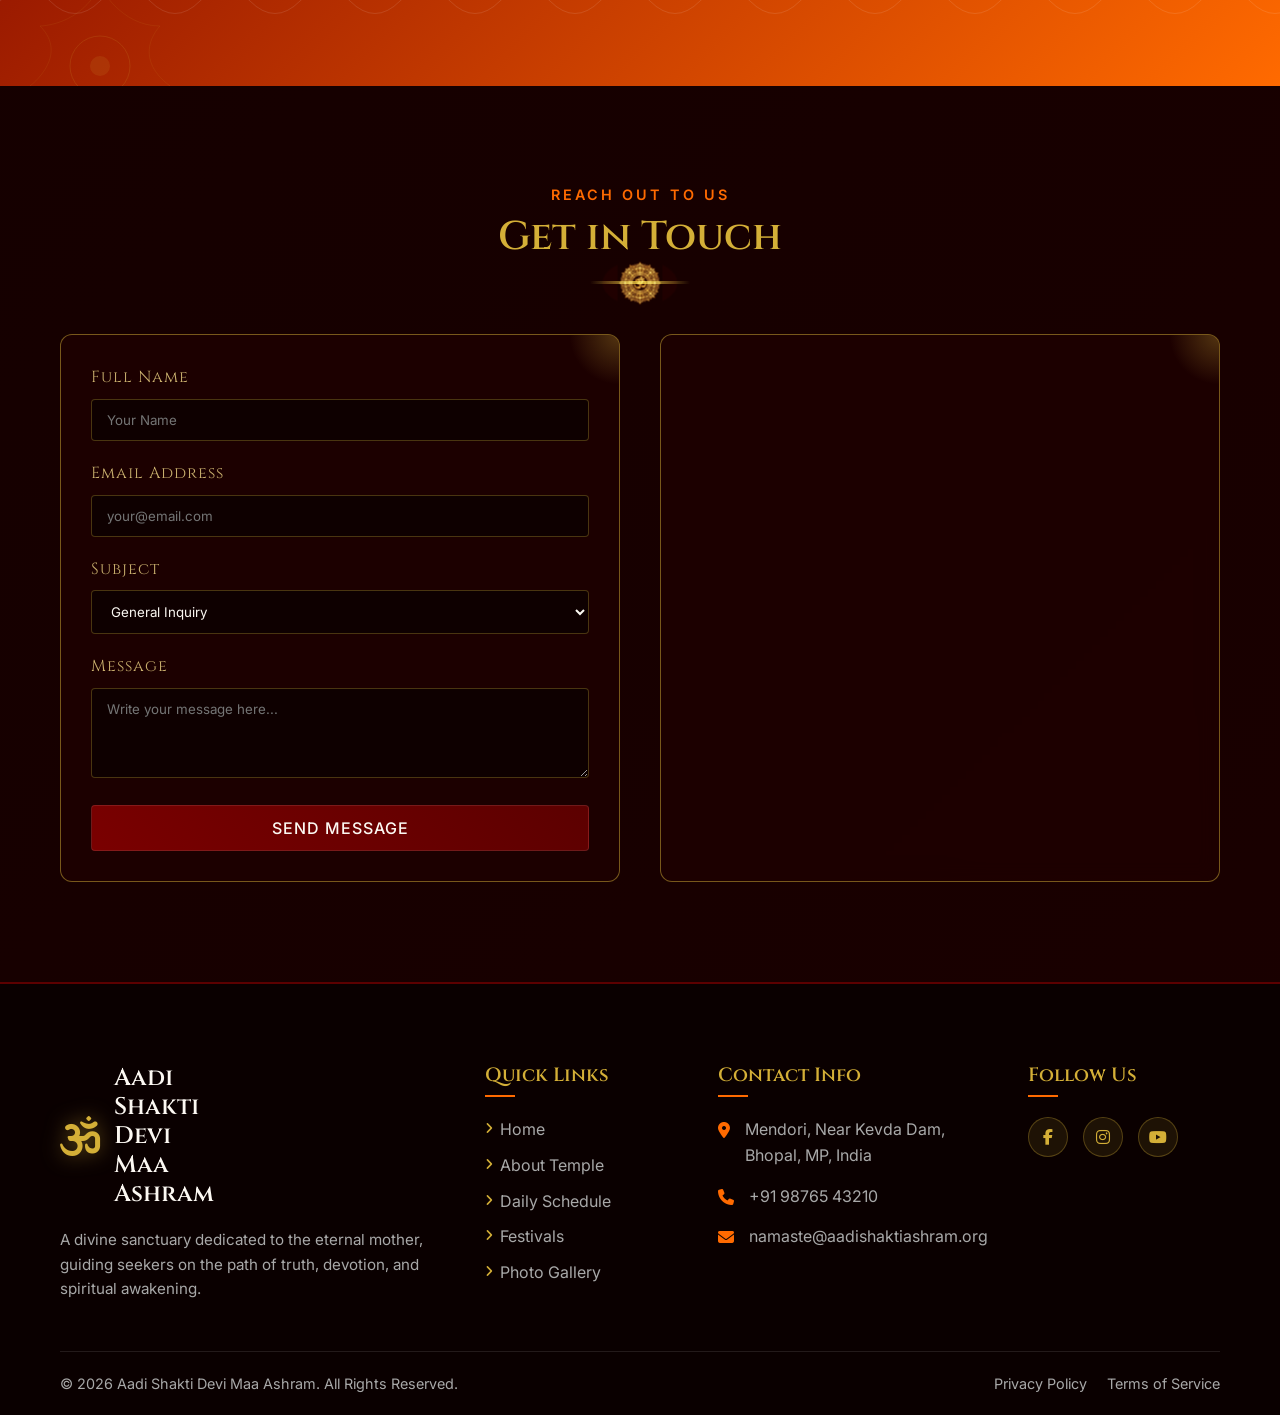
==== commit 1331a056: "Add generated event images, rebuild events.html, fix date box overlap" ====
--- a/index.html
+++ b/index.html
@@ -260,7 +260,7 @@
                 <!-- Event 1 -->
                 <div class="event-card luxury-card horizontal-card" data-aos="fade-up">
                     <div class="event-image"
-                        style="background-image: url('assets/navratri_event.jpg'); background-size: cover; background-position: center;">
+                        style="background-image: url('assets/navratri_festival.png'); background-size: cover; background-position: center;">
                     </div>
                     <div class="event-details">
                         <div class="event-date">
@@ -283,7 +283,7 @@
                 <!-- Event 2 -->
                 <div class="event-card luxury-card horizontal-card" data-aos="fade-up" data-aos-delay="100">
                     <div class="event-image"
-                        style="background-image: url('assets/visit_ashram.jpg'); background-size: cover; background-position: center;">
+                        style="background-image: url('assets/satsang_meditation.png'); background-size: cover; background-position: center;">
                     </div>
                     <div class="event-details">
                         <div class="event-date">
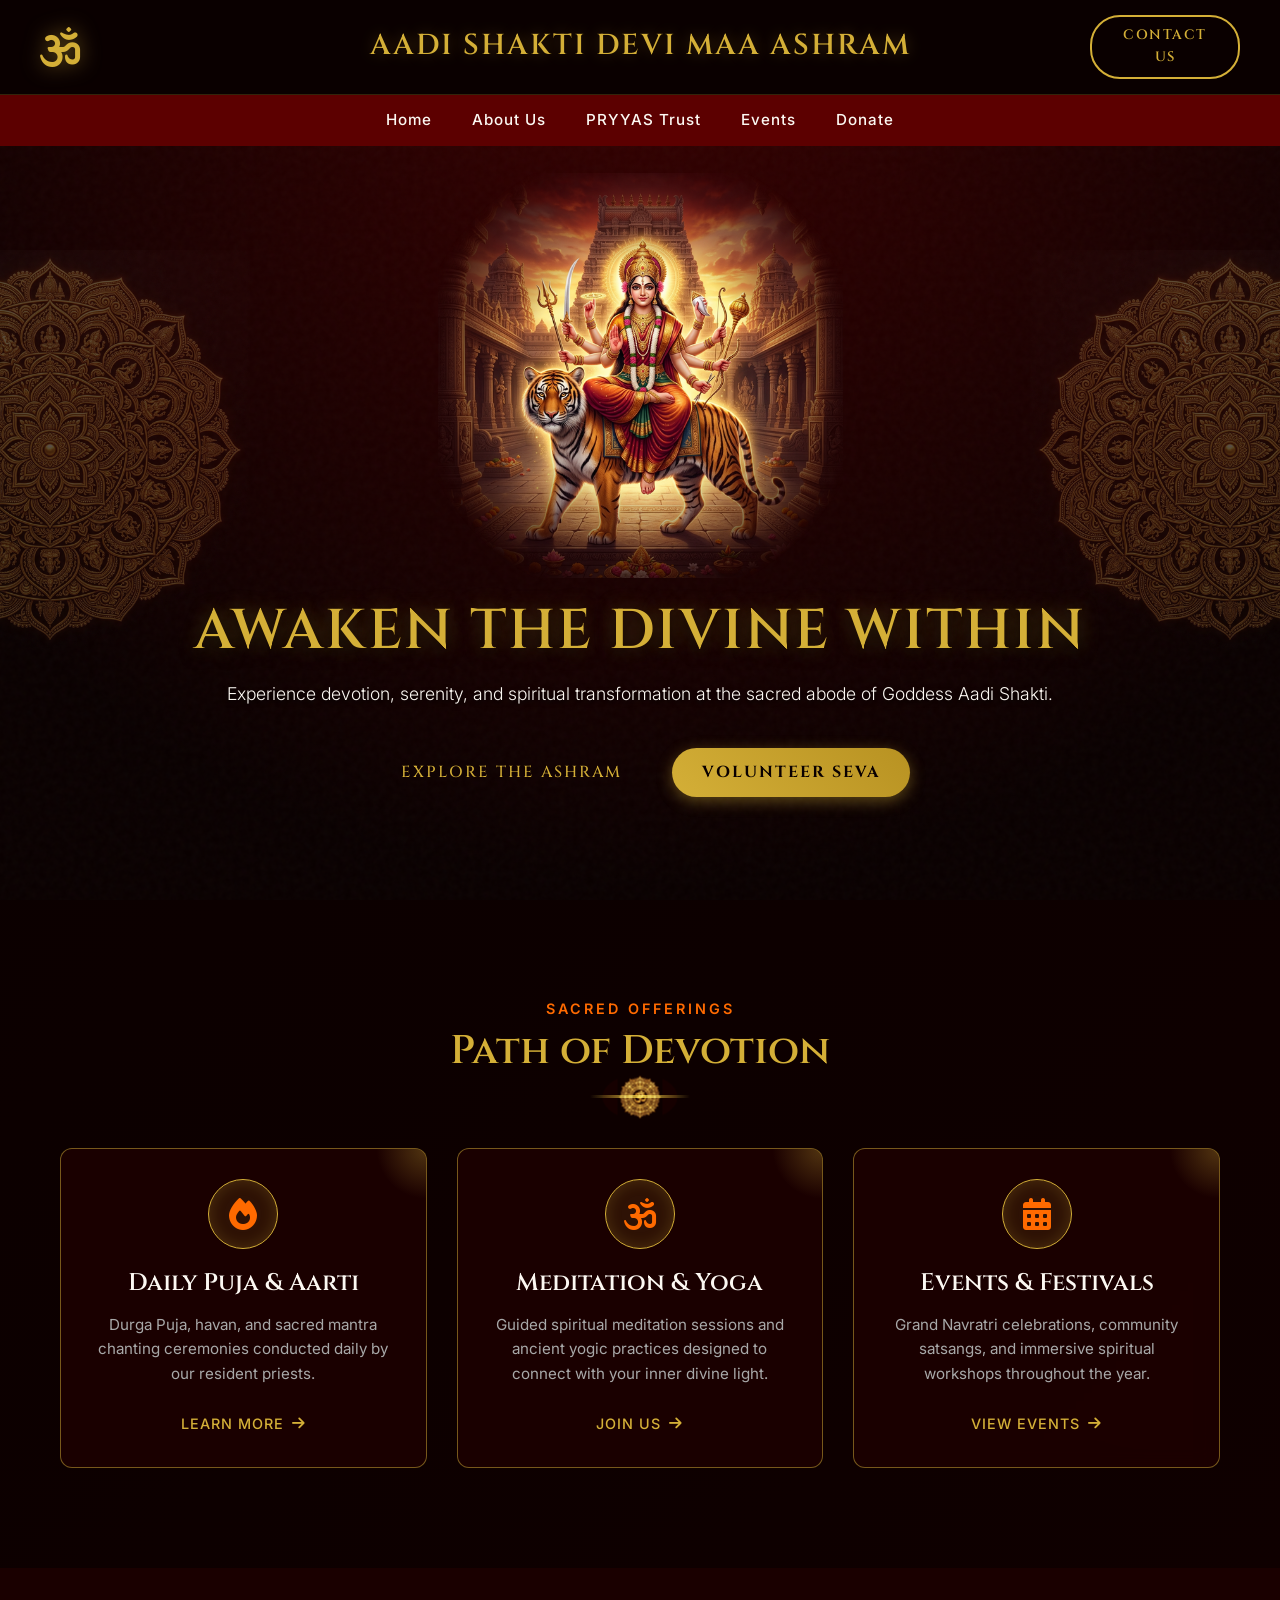
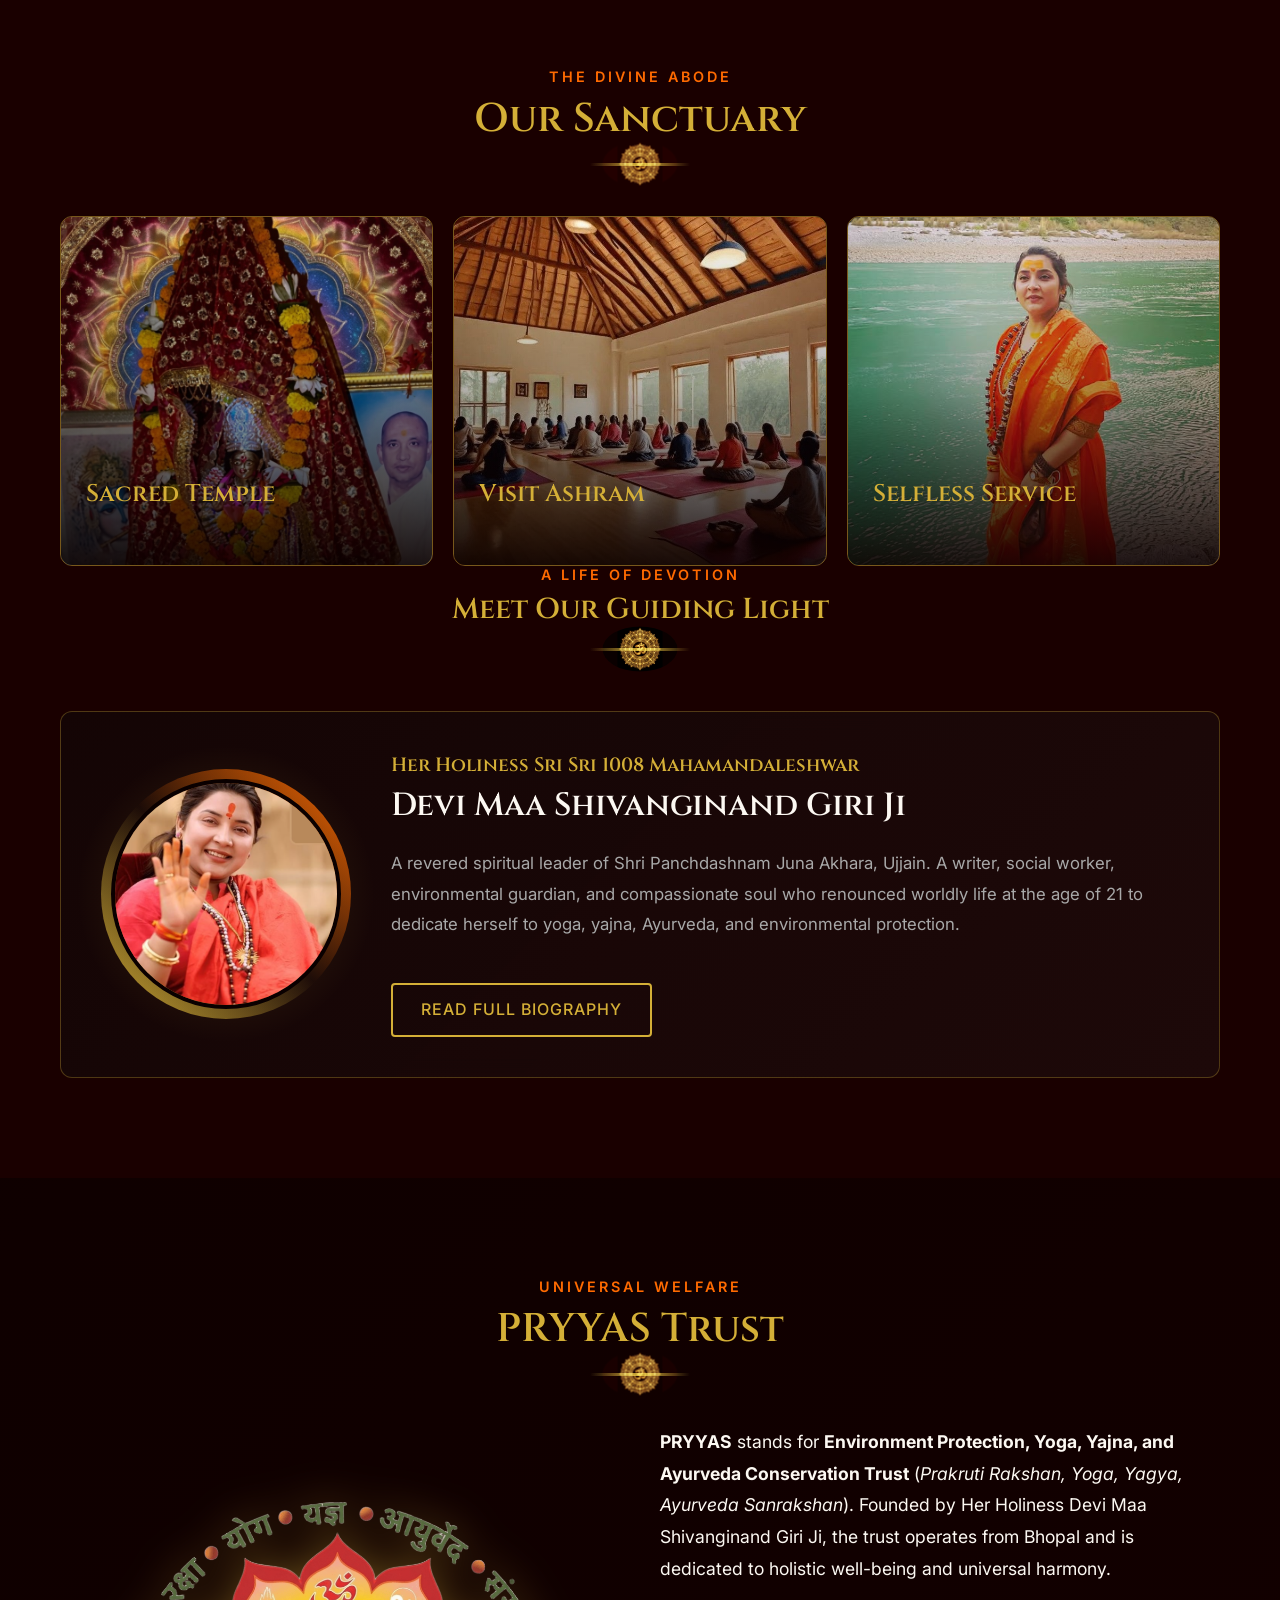
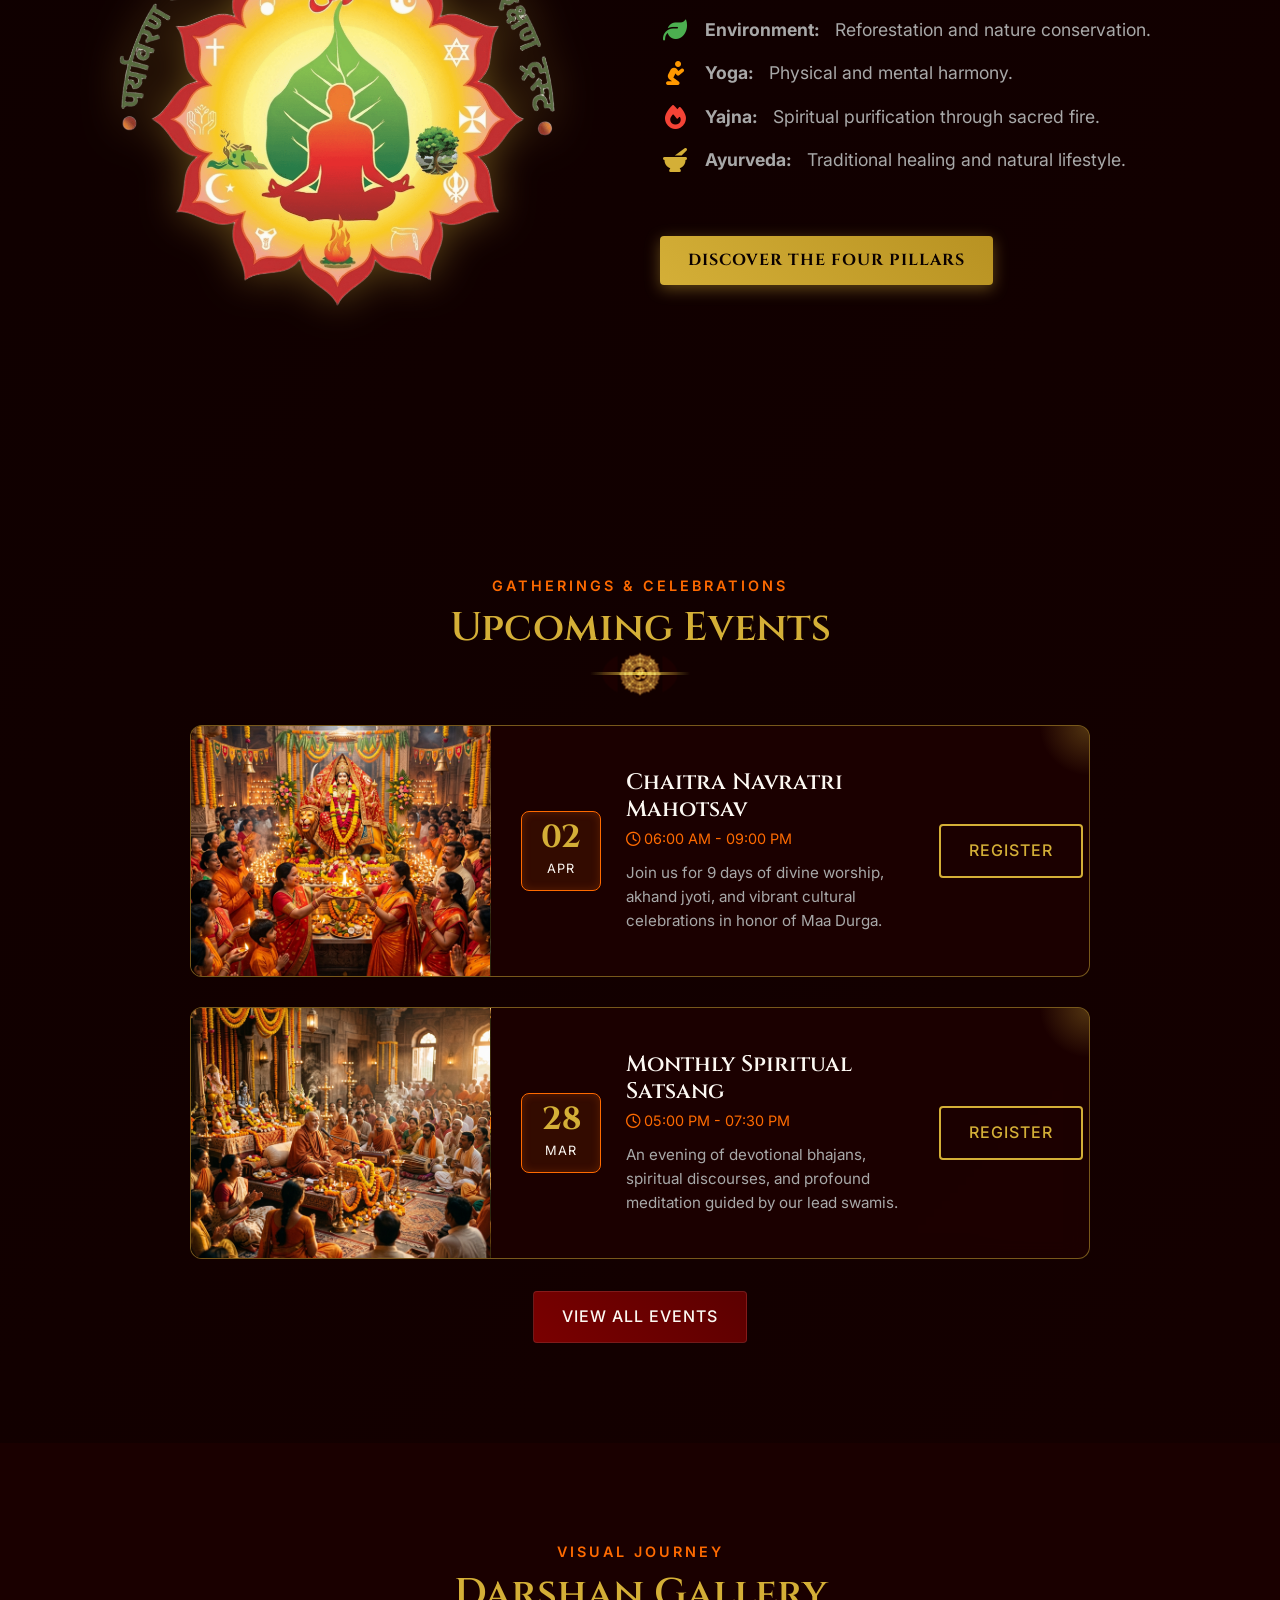
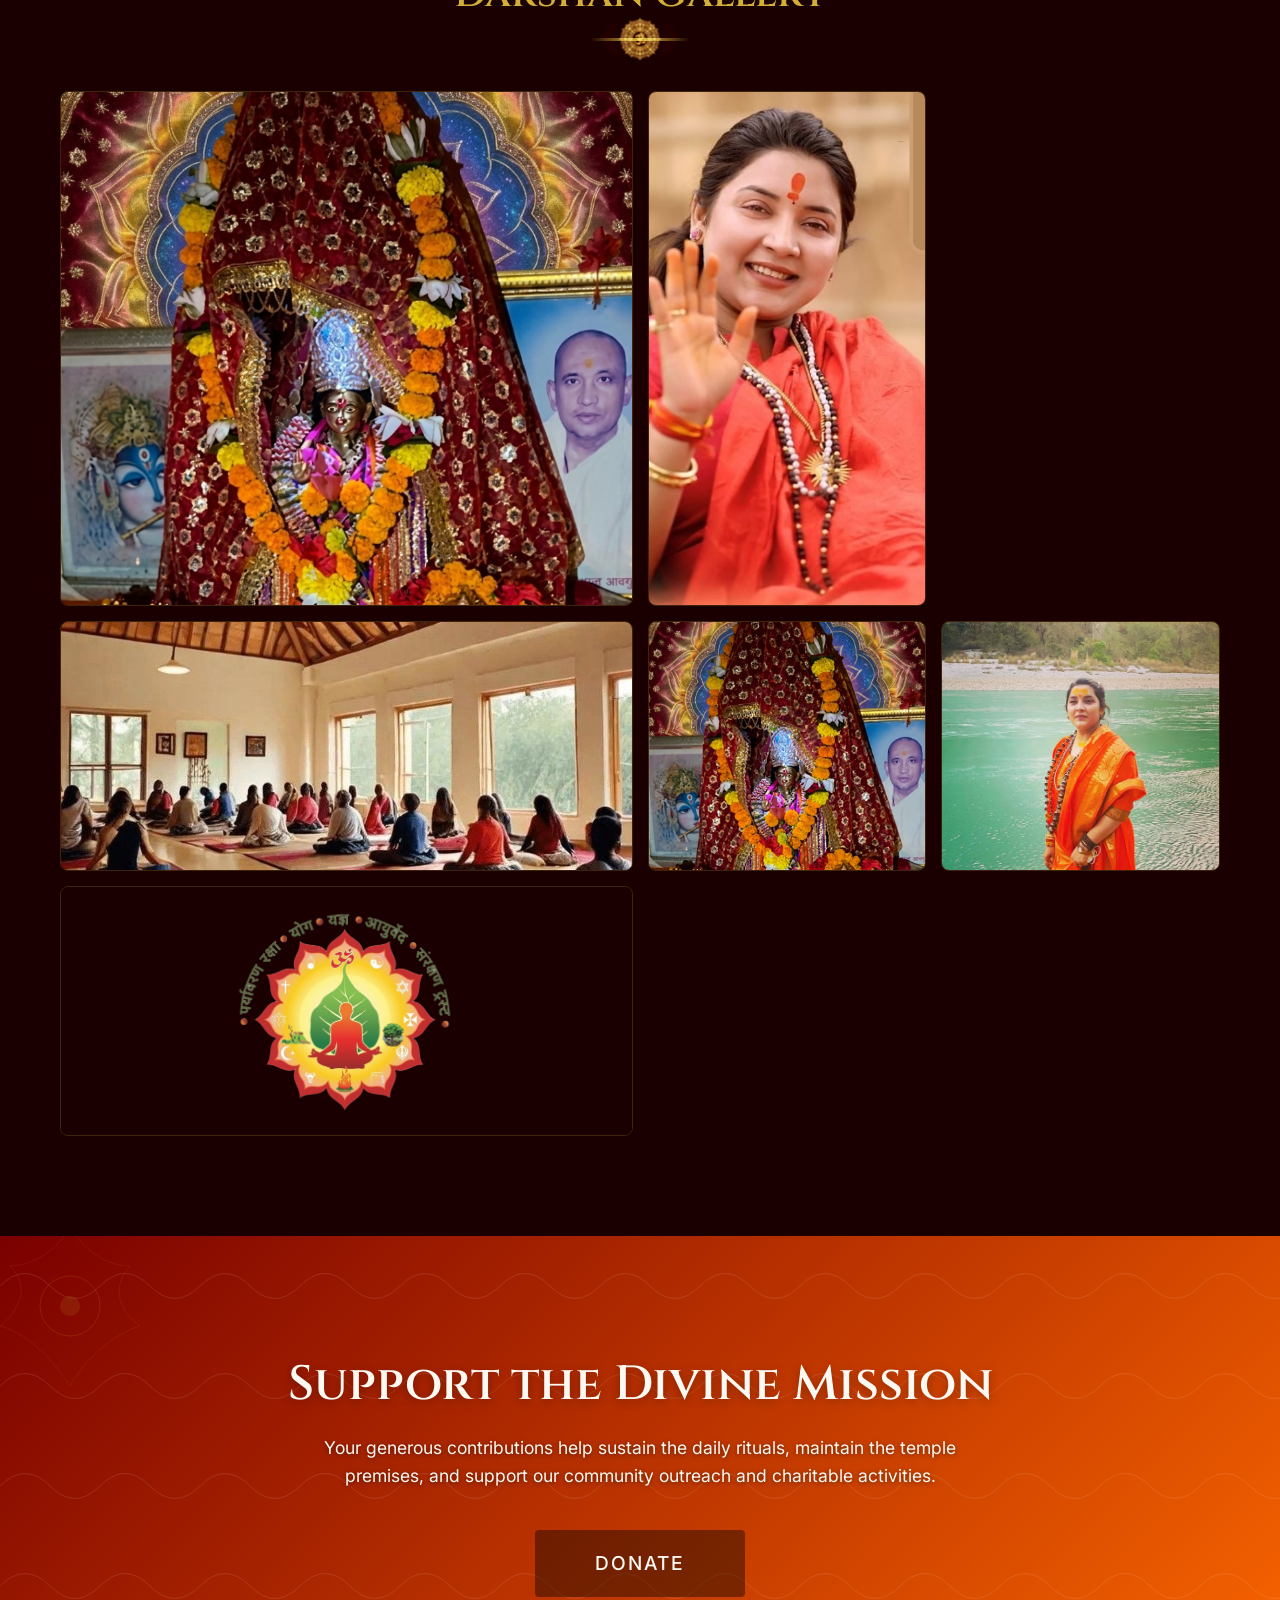
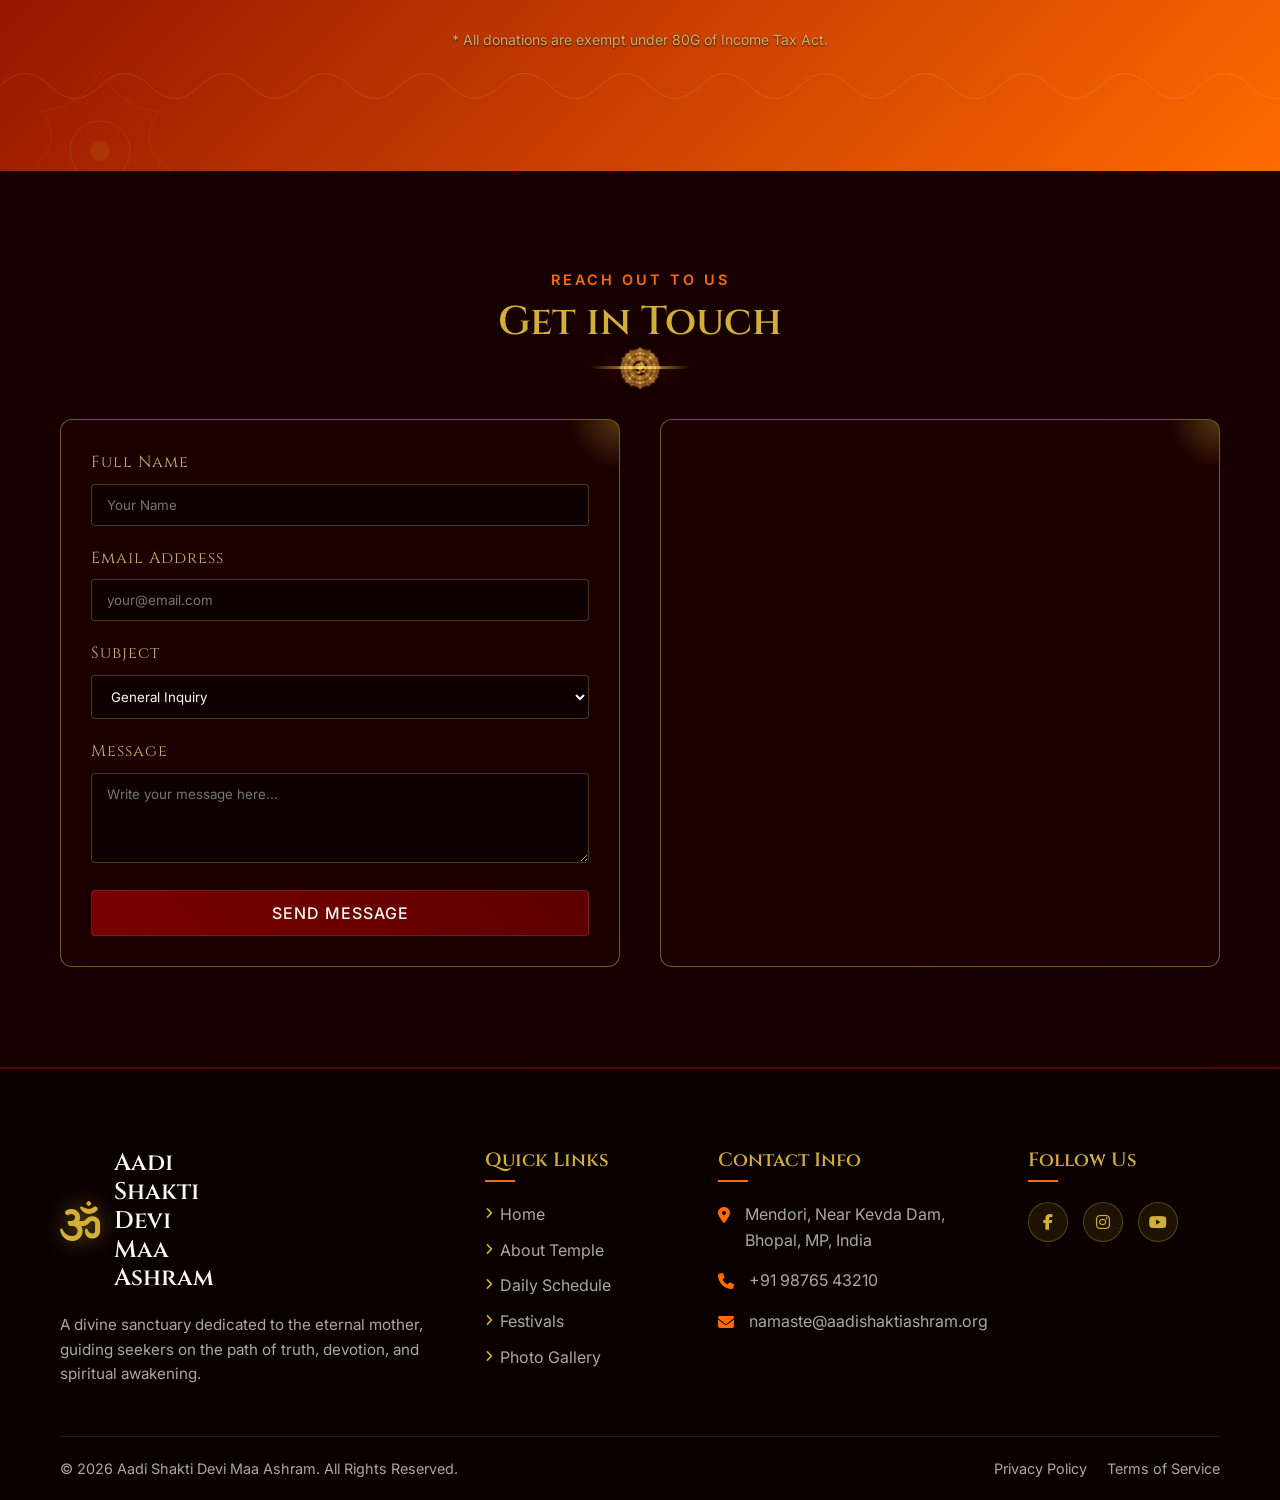
==== commit 8496025e: "Fix events page images/overlap, founder heading, PRYYAS logo mobile first, VOLUNTEER SEVA link, Back" ====
--- a/index.html
+++ b/index.html
@@ -91,7 +91,7 @@
 
                 <div class="hero-buttons animate-fade-in-up delay-3">
                     <a href="#about" class="btn btn-gold rounded-btn">EXPLORE THE ASHRAM</a>
-                    <a href="#seva" class="btn btn-gold-filled rounded-btn">VOLUNTEER SEVA</a>
+                    <a href="#contact" class="btn btn-gold-filled rounded-btn">VOLUNTEER SEVA</a>
                 </div>
             </div>
         </div>
@@ -188,7 +188,12 @@
             </div>
 
             <!-- Founder Profile Snippet -->
-            <div class="founder-snippet luxury-card mt-5" data-aos="fade-up">
+            <div class="section-header text-center mt-5" data-aos="fade-up">
+                <h3 class="section-subtitle">A Life of Devotion</h3>
+                <h2 class="section-title" style="font-size:1.8rem;">Meet Our Guiding Light</h2>
+                <div class="ornament-divider"></div>
+            </div>
+            <div class="founder-snippet luxury-card mt-4" data-aos="fade-up">
                 <div class="founder-grid">
                     <div class="founder-image-wrapper">
                         <img src="assets/founder1.png" alt="Devi Maa Shivanginand Giriji" class="founder-img-circle">
@@ -219,8 +224,8 @@
                 <div class="ornament-divider"></div>
             </div>
 
-            <div class="grid-2-col align-items-center mt-5">
-                <div class="pryyas-intro-text" data-aos="fade-right">
+            <div class="grid-2-col align-items-center mt-5 pryyas-grid">
+                <div class="pryyas-intro-text" data-aos="fade-right" style="order:2;">
                     <p class="mb-4 text-gray" style="font-size: 1.1rem; line-height: 1.8;">
                         <strong>PRYYAS</strong> stands for <strong> Environment Protection, Yoga, Yajna, and Ayurveda
                             Conservation Trust</strong>
@@ -240,7 +245,7 @@
                     </ul>
                     <a href="pryyas.html" class="btn btn-gold-filled mt-4">Discover the Four Pillars</a>
                 </div>
-                <div class="pryyas-logo-wrapper text-center" data-aos="fade-left">
+                <div class="pryyas-logo-wrapper text-center" data-aos="fade-left" style="order:1;">
                     <img src="assets/pryyas_logo.png" alt="PRYYAS Trust Logo" class="pryyas-logo-img">
                 </div>
             </div>
--- a/styles.css
+++ b/styles.css
@@ -942,6 +942,28 @@
     animation: float 6s ease-in-out infinite;
 }
 
+/* On mobile: logo appears first (top), text below */
+@media (max-width: 768px) {
+    .pryyas-grid {
+        display: flex;
+        flex-direction: column;
+    }
+
+    .pryyas-grid .pryyas-logo-wrapper {
+        order: 1;
+        text-align: center;
+    }
+
+    .pryyas-grid .pryyas-intro-text {
+        order: 2;
+    }
+
+    .pryyas-logo-img {
+        max-width: 220px;
+        margin: 0 auto;
+    }
+}
+
 .pillar-list {
     list-style: none;
     padding: 0;
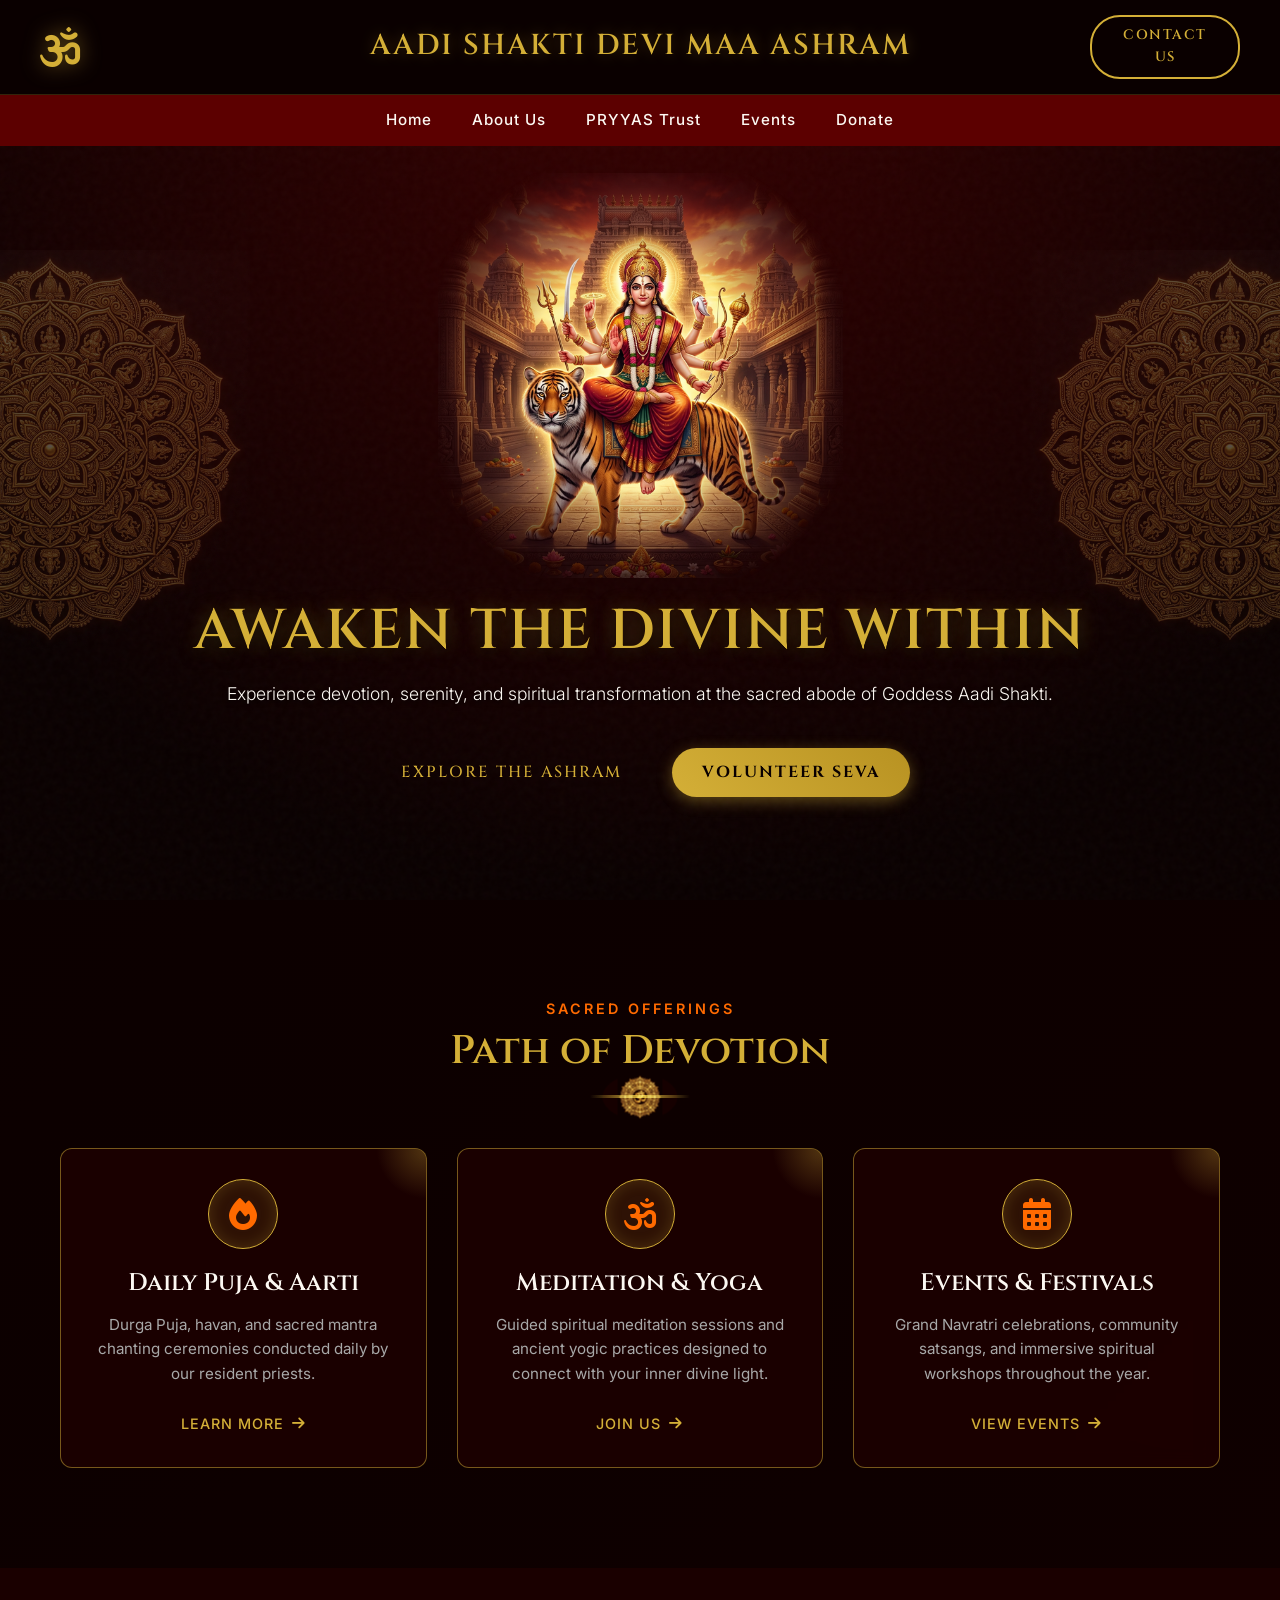
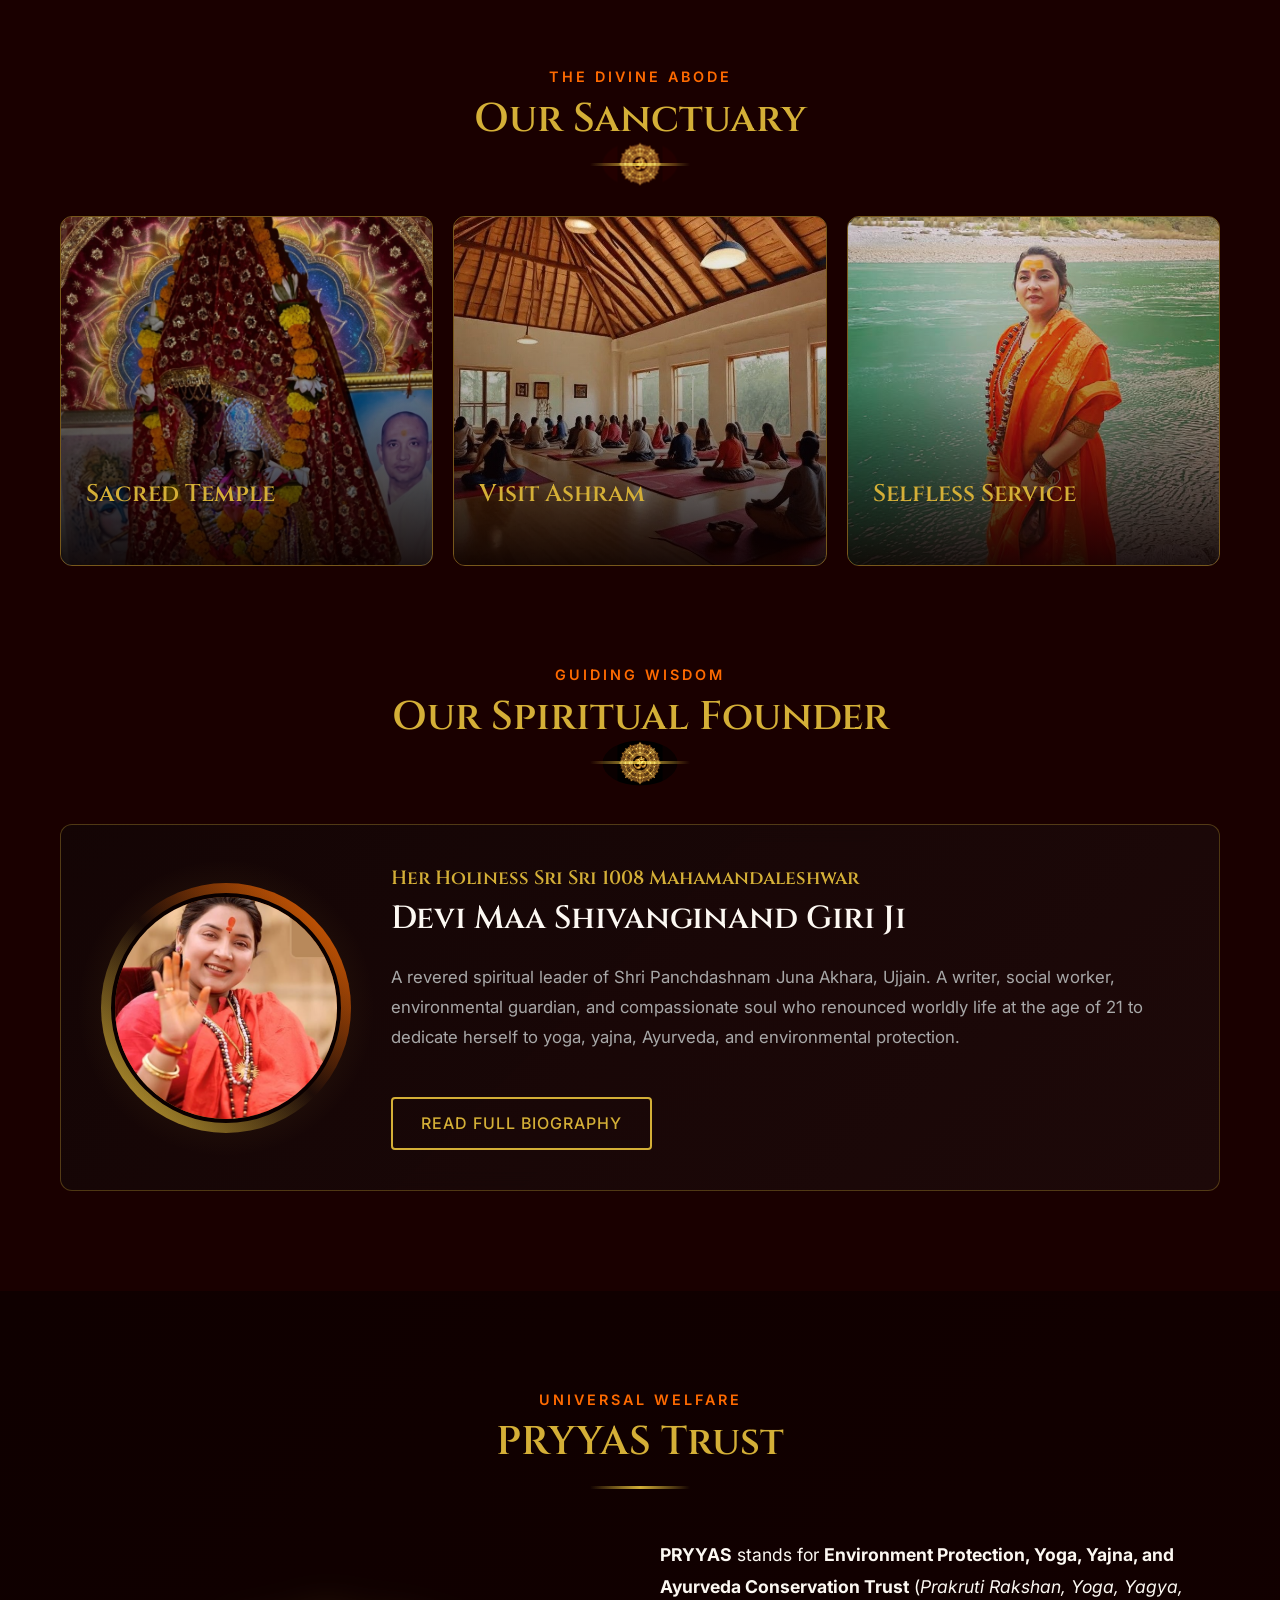
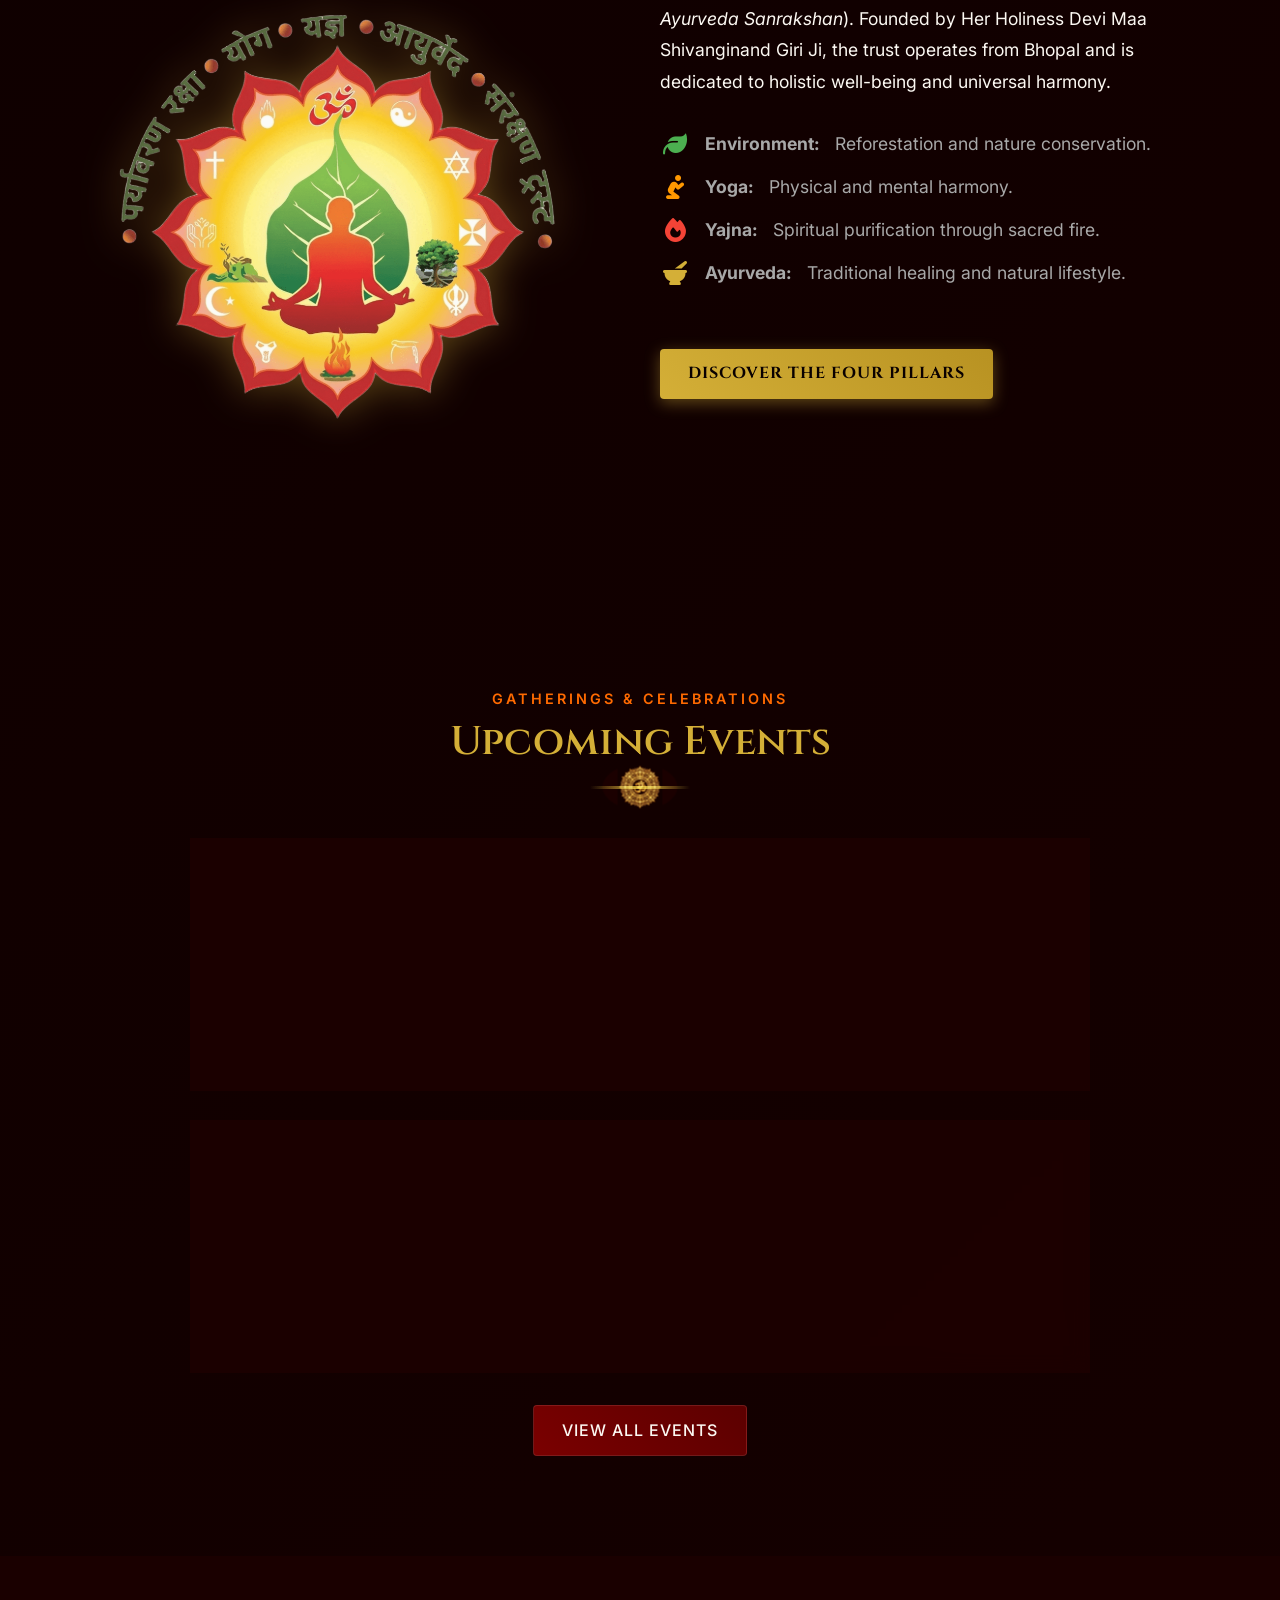
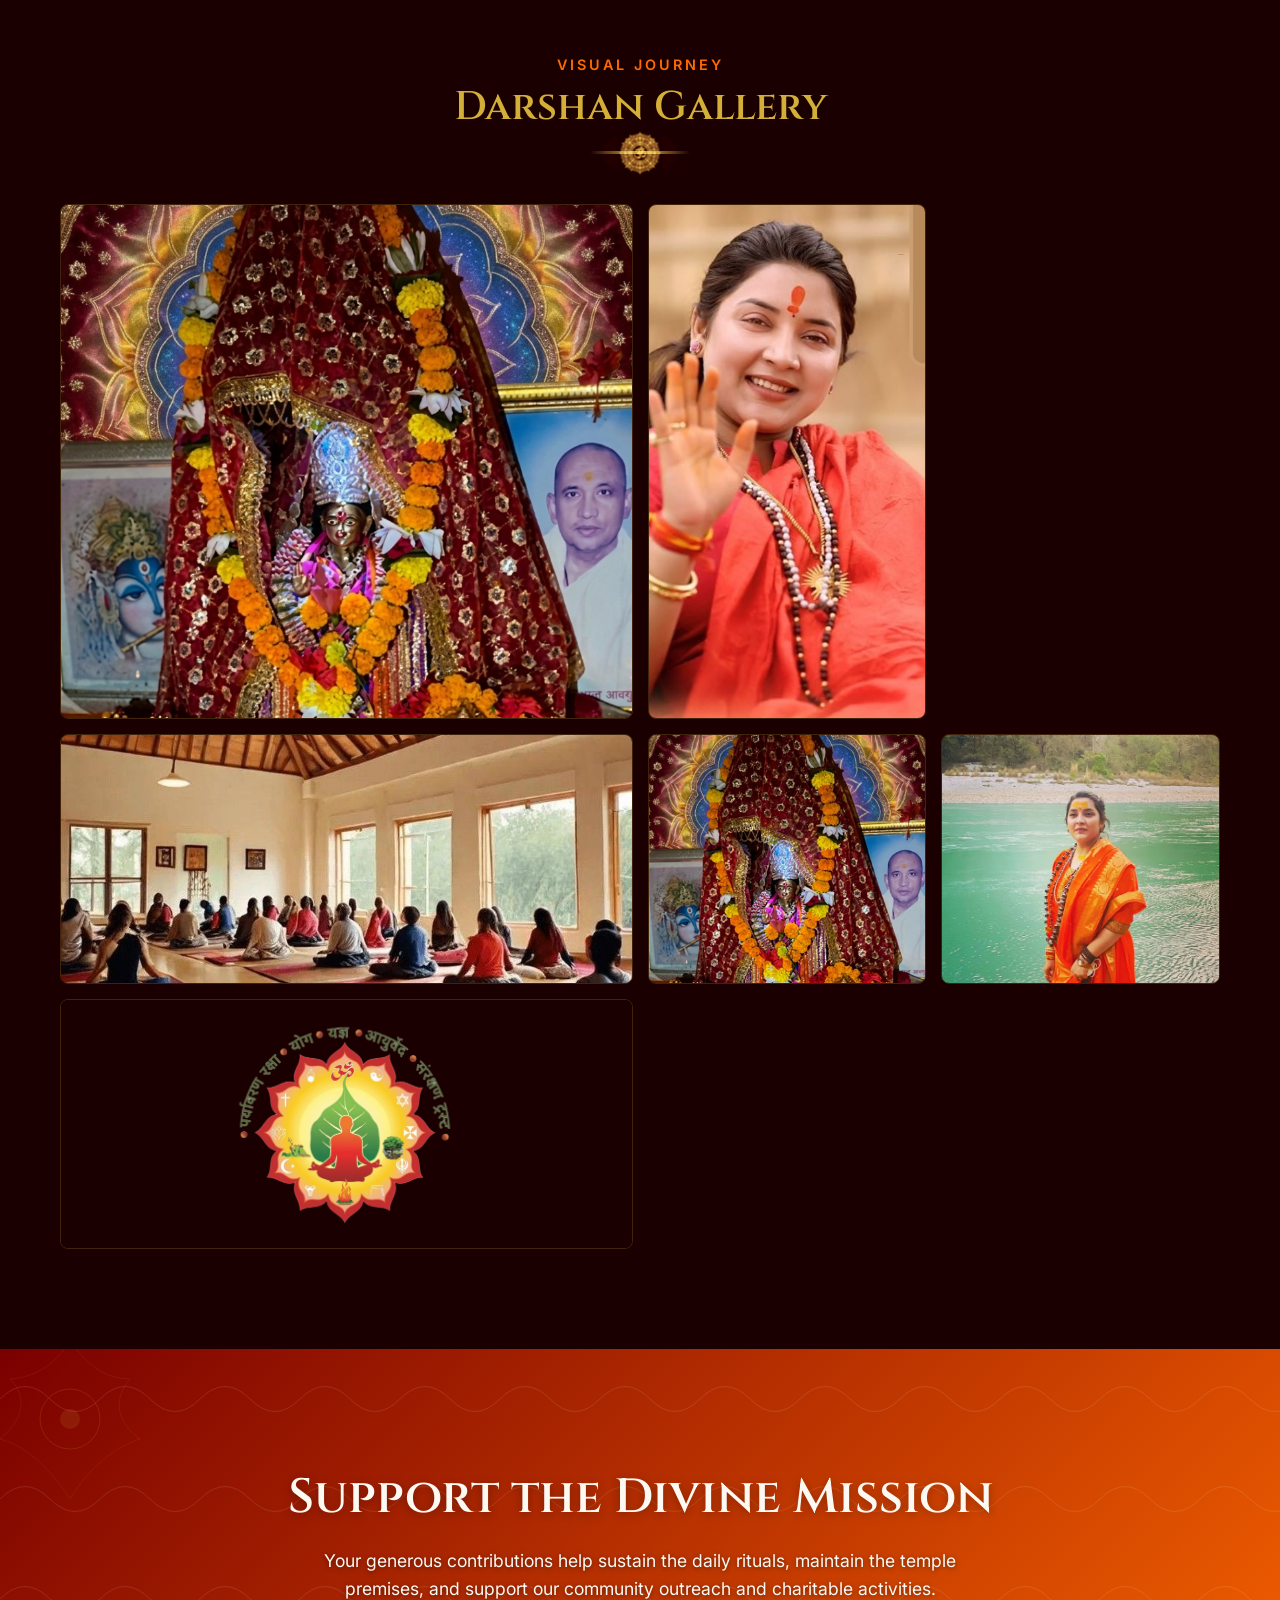
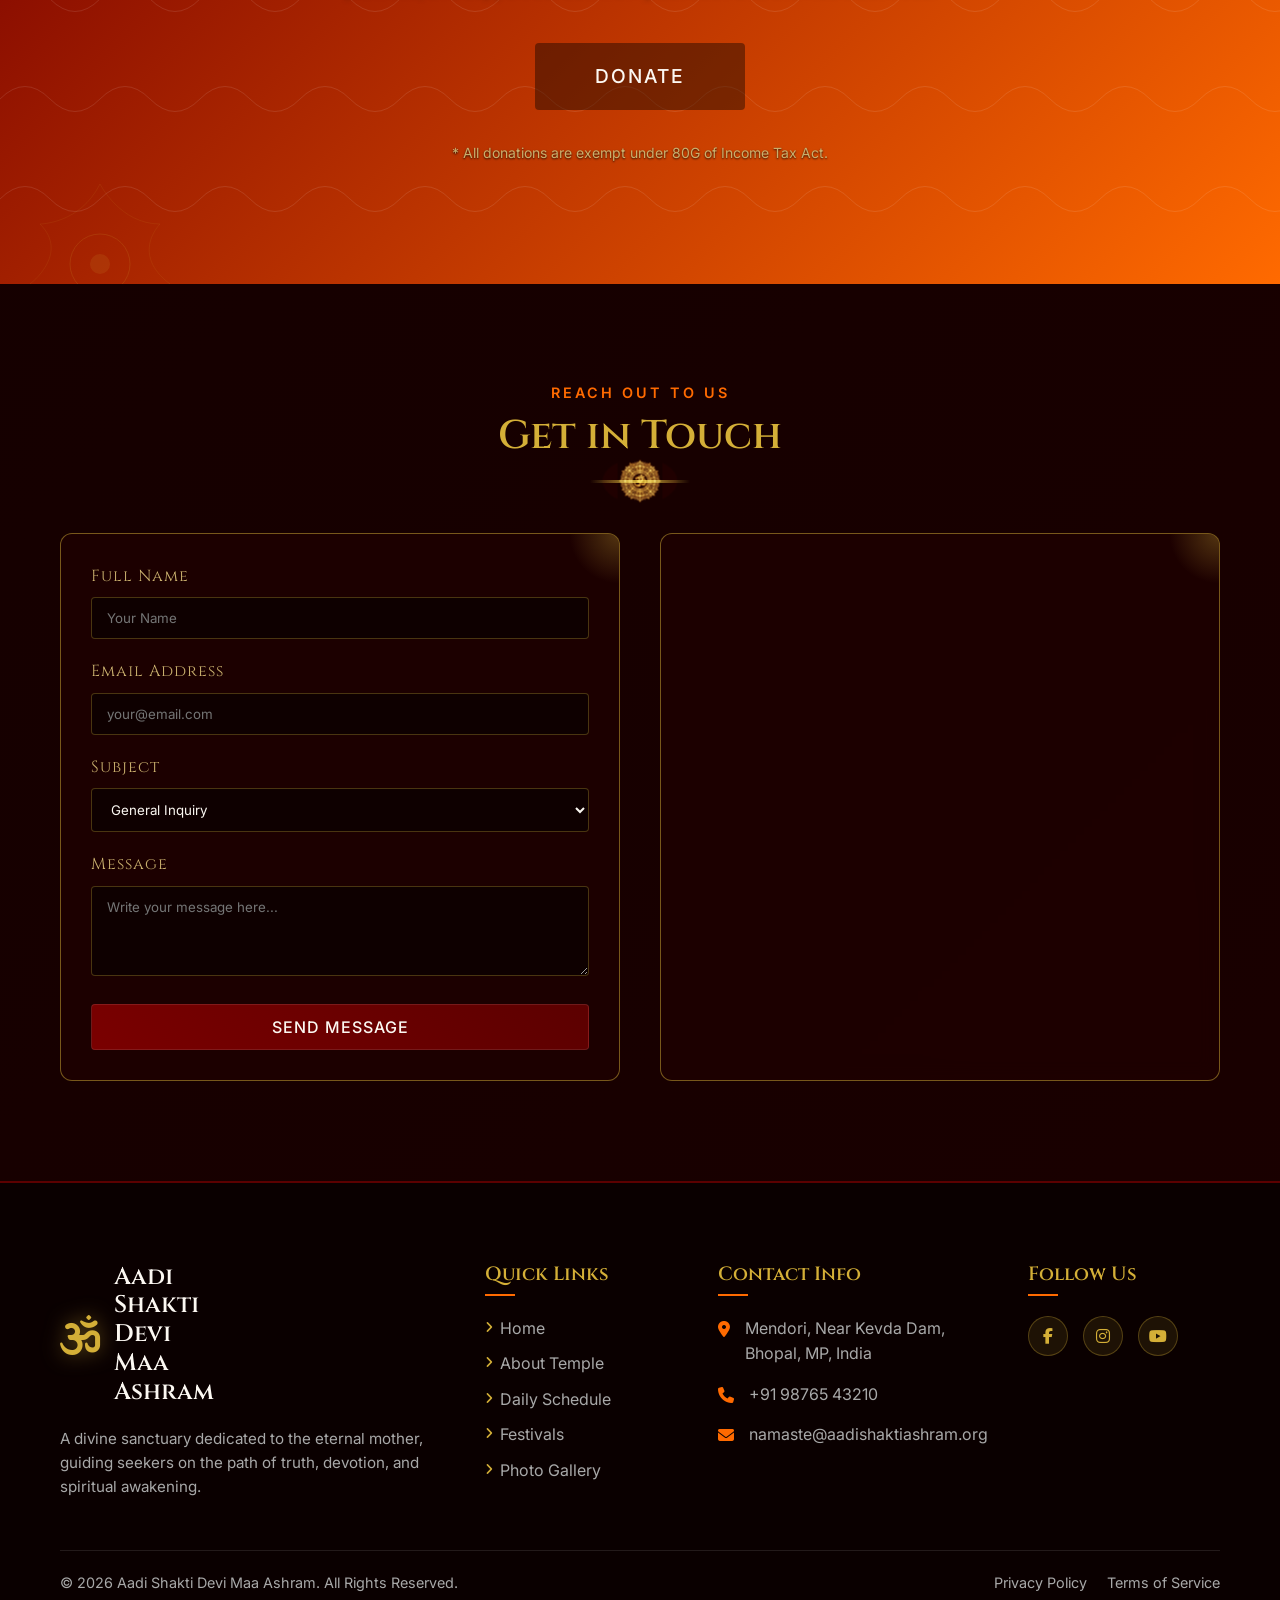
==== commit 35dd1af9: "Fix founder header spacing and resolve duplicate back button text with CSS priority" ====
--- a/index.html
+++ b/index.html
@@ -188,12 +188,12 @@
             </div>
 
             <!-- Founder Profile Snippet -->
-            <div class="section-header text-center mt-5" data-aos="fade-up">
-                <h3 class="section-subtitle">A Life of Devotion</h3>
-                <h2 class="section-title" style="font-size:1.8rem;">Meet Our Guiding Light</h2>
-                <div class="ornament-divider"></div>
-            </div>
-            <div class="founder-snippet luxury-card mt-4" data-aos="fade-up">
+            <div class="section-header text-center mt-section" data-aos="fade-up">
+                <h3 class="section-subtitle">Guiding Wisdom</h3>
+                <h2 class="section-title">Our Spiritual Founder</h2>
+                <div class="ornament-divider"></div>
+            </div>
+            <div class="founder-snippet luxury-card mt-5" data-aos="fade-up">
                 <div class="founder-grid">
                     <div class="founder-image-wrapper">
                         <img src="assets/founder1.png" alt="Devi Maa Shivanginand Giriji" class="founder-img-circle">
@@ -225,7 +225,11 @@
             </div>
 
             <div class="grid-2-col align-items-center mt-5 pryyas-grid">
-                <div class="pryyas-intro-text" data-aos="fade-right" style="order:2;">
+                <!-- Logo Wrapper FIRST for correct mobile priority -->
+                <div class="pryyas-logo-wrapper text-center" data-aos="fade-left">
+                    <img src="assets/pryyas_logo.png" alt="PRYYAS Trust Logo" class="pryyas-logo-img">
+                </div>
+                <div class="pryyas-intro-text" data-aos="fade-right">
                     <p class="mb-4 text-gray" style="font-size: 1.1rem; line-height: 1.8;">
                         <strong>PRYYAS</strong> stands for <strong> Environment Protection, Yoga, Yajna, and Ayurveda
                             Conservation Trust</strong>
@@ -245,9 +249,6 @@
                     </ul>
                     <a href="pryyas.html" class="btn btn-gold-filled mt-4">Discover the Four Pillars</a>
                 </div>
-                <div class="pryyas-logo-wrapper text-center" data-aos="fade-left" style="order:1;">
-                    <img src="assets/pryyas_logo.png" alt="PRYYAS Trust Logo" class="pryyas-logo-img">
-                </div>
             </div>
         </div>
     </section>
--- a/styles.css
+++ b/styles.css
@@ -942,25 +942,26 @@
     animation: float 6s ease-in-out infinite;
 }
 
-/* On mobile: logo appears first (top), text below */
+/* On mobile: logo appears first (top), text below - handled by HTML order now */
 @media (max-width: 768px) {
     .pryyas-grid {
         display: flex;
         flex-direction: column;
-    }
-
-    .pryyas-grid .pryyas-logo-wrapper {
-        order: 1;
+        align-items: center; /* Center logo and content */
         text-align: center;
     }
 
-    .pryyas-grid .pryyas-intro-text {
-        order: 2;
+    .pryyas-logo-wrapper {
+        margin-bottom: 20px;
     }
 
     .pryyas-logo-img {
-        max-width: 220px;
+        max-width: 180px; /* Slightly smaller on mobile as requested */
         margin: 0 auto;
+    }
+
+    .pillar-list li {
+        justify-content: center; /* Center list items on mobile */
     }
 }
 
@@ -1611,3 +1612,15 @@
         opacity: 0;
     }
 }
+/* Shorten back button text on mobile */
+.back-text-full { display: inline !important; }
+.back-text-short { display: none !important; }
+
+@media (max-width: 768px) {
+    .back-text-full { display: none !important; }
+    .back-text-short { display: inline !important; }
+}
+
+/* Margin utilities for sub-headers */
+.mt-6 { margin-top: 4rem !important; }
+.mt-section { margin-top: 100px !important; }
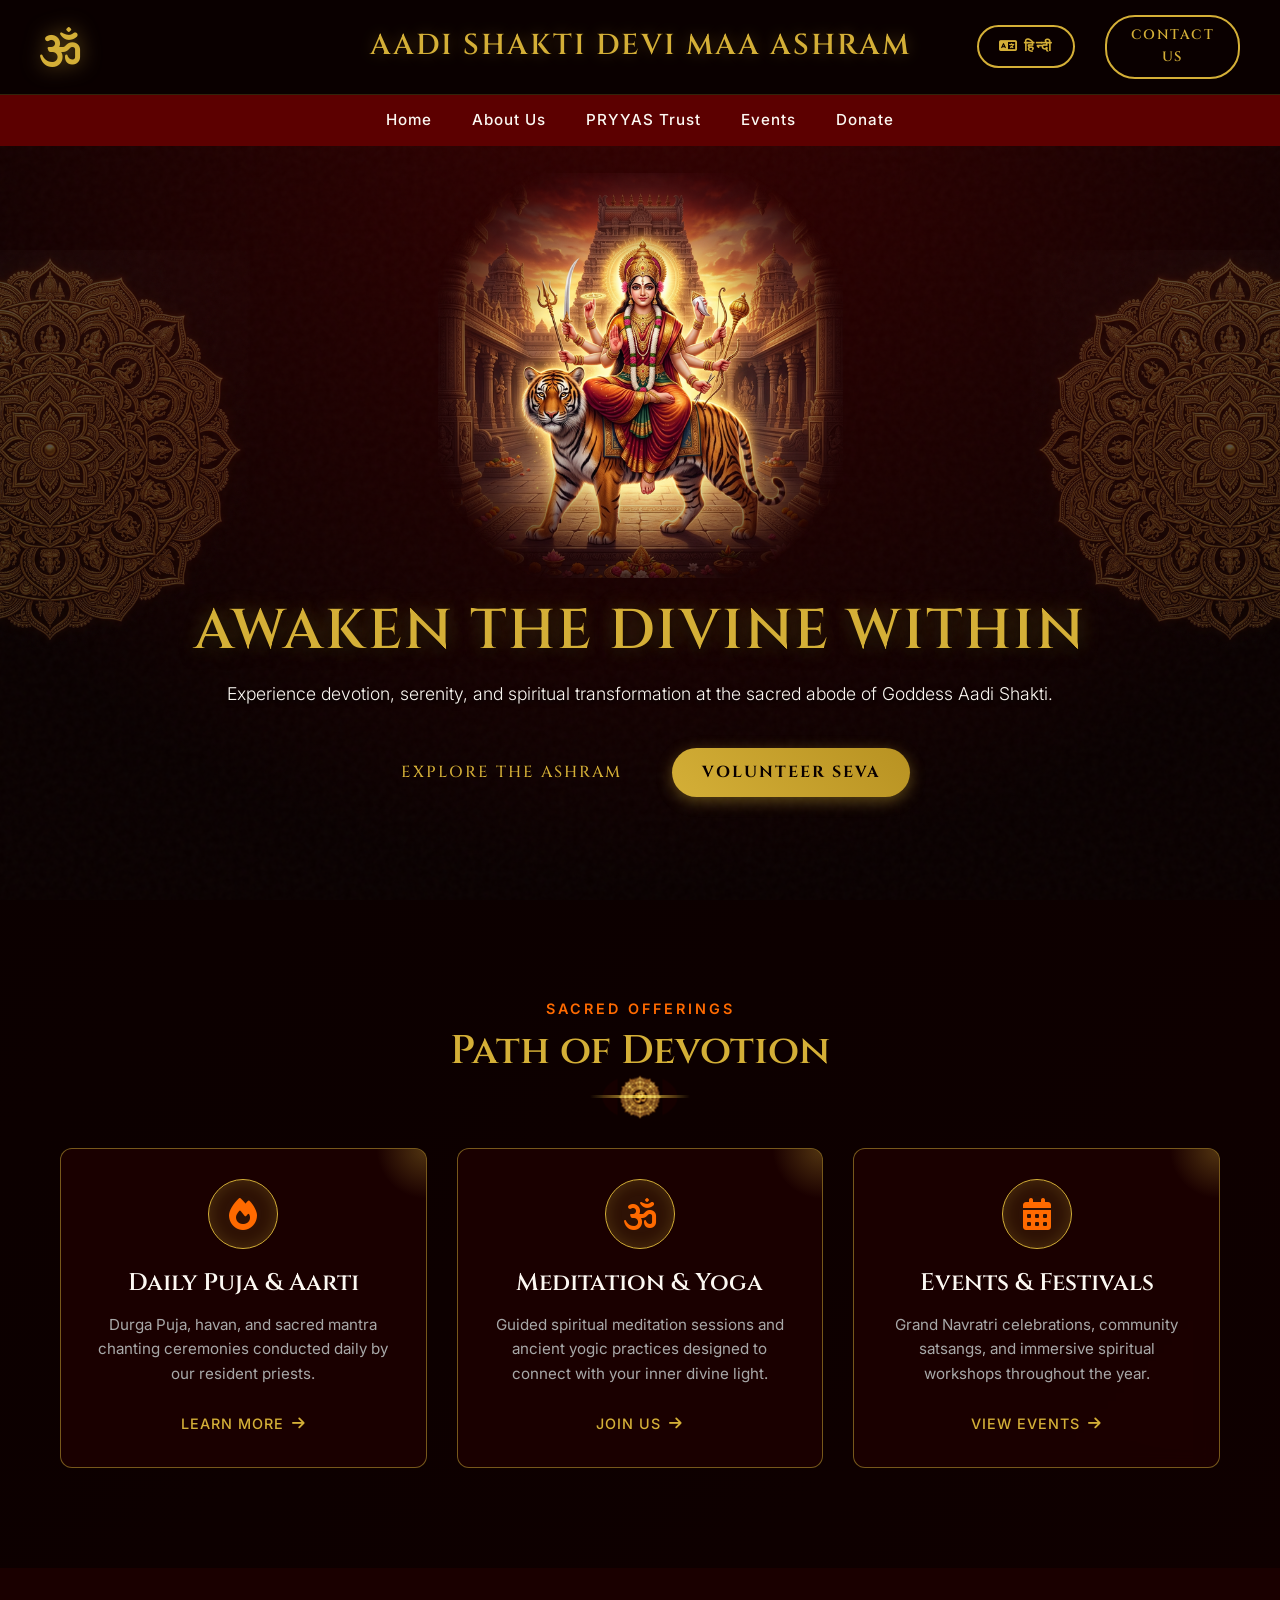
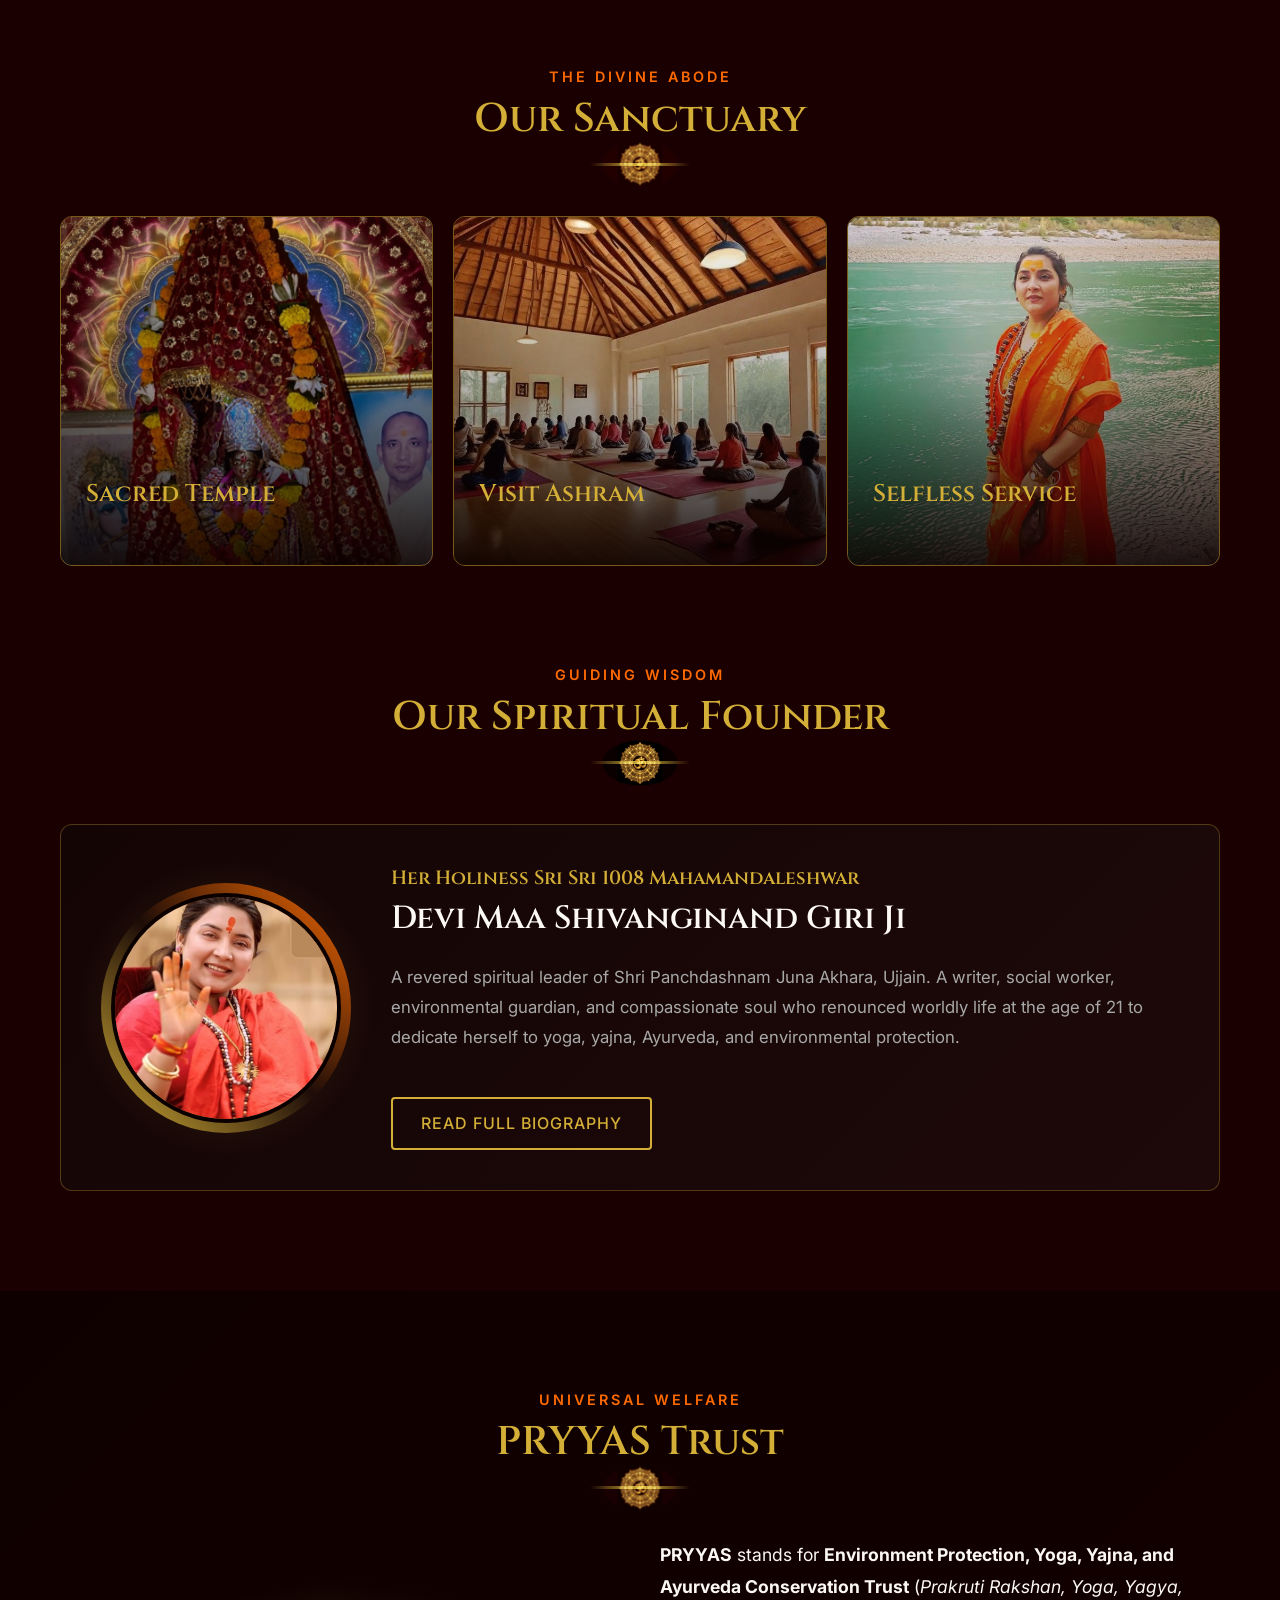
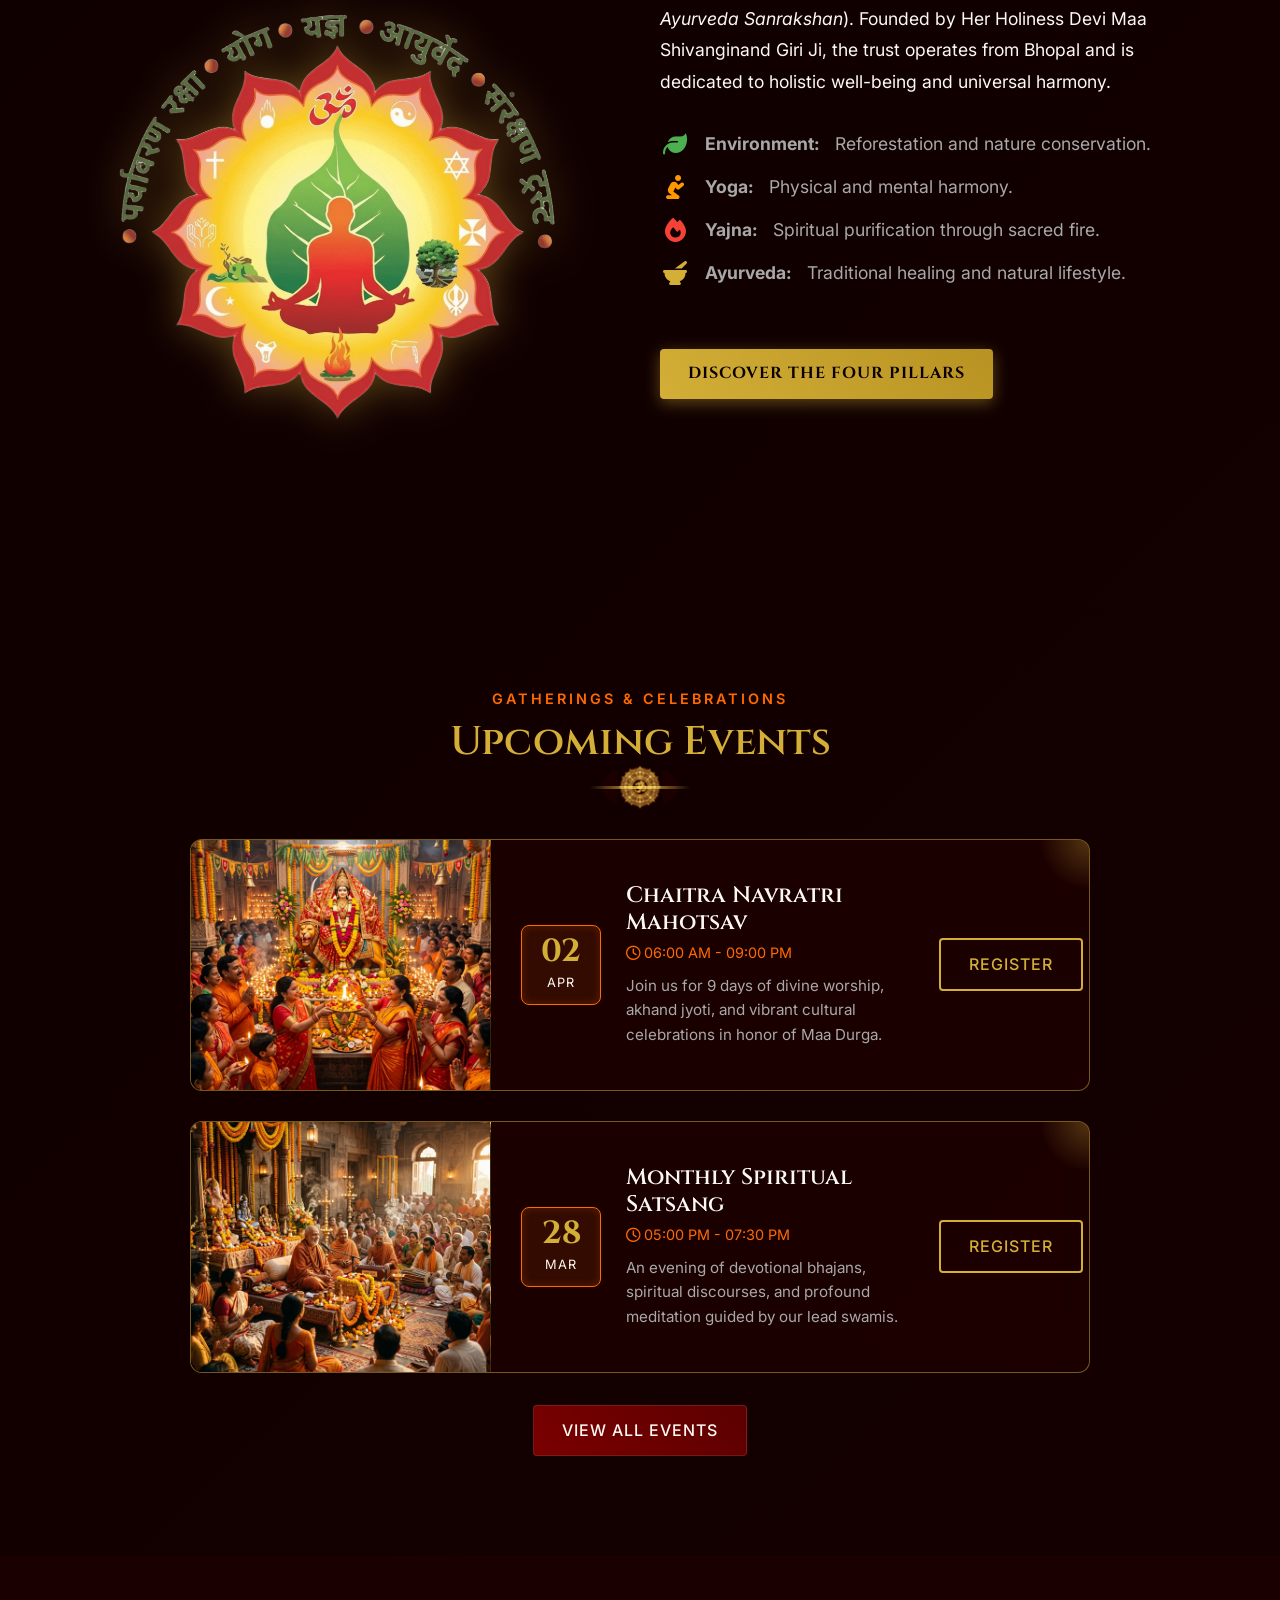
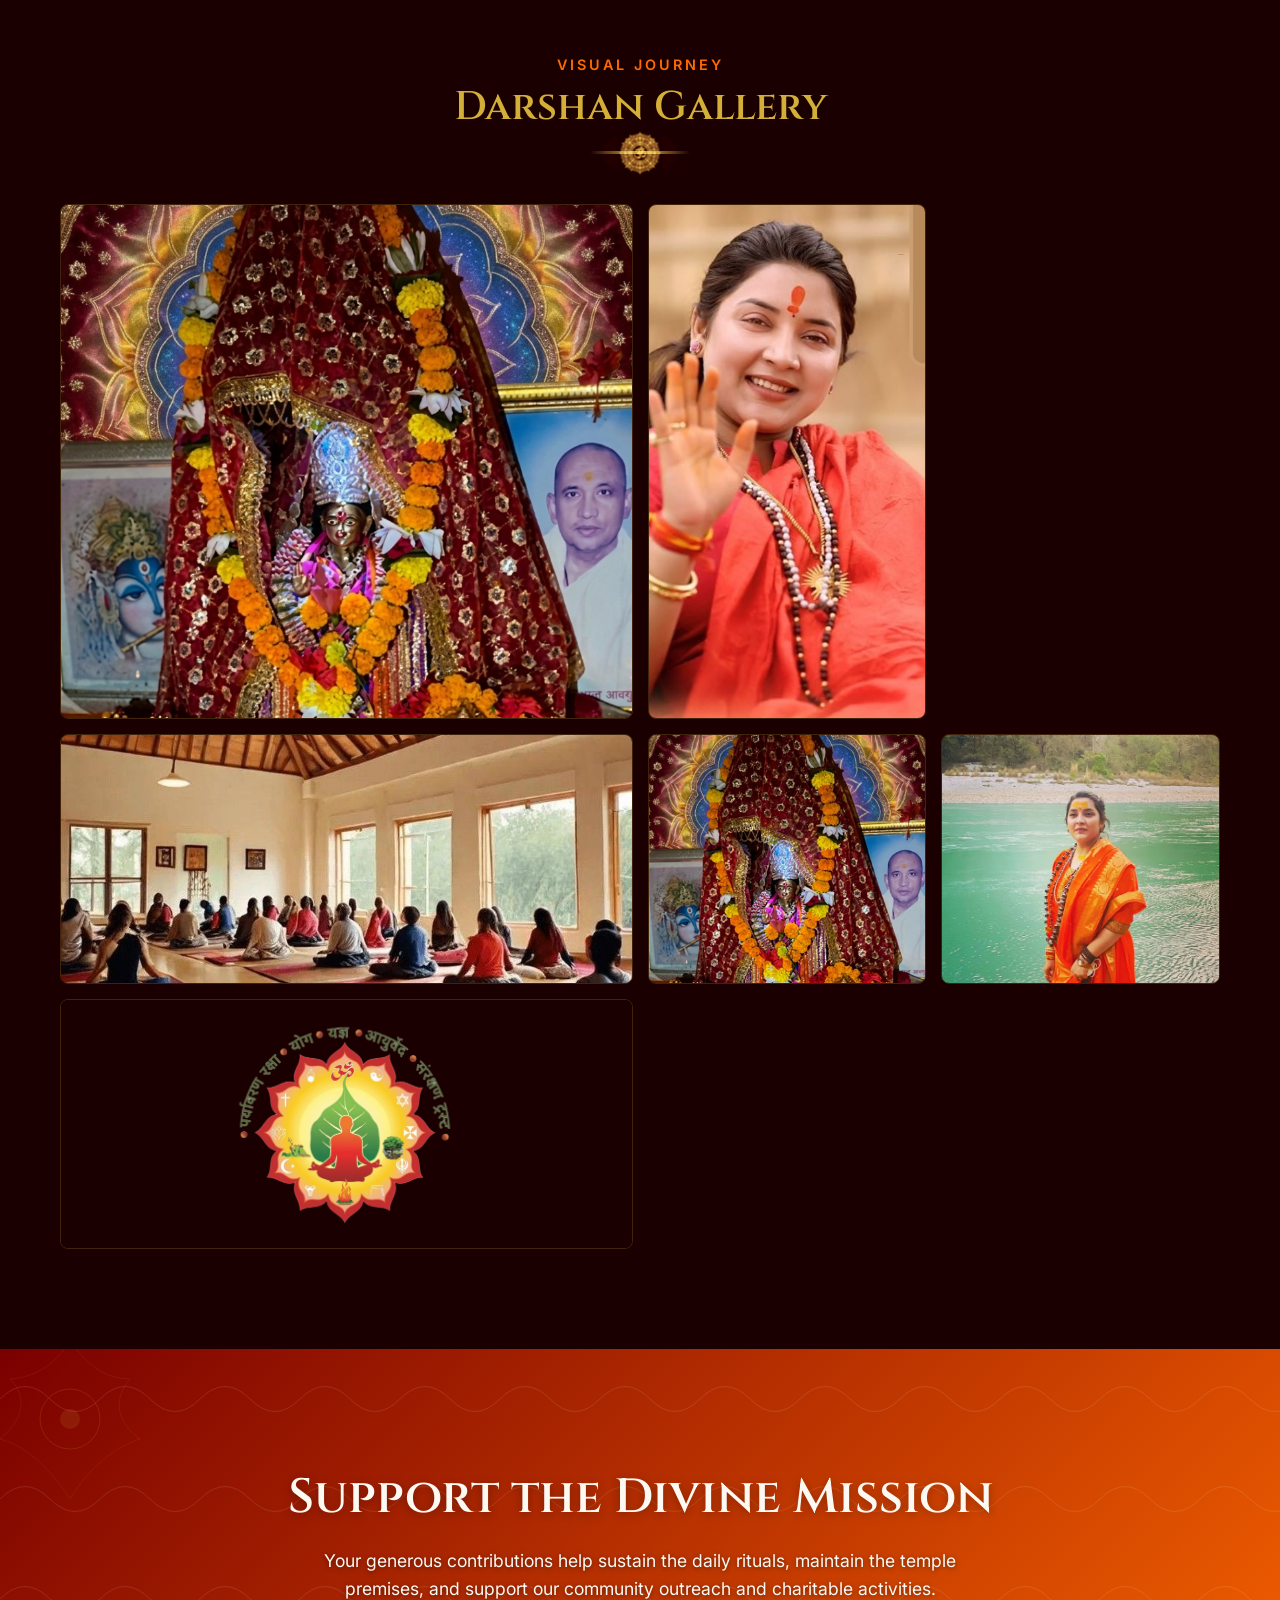
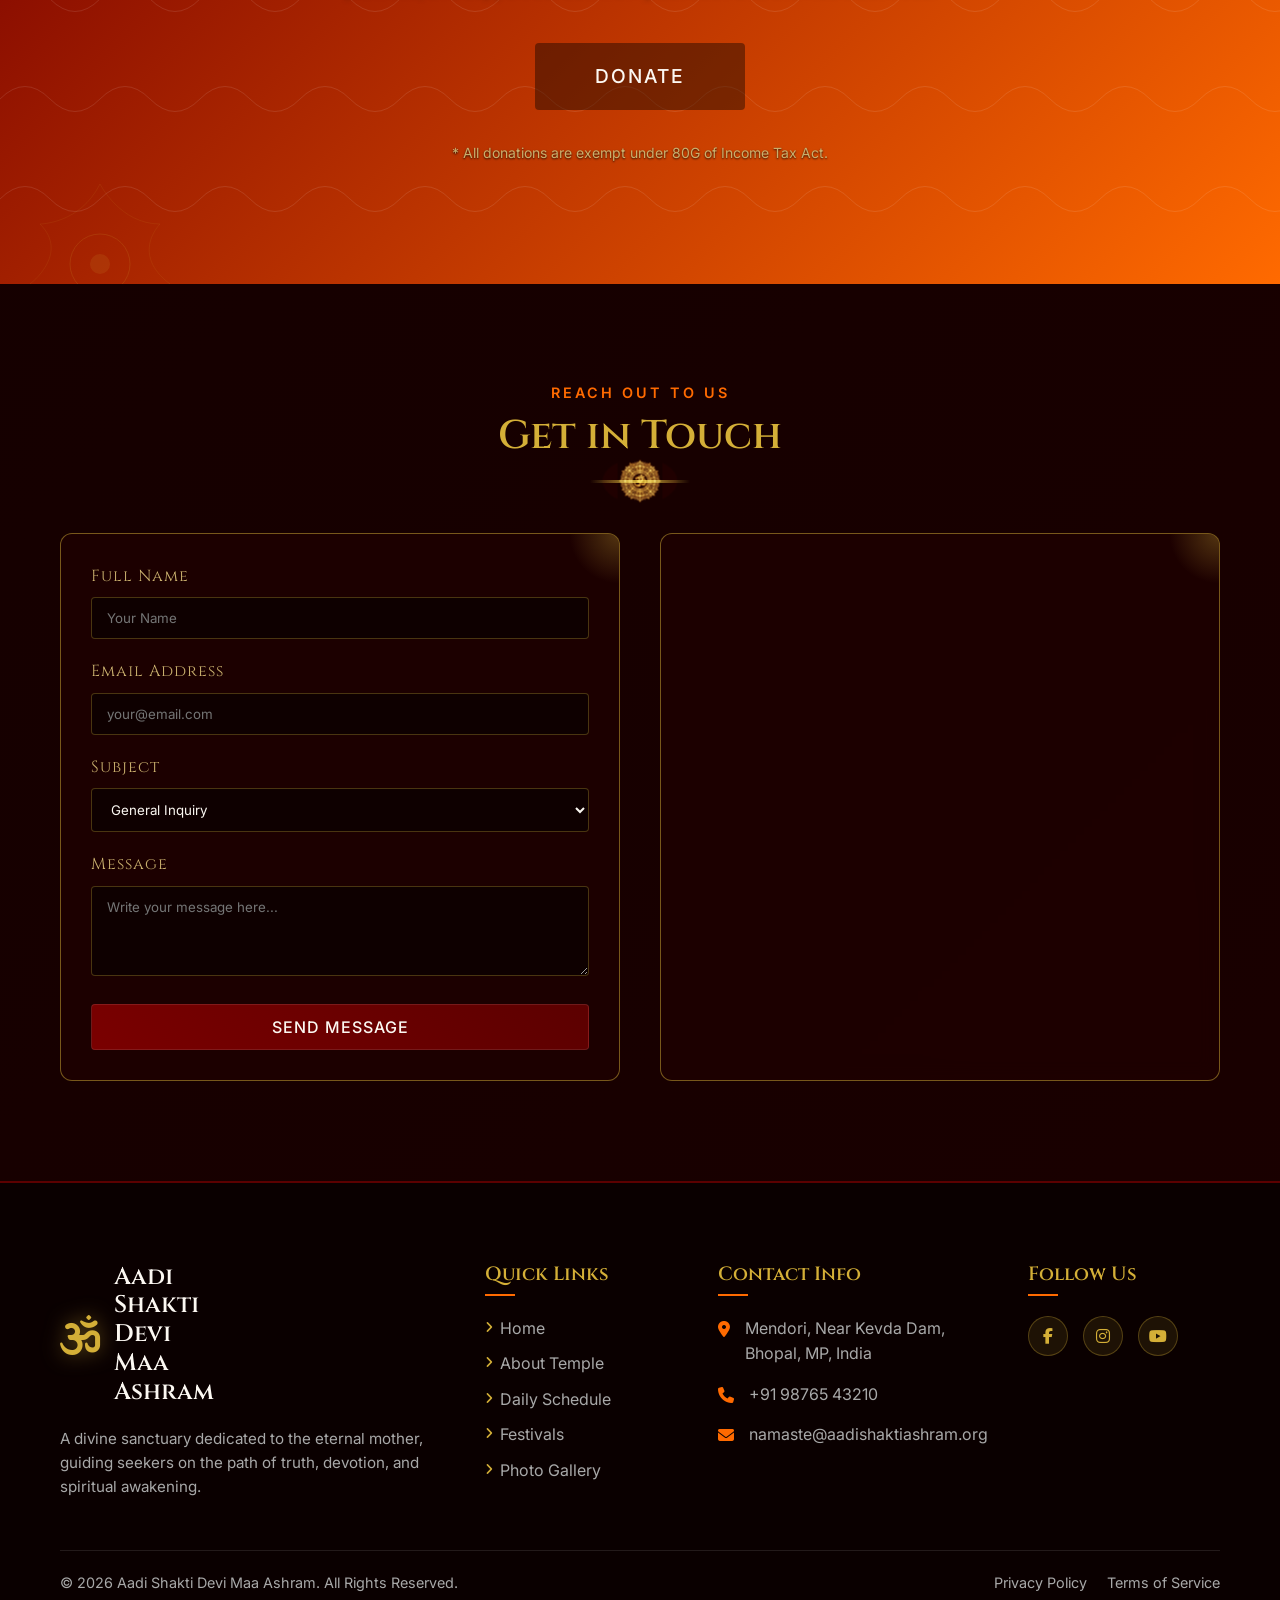
==== commit 51a6e594: "Integrated Hindi translation toggle across all pages using Google Translate API" ====
--- a/index.html
+++ b/index.html
@@ -39,6 +39,11 @@
             </div>
 
             <div class="header-contact">
+                <div id="google_translate_element" style="display:none"></div>
+                <!-- Hindi Toggle Button -->
+                <button id="hindi-toggle" class="btn btn-outline-gold rounded-btn translation-btn" onclick="toggleHindi()">
+                    <i class="fa-solid fa-language"></i> हिन्दी
+                </button>
                 <a href="#contact" class="btn btn-outline-gold rounded-btn contact-btn">Contact Us</a>
                 <button class="mobile-menu-btn" aria-label="Toggle Menu">
                     <i class="fa-solid fa-bars"></i>
--- a/styles.css
+++ b/styles.css
@@ -217,6 +217,30 @@
     border-color: var(--accent-gold-light);
     box-shadow: var(--shadow-gold);
 }
+
+.translation-btn {
+    padding: 10px 20px !important;
+    margin-right: 15px;
+    font-size: 0.9rem !important;
+    white-space: nowrap;
+}
+
+.active-hi {
+    background: var(--accent-gold) !important;
+    color: var(--bg-black) !important;
+}
+
+/* Hide Google Translate Banner */
+.goog-te-banner-frame.skiptranslate, .goog-te-gadget-icon {
+    display: none !important;
+}
+body {
+    top: 0px !important;
+}
+.goog-te-menu-value {
+    display: none !important;
+}
+
 
 .rounded-btn {
     border-radius: 30px;
@@ -956,6 +980,7 @@
     }
 
     .pryyas-logo-img {
+        display: block;
         max-width: 180px; /* Slightly smaller on mobile as requested */
         margin: 0 auto;
     }
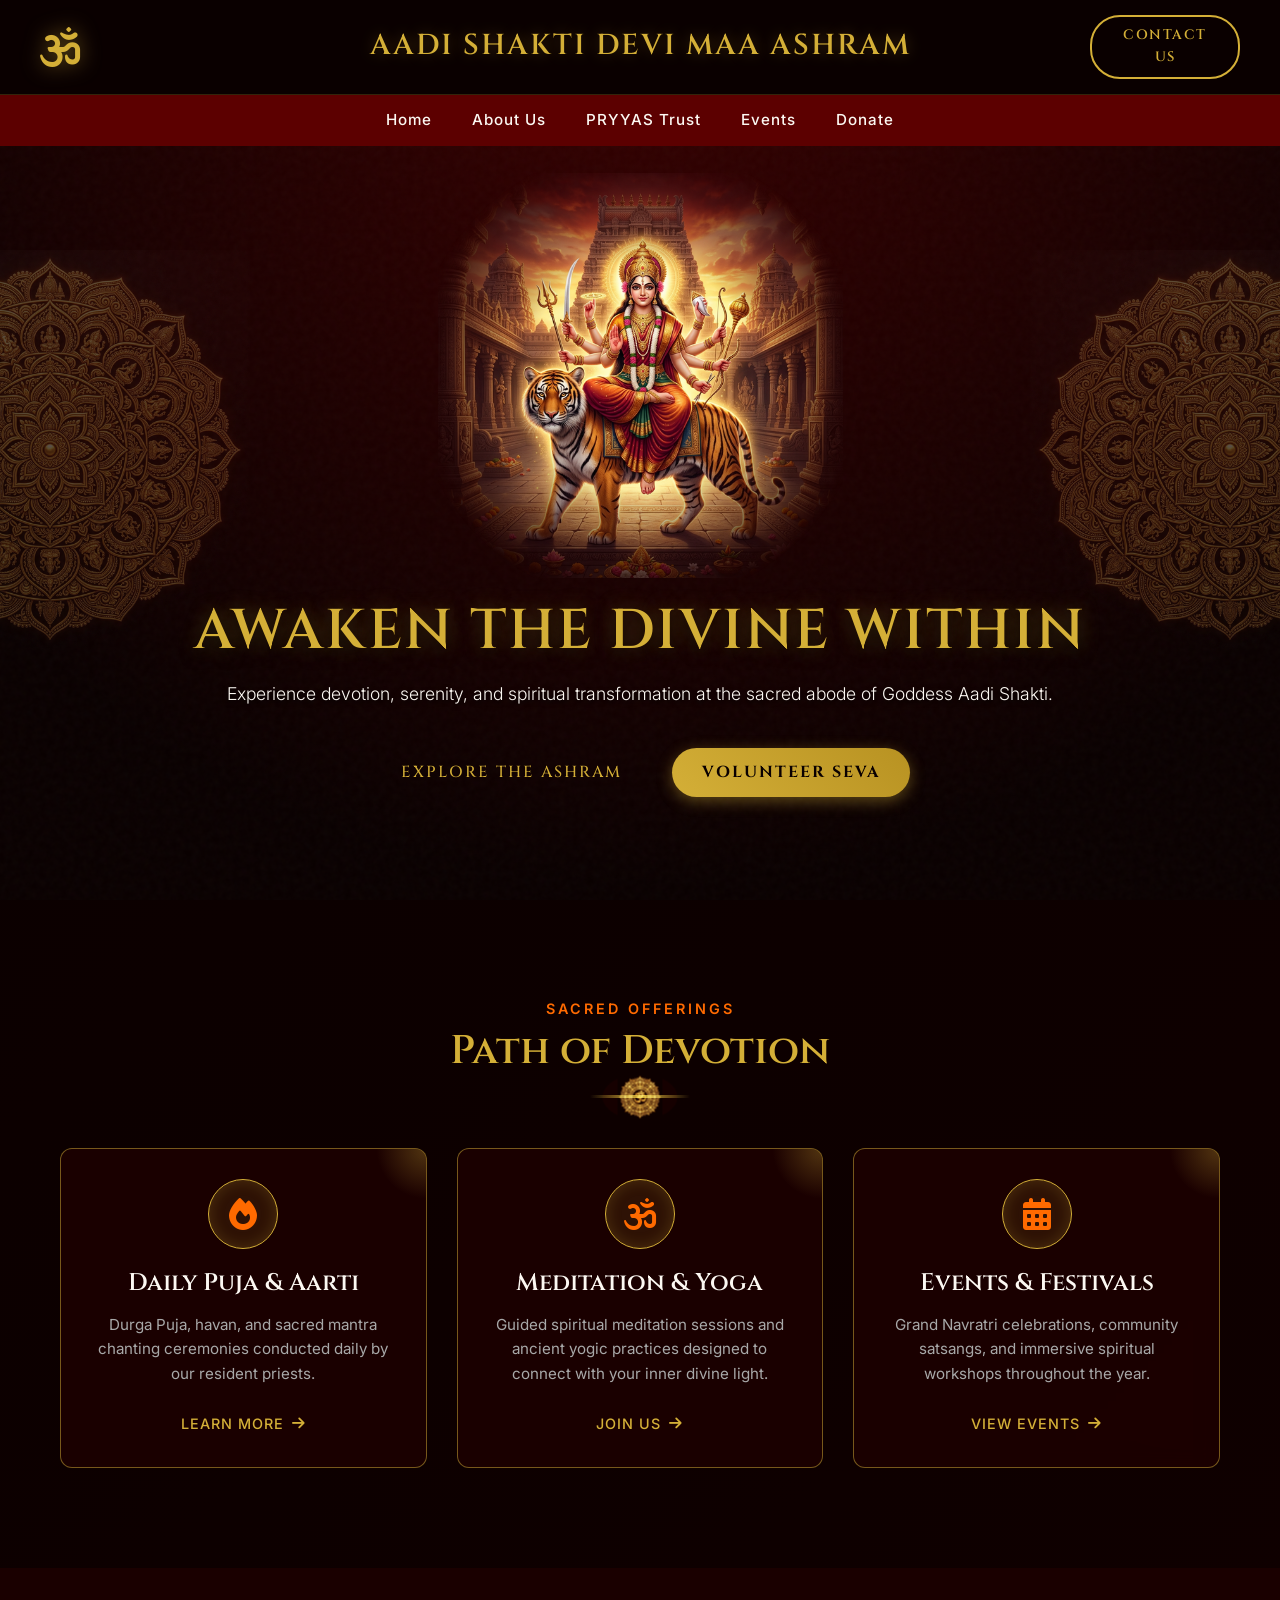
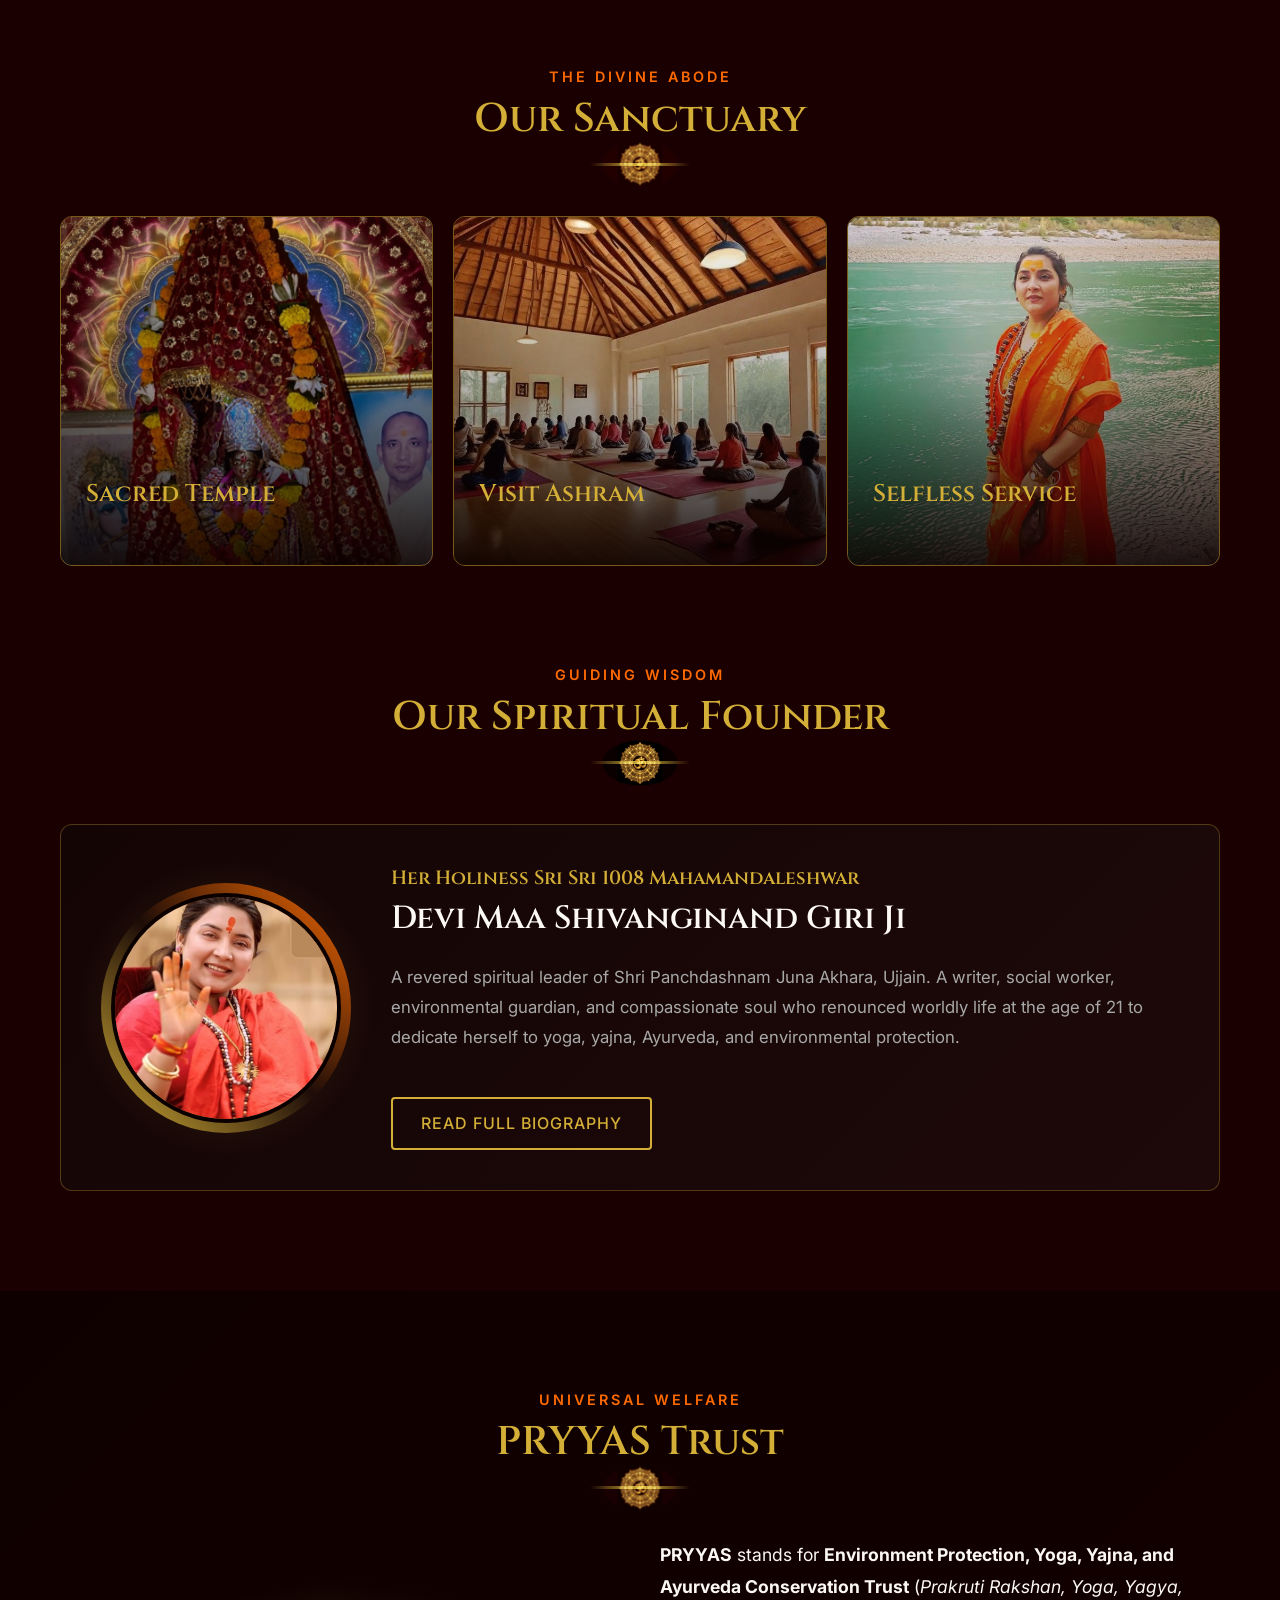
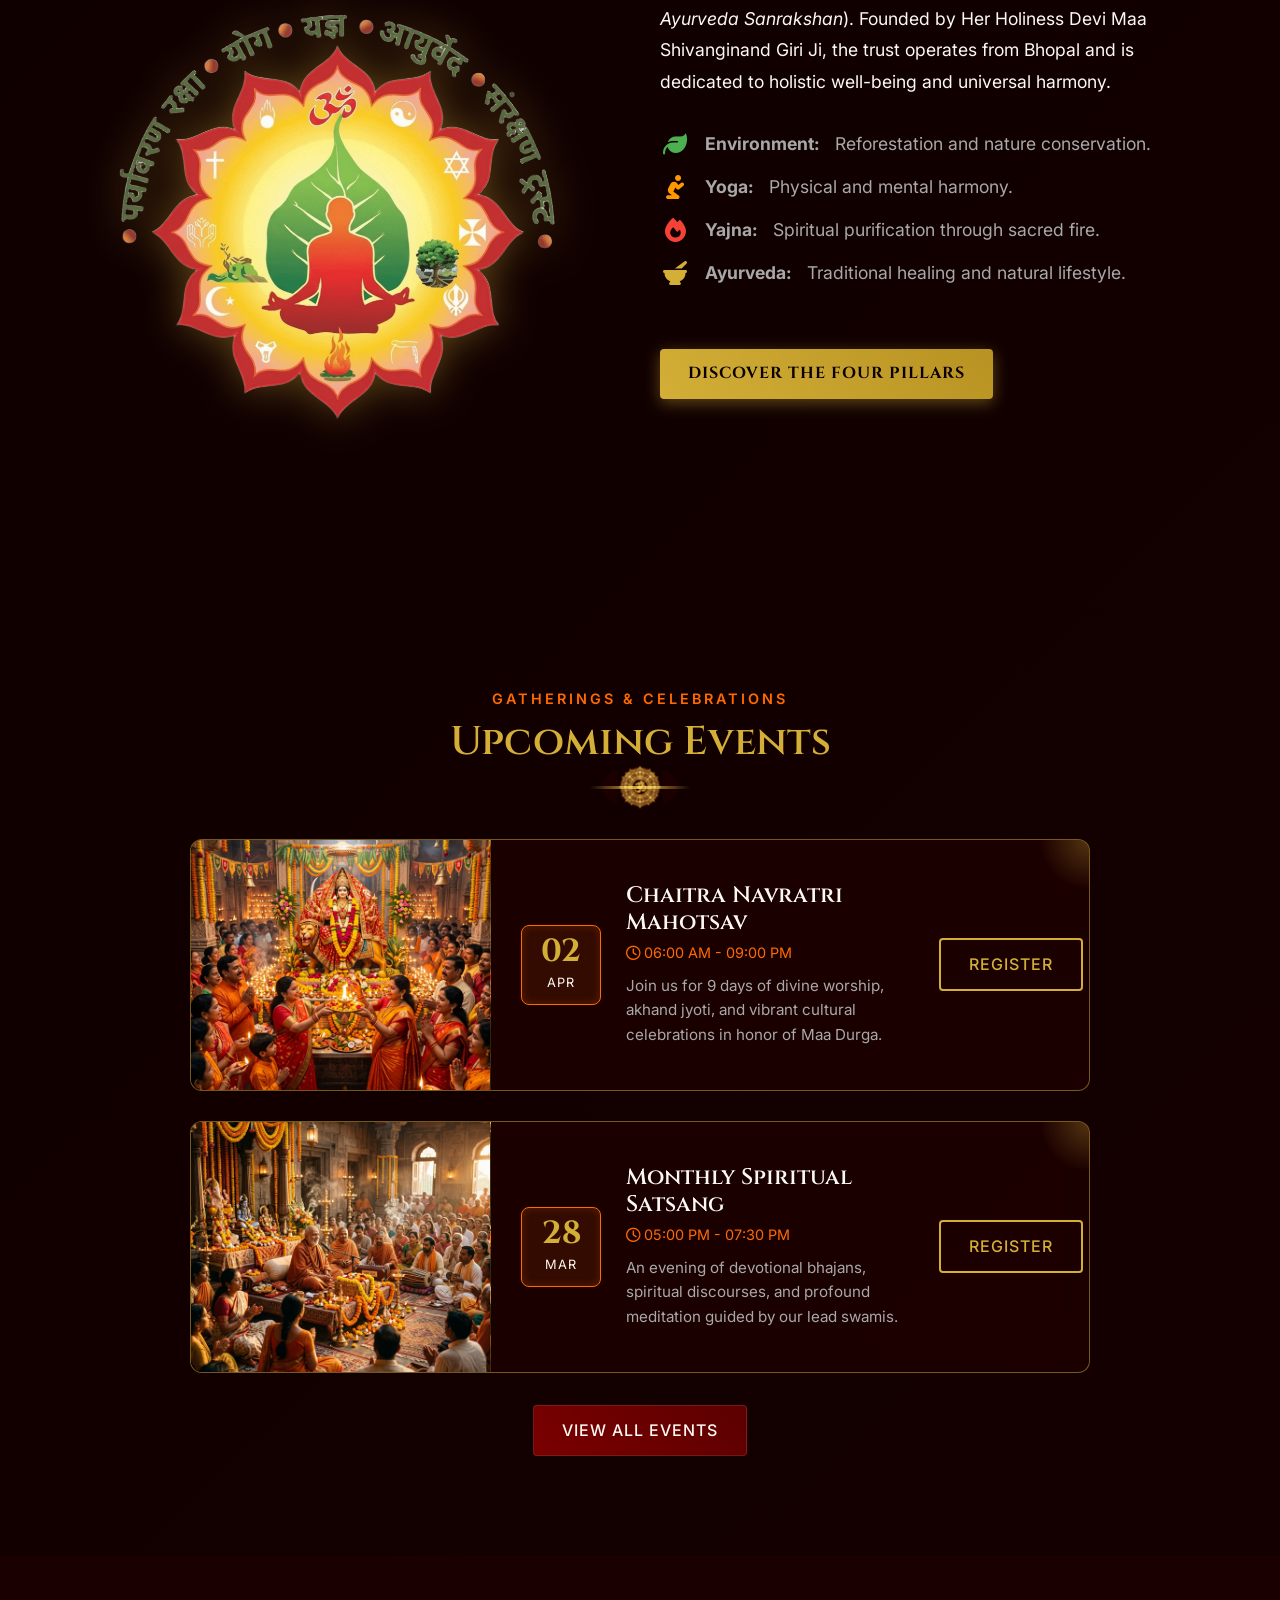
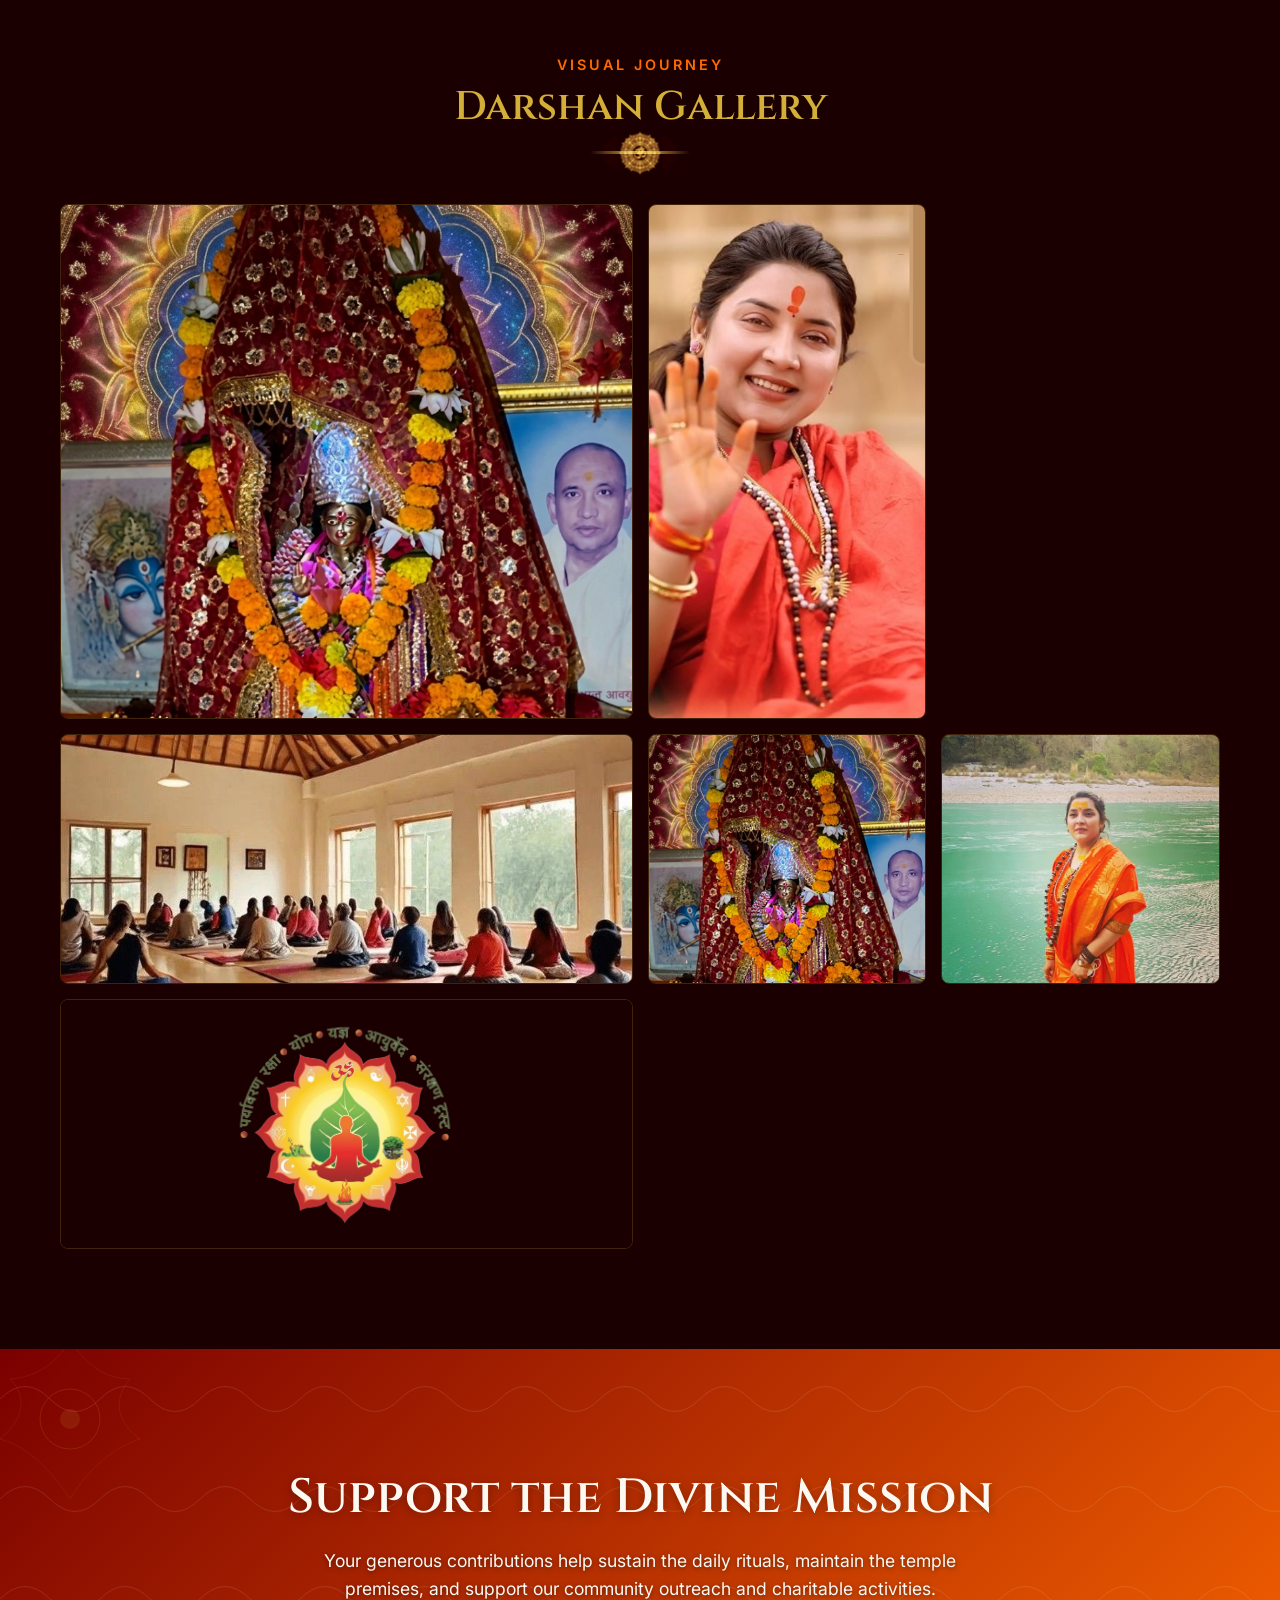
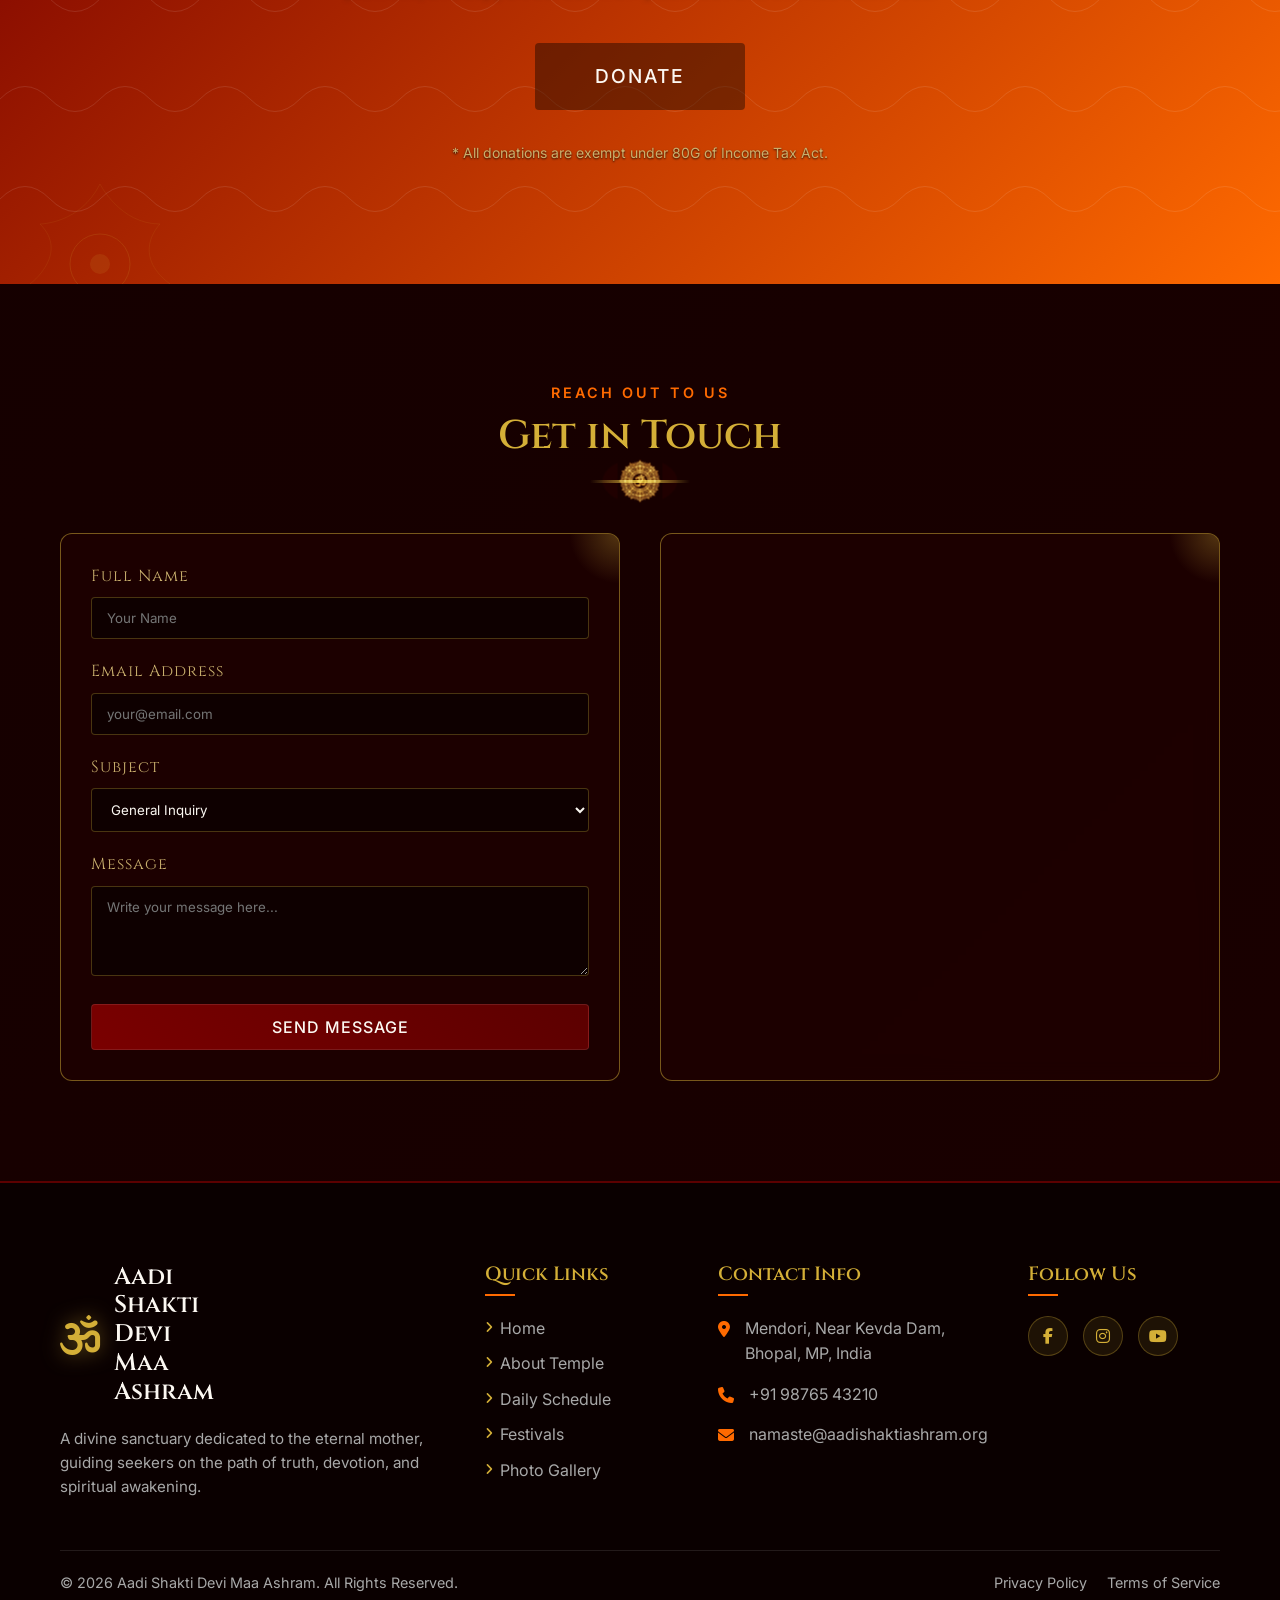
==== commit 6a61053b: "Final design refinements: Centered PRYYAS logo, fixed subpage typos, and integrated (commented out) " ====
--- a/index.html
+++ b/index.html
@@ -31,7 +31,7 @@
         <div class="header-top">
             <div class="logo">
                 <i class="fa-solid fa-om trishul-icon"></i>
-                <!-- SVG logo or similar can go here, using Om for now -->
+                <!-- SVG logo  -->
             </div>
 
             <div class="site-title">
@@ -39,11 +39,13 @@
             </div>
 
             <div class="header-contact">
-                <div id="google_translate_element" style="display:none"></div>
+                <!-- <div id="google_translate_element" style="opacity:0.6; transform: scale(0.8); margin-right: 10px;">
+                </div> -->
                 <!-- Hindi Toggle Button -->
-                <button id="hindi-toggle" class="btn btn-outline-gold rounded-btn translation-btn" onclick="toggleHindi()">
+                <!-- <button id="hindi-toggle" class="btn btn-outline-gold rounded-btn translation-btn"
+                    onclick="toggleHindi()">
                     <i class="fa-solid fa-language"></i> हिन्दी
-                </button>
+                </button> -->
                 <a href="#contact" class="btn btn-outline-gold rounded-btn contact-btn">Contact Us</a>
                 <button class="mobile-menu-btn" aria-label="Toggle Menu">
                     <i class="fa-solid fa-bars"></i>
--- a/styles.css
+++ b/styles.css
@@ -218,6 +218,7 @@
     box-shadow: var(--shadow-gold);
 }
 
+/* Translation Button Styles - Commented out
 .translation-btn {
     padding: 10px 20px !important;
     margin-right: 15px;
@@ -230,7 +231,7 @@
     color: var(--bg-black) !important;
 }
 
-/* Hide Google Translate Banner */
+/* Hide Google Translate Banner - Commented out
 .goog-te-banner-frame.skiptranslate, .goog-te-gadget-icon {
     display: none !important;
 }
@@ -240,6 +241,7 @@
 .goog-te-menu-value {
     display: none !important;
 }
+*/
 
 
 .rounded-btn {
